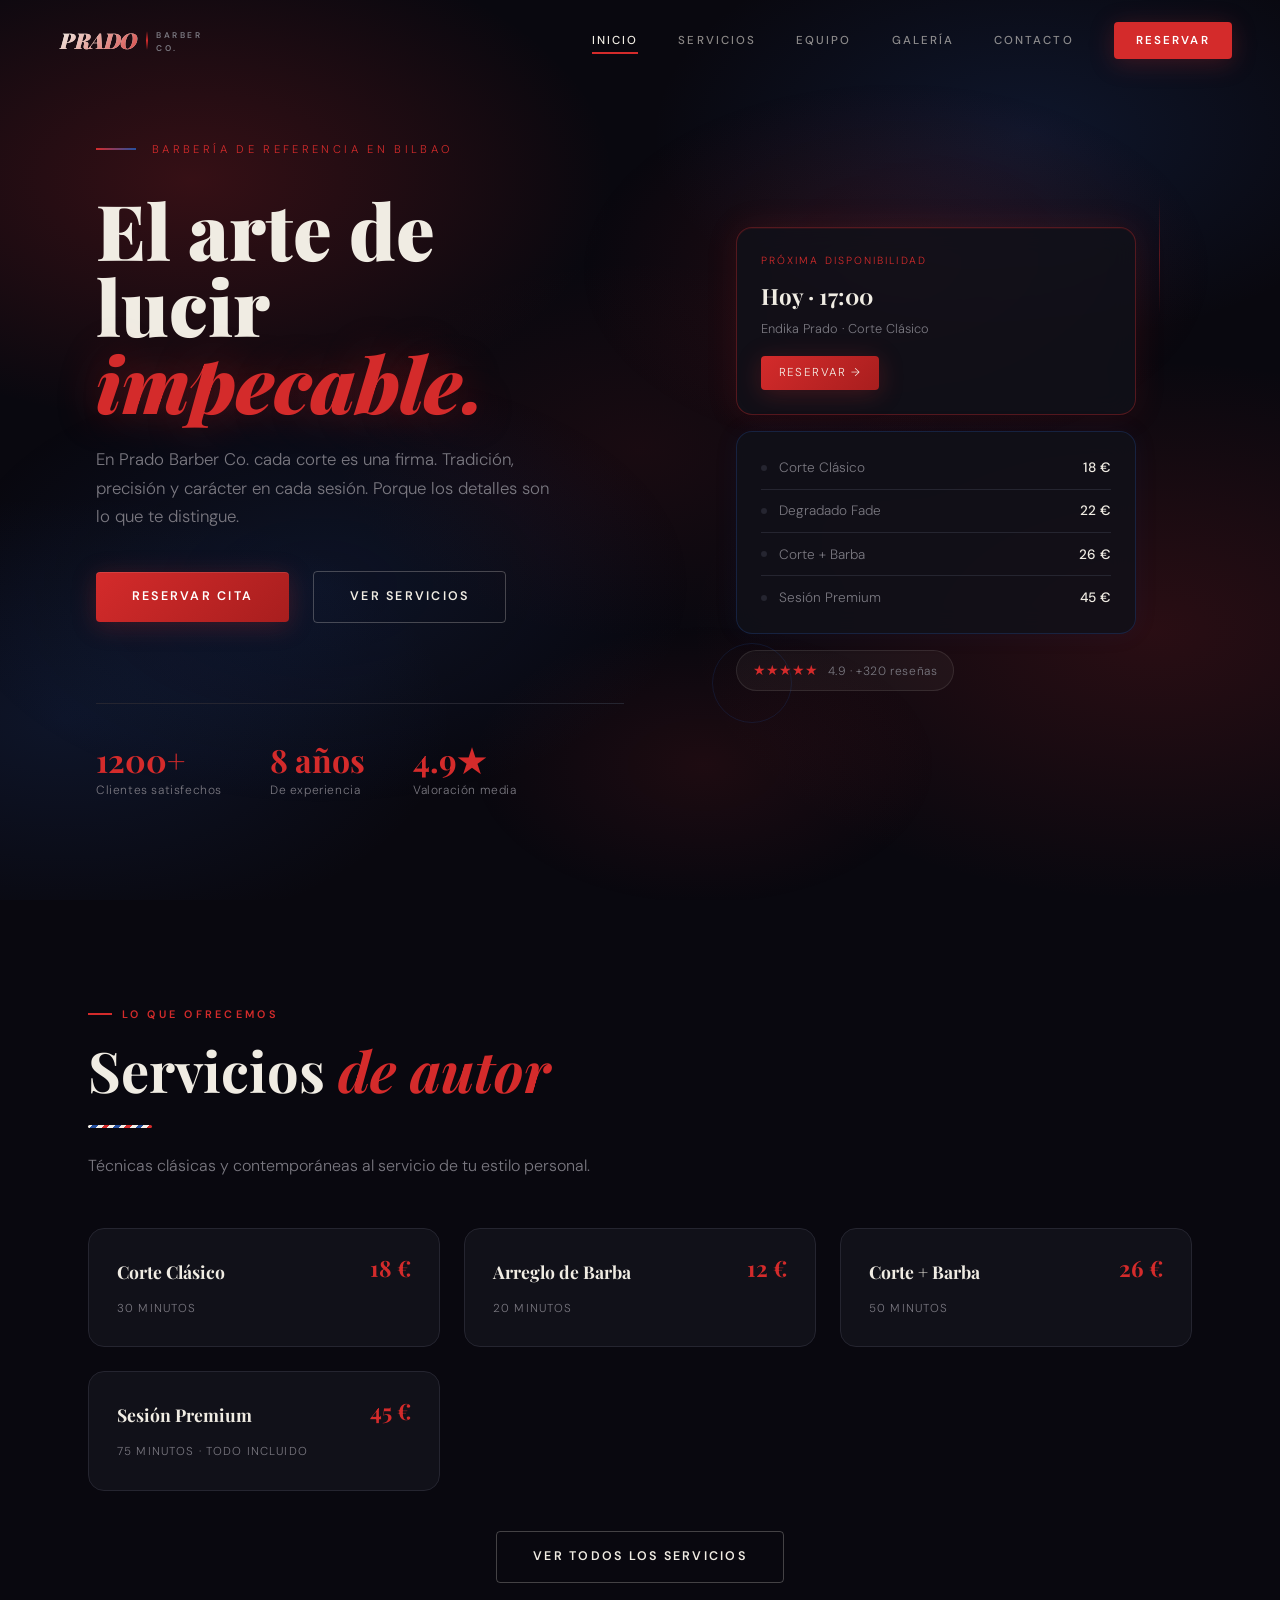
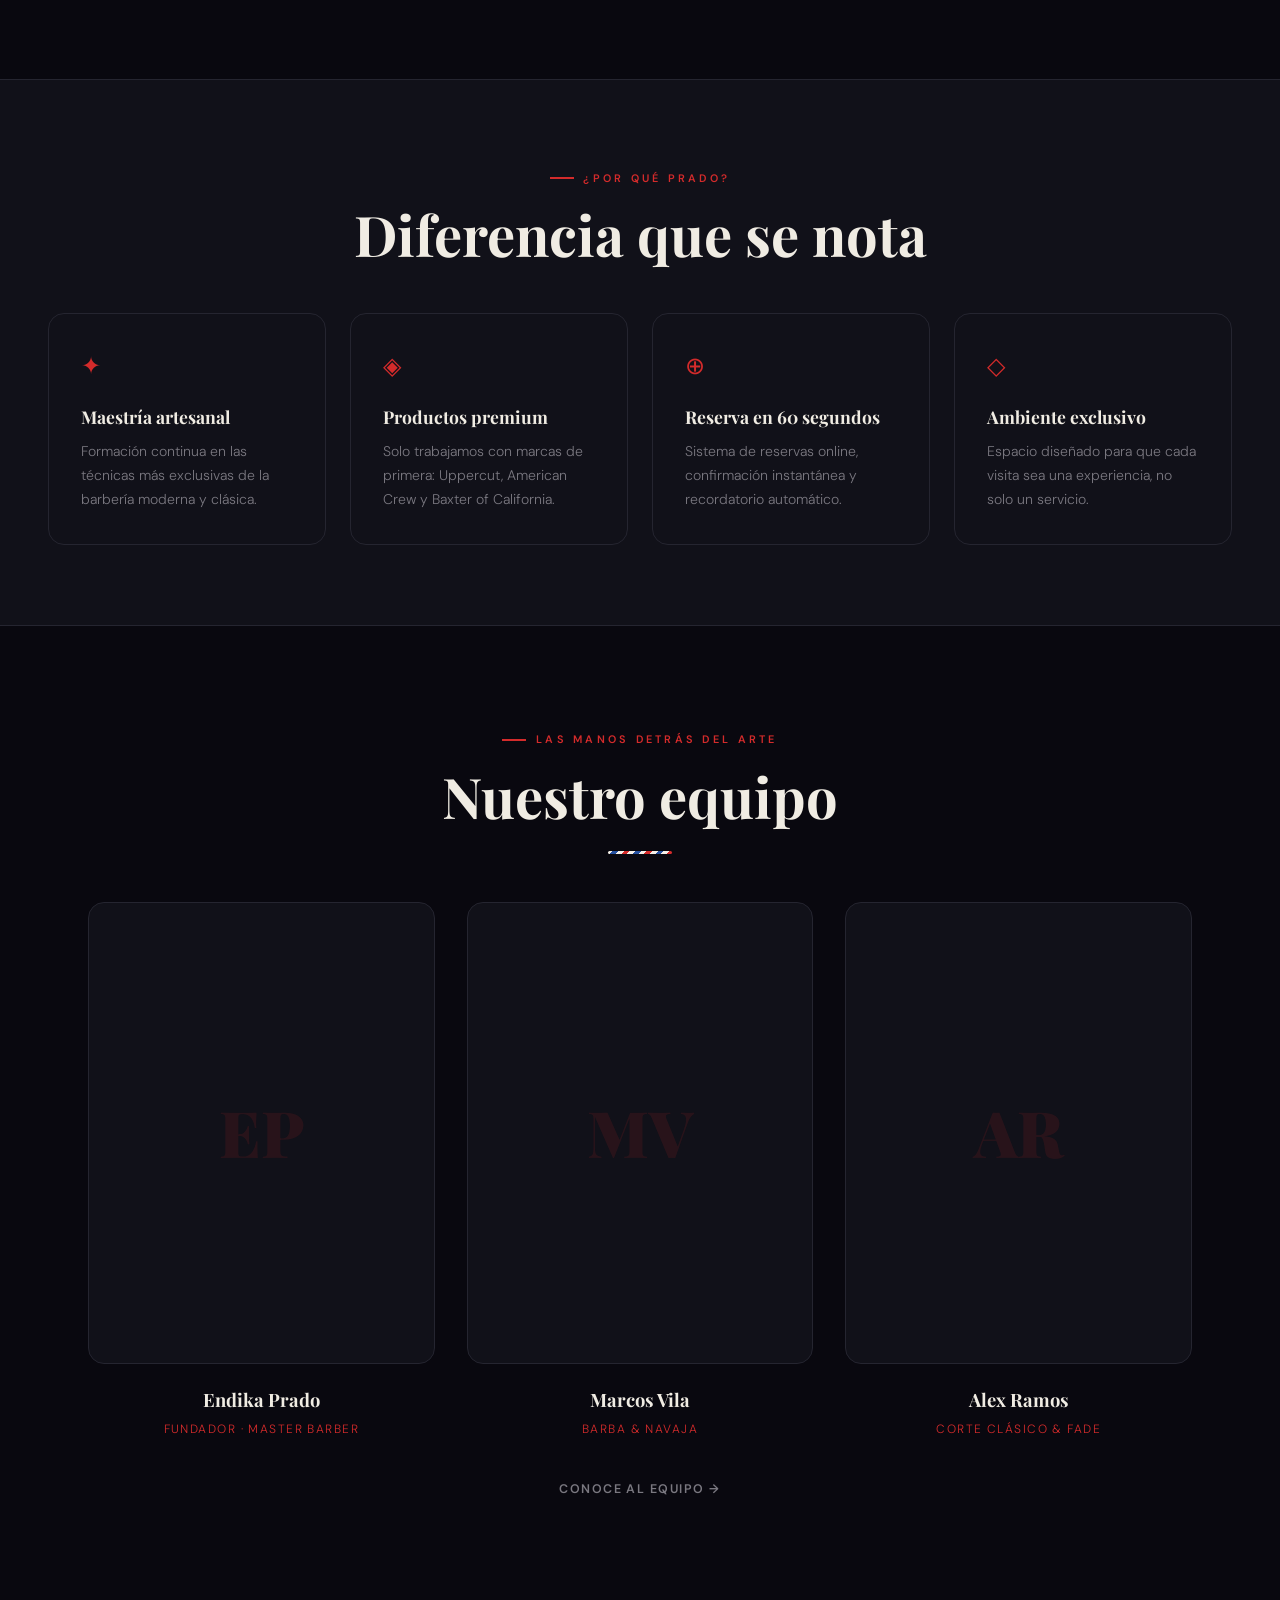
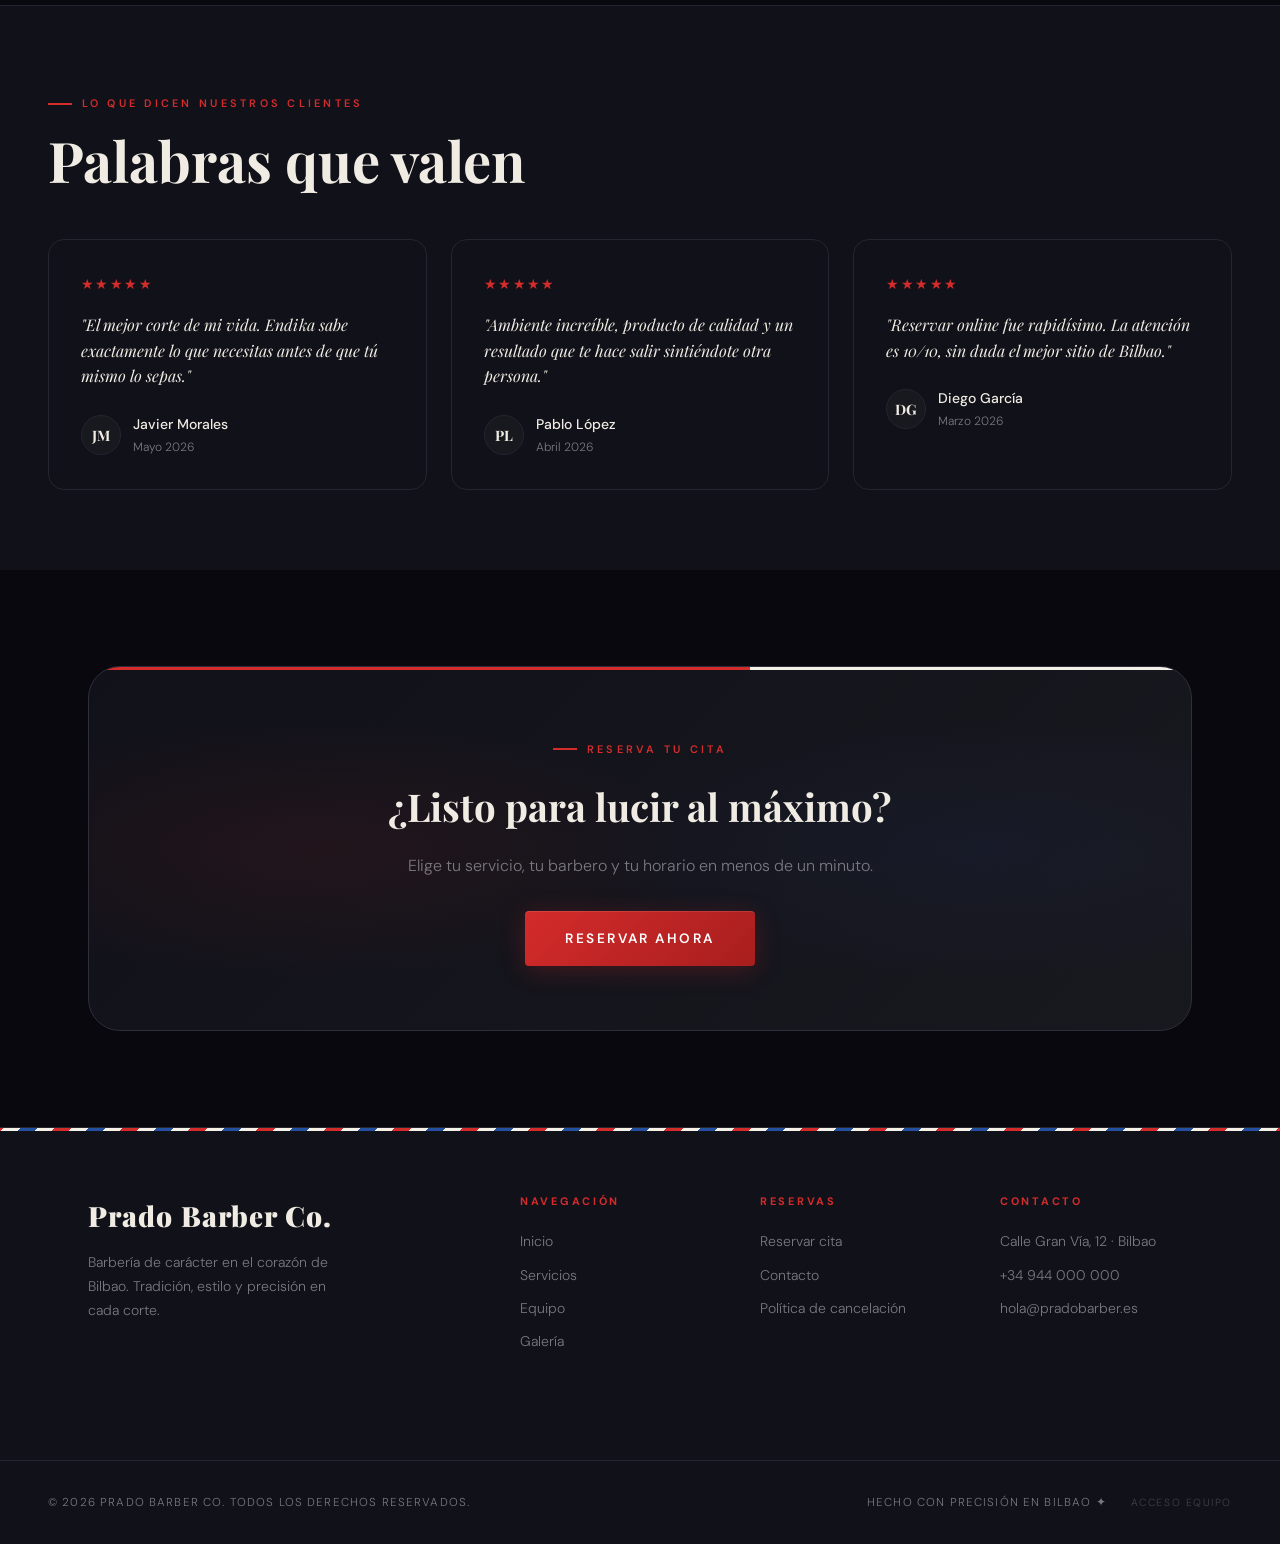
==== index.html @ 4a49a724 "Versión 1.4.5" ====
<!DOCTYPE html>
<html lang="es">
    <head>
        <meta charset="UTF-8" />
        <meta name="viewport" content="width=device-width, initial-scale=1.0" />
        <meta name="theme-color" content="#0a0c16">
        <title>Prado Barber Co. — Barbería de Lujo</title>
        <link rel="shortcut icon" href="img/logo.png" />
        <link rel="stylesheet" href="css/variables.css" />
        <link rel="stylesheet" href="css/layout.css" />
        <link rel="stylesheet" href="css/components.css" />
        <link rel="stylesheet" href="css/home.css" />
        <link rel="stylesheet" href="css/mobile.css" />

        <script src="backend/main.js?v=1" defer></script>
    </head>
    <body>

        <!-- NAVBAR -->
        <nav class="navbar">
            <div class="nav-left">
                <a href="index.html" class="nav-logo">
                    <div class="nav-brand-name">
                        <span class="nbn-prado">PRADO</span>
                        <span class="nbn-separator"></span>
                        <span class="nbn-sub"
                            style="transform: translateY(2px);">BARBER<br />CO.</span>
                    </div>
                </a>
            </div>
            <div class="nav-links">
                <a href="index.html" class="active">Inicio</a>
                <a href="servicios.html">Servicios</a>
                <a href="equipo.html">Equipo</a>
                <a href="galeria.html">Galería</a>
                <a href="contacto.html">Contacto</a>
                <a href="reservas.html" class="nav-cta">Reservar</a>
            </div>
            <button class="hamburger" aria-label="Menú">
                <span></span><span></span><span></span>
            </button>
        </nav>

        <!-- HERO -->
        <header class="hero hero-split">
            <div class="hero-bg"></div>
            <div class="hero-lines"></div>

            <!-- LEFT: contenido -->
            <div class="hero-content">
                <div class="hero-eyebrow">
                    <span>Barbería de referencia en Bilbao</span>
                </div>
                <h1>El arte de<br />lucir <em>impecable.</em></h1>
                <p class="hero-desc">
                    En Prado Barber Co. cada corte es una firma. Tradición,
                    precisión y carácter en cada sesión. Porque los detalles son
                    lo que te
                    distingue.
                </p>
                <div class="hero-actions">
                    <a href="reservas.html" class="btn btn-primary">Reservar
                        cita</a>
                    <a href="servicios.html" class="btn btn-outline">Ver
                        servicios</a>
                </div>
                <div class="hero-stat-row">
                    <div class="hero-stat">
                        <div class="num" data-target="1200"
                            data-suffix="+">0</div>
                        <div class="label">Clientes satisfechos</div>
                    </div>
                    <div class="hero-stat">
                        <div class="num" data-target="8"
                            data-suffix=" años">0</div>
                        <div class="label">De experiencia</div>
                    </div>
                    <div class="hero-stat">
                        <div class="num" data-target="4.9" data-decimal="true"
                            data-suffix="★">0</div>
                        <div class="label">Valoración media</div>
                    </div>
                </div>
            </div>

            <!-- RIGHT: panel decorativo -->
            <div class="hero-visual">
                <div class="hero-visual-inner">

                    <!-- Tarjeta próxima cita -->
                    <div class="hv-card hv-card-booking">
                        <div class="hv-card-label">Próxima disponibilidad</div>
                        <div class="hv-card-title" id="hv-next-title">Hoy ·
                            17:00</div>
                        <div class="hv-card-sub" id="hv-next-sub">Endika Prado ·
                            Corte Clásico</div>
                        <a href="reservas.html" class="hv-card-btn">Reservar
                            →</a>
                    </div>

                    <!-- Tarjeta servicios destacados -->
                    <div class="hv-card hv-card-services">
                        <div class="hv-service-row">
                            <span class="hv-service-dot"></span>
                            <span class="hv-service-name">Corte Clásico</span>
                            <span class="hv-service-price">18 €</span>
                        </div>
                        <div class="hv-service-row">
                            <span class="hv-service-dot"></span>
                            <span class="hv-service-name">Degradado Fade</span>
                            <span class="hv-service-price">22 €</span>
                        </div>
                        <div class="hv-service-row">
                            <span class="hv-service-dot"></span>
                            <span class="hv-service-name">Corte + Barba</span>
                            <span class="hv-service-price">26 €</span>
                        </div>
                        <div class="hv-service-row hv-service-row-premium">
                            <span class="hv-service-dot hv-dot-gold"></span>
                            <span class="hv-service-name">Sesión Premium</span>
                            <span class="hv-service-price hv-price-gold">45
                                €</span>
                        </div>
                    </div>

                    <!-- Badge valoración -->
                    <div class="hv-badge">
                        <span class="hv-badge-stars">★★★★★</span>
                        <span class="hv-badge-text">4.9 · +320 reseñas</span>
                    </div>

                    <!-- Decoración vertical -->
                    <div class="hv-deco-line"></div>
                    <div class="hv-deco-circle"></div>
                </div>
            </div>
        </header>

        <!-- SERVICIOS DESTACADOS -->
        <section id="servicios">
            <div class="reveal">
                <span class="section-label">Lo que ofrecemos</span>
                <h2 class="section-title">Servicios <em>de autor</em></h2>
                <div class="gold-divider"></div>
                <p class="section-sub">Técnicas clásicas y contemporáneas al
                    servicio de tu estilo personal.</p>
            </div>
            <div class="services-grid">
                <div class="service-card reveal reveal-delay-1">
                    <div class="service-card-body">
                        <div class="service-card-header">
                            <span class="service-name">Corte Clásico</span>
                            <span class="service-price">18 €</span>
                        </div>
                        <div class="service-duration">30 minutos</div>
                    </div>
                </div>
                <div class="service-card reveal reveal-delay-2">
                    <div class="service-card-body">
                        <div class="service-card-header">
                            <span class="service-name">Arreglo de Barba</span>
                            <span class="service-price">12 €</span>
                        </div>
                        <div class="service-duration">20 minutos</div>
                    </div>
                </div>
                <div class="service-card reveal reveal-delay-3">
                    <div class="service-card-body">
                        <div class="service-card-header">
                            <span class="service-name">Corte + Barba</span>
                            <span class="service-price">26 €</span>
                        </div>
                        <div class="service-duration">50 minutos</div>
                    </div>
                </div>
                <div class="service-card reveal reveal-delay-4">
                    <div class="service-card-body">
                        <div class="service-card-header">
                            <span class="service-name">Sesión Premium</span>
                            <span class="service-price">45 €</span>
                        </div>
                        <div class="service-duration">75 minutos · Todo
                            incluido</div>
                    </div>
                </div>
            </div>
            <div style="text-align:center; margin-top:2.5rem;">
                <a href="servicios.html" class="btn btn-outline">Ver todos los
                    servicios</a>
            </div>
        </section>

        <!-- POR QUÉ NOSOTROS -->
        <section
            style="background:var(--color-surface); border-top:1px solid var(--color-border); border-bottom:1px solid var(--color-border); max-width:100%; padding:5rem 3rem;">
            <div style="max-width:1200px; margin:0 auto;">
                <div class="reveal"
                    style="text-align:center; margin-bottom:3rem;">
                    <span class="section-label">¿Por qué Prado?</span>
                    <h2 class="section-title">Diferencia que se nota</h2>
                </div>
                <div
                    style="display:grid; grid-template-columns:repeat(auto-fit,minmax(220px,1fr)); gap:1.5rem;">
                    <div class="card reveal reveal-delay-1">
                        <div class="card-icon">✦</div>
                        <h3>Maestría artesanal</h3>
                        <p>Formación continua en las técnicas más exclusivas de
                            la barbería moderna y clásica.</p>
                    </div>
                    <div class="card reveal reveal-delay-2">
                        <div class="card-icon">◈</div>
                        <h3>Productos premium</h3>
                        <p>Solo trabajamos con marcas de primera: Uppercut,
                            American Crew y Baxter of California.</p>
                    </div>
                    <div class="card reveal reveal-delay-3">
                        <div class="card-icon">⊕</div>
                        <h3>Reserva en 60 segundos</h3>
                        <p>Sistema de reservas online, confirmación instantánea
                            y recordatorio automático.</p>
                    </div>
                    <div class="card reveal reveal-delay-4">
                        <div class="card-icon">◇</div>
                        <h3>Ambiente exclusivo</h3>
                        <p>Espacio diseñado para que cada visita sea una
                            experiencia, no solo un servicio.</p>
                    </div>
                </div>
            </div>
        </section>

        <!-- EQUIPO -->
        <section id="equipo">
            <div class="reveal" style="text-align:center; margin-bottom:3rem;">
                <span class="section-label">Las manos detrás del arte</span>
                <h2 class="section-title">Nuestro equipo</h2>
                <div class="gold-divider" style="margin:1.5rem auto;"></div>
            </div>
            <div class="team-grid">
                <div class="team-card reveal reveal-delay-1">
                    <div class="team-photo"><div
                            class="team-photo-placeholder">EP</div></div>
                    <div class="team-name">Endika Prado</div>
                    <div class="team-role">Fundador · Master Barber</div>
                </div>
                <div class="team-card reveal reveal-delay-2">
                    <div class="team-photo"><div
                            class="team-photo-placeholder">MV</div></div>
                    <div class="team-name">Marcos Vila</div>
                    <div class="team-role">Barba & Navaja</div>
                </div>
                <div class="team-card reveal reveal-delay-3">
                    <div class="team-photo"><div
                            class="team-photo-placeholder">AR</div></div>
                    <div class="team-name">Alex Ramos</div>
                    <div class="team-role">Corte Clásico & Fade</div>
                </div>
            </div>
            <div style="text-align:center; margin-top:2rem;">
                <a href="equipo.html" class="btn btn-ghost">Conoce al equipo
                    →</a>
            </div>
        </section>

        <!-- TESTIMONIALS -->
        <section
            style="background:var(--color-surface); border-top:1px solid var(--color-border); max-width:100%; padding:5rem 3rem;">
            <div style="max-width:1200px; margin:0 auto;">
                <div class="reveal" style="margin-bottom:3rem;">
                    <span class="section-label">Lo que dicen nuestros
                        clientes</span>
                    <h2 class="section-title">Palabras que valen</h2>
                </div>
                <div class="testimonials-track">
                    <div class="testimonial-card reveal reveal-delay-1">
                        <div class="testimonial-stars">★★★★★</div>
                        <p
                            class="testimonial-text">"El mejor corte de mi vida. Endika sabe exactamente lo que necesitas antes de que tú mismo lo sepas."</p>
                        <div class="testimonial-author">
                            <div class="avatar-initials"
                                style="width:40px;height:40px;font-size:.9rem;">JM</div>
                            <div class="testimonial-info">
                                <div class="name">Javier Morales</div>
                                <div class="date">Mayo 2026</div>
                            </div>
                        </div>
                    </div>
                    <div class="testimonial-card reveal reveal-delay-2">
                        <div class="testimonial-stars">★★★★★</div>
                        <p
                            class="testimonial-text">"Ambiente increíble, producto de calidad y un resultado que te hace salir sintiéndote otra persona."</p>
                        <div class="testimonial-author">
                            <div class="avatar-initials"
                                style="width:40px;height:40px;font-size:.9rem;">PL</div>
                            <div class="testimonial-info">
                                <div class="name">Pablo López</div>
                                <div class="date">Abril 2026</div>
                            </div>
                        </div>
                    </div>
                    <div class="testimonial-card reveal reveal-delay-3">
                        <div class="testimonial-stars">★★★★★</div>
                        <p
                            class="testimonial-text">"Reservar online fue rapidísimo. La atención es 10/10, sin duda el mejor sitio de Bilbao."</p>
                        <div class="testimonial-author">
                            <div class="avatar-initials"
                                style="width:40px;height:40px;font-size:.9rem;">DG</div>
                            <div class="testimonial-info">
                                <div class="name">Diego García</div>
                                <div class="date">Marzo 2026</div>
                            </div>
                        </div>
                    </div>
                </div>
            </div>
        </section>

        <!-- CTA -->
        <section>
            <div class="cta-banner reveal">
                <span class="section-label">Reserva tu cita</span>
                <h2>¿Listo para lucir al máximo?</h2>
                <p>Elige tu servicio, tu barbero y tu horario en menos de un
                    minuto.</p>
                <a href="reservas.html" class="btn btn-primary"
                    style="font-size:.85rem; padding:1rem 2.5rem;">
                    Reservar ahora
                </a>
            </div>
        </section>

        <!-- FOOTER -->
        <footer>
            <div class="footer-grid">
                <div class="footer-brand">
                    <div class="brand">Prado Barber Co.</div>
                    <p>Barbería de carácter en el corazón de Bilbao. Tradición,
                        estilo y precisión en cada corte.</p>
                </div>
                <div class="footer-col">
                    <h4>Navegación</h4>
                    <a href="index.html">Inicio</a>
                    <a href="servicios.html">Servicios</a>
                    <a href="equipo.html">Equipo</a>
                    <a href="galeria.html">Galería</a>
                </div>
                <div class="footer-col">
                    <h4>Reservas</h4>
                    <a href="reservas.html">Reservar cita</a>
                    <a href="contacto.html">Contacto</a>
                    <a href="#">Política de cancelación</a>
                </div>
                <div class="footer-col">
                    <h4>Contacto</h4>
                    <a href="#">Calle Gran Vía, 12 · Bilbao</a>
                    <a href="tel:+34944000000">+34 944 000 000</a>
                    <a href="mailto:hola@pradobarber.es">hola@pradobarber.es</a>
                </div>
            </div>
            <div class="footer-bottom">
                <span>© 2026 Prado Barber Co. Todos los derechos
                    reservados.</span>
                <div style="display:flex; align-items:center; gap:1.5rem;">
                    <span>Hecho con precisión en Bilbao ✦</span>
                    <a href="backend/admin.php"
                        target="_blank"
                        style="font-size:.65rem; letter-spacing:.15em; text-transform:uppercase;
                            color:var(--color-muted); opacity:0.45; transition:opacity .3s;"
                        onmouseover="this.style.opacity='1'"
                        onmouseout="this.style.opacity='0.45'">
                        Acceso equipo
                    </a>
                </div>
            </div>
        </footer>

    </body>
</html>
---- css/variables.css ----
@import url('https://fonts.googleapis.com/css2?family=Playfair+Display:ital,wght@0,400;0,700;0,900;1,400&family=DM+Sans:wght@300;400;500&display=swap');

:root {
    /* === DARK BARBER PALETTE === */
    --color-bg:       #09080f;
    --color-surface:  #111119;
    --color-surface2: #18181f;
    --color-surface3: #1e1e28;

    /* Red / Blue / White trinity */
    --red:          #d42b2b;
    --red-dark:     #a81e1e;
    --red-glow:     rgba(212,43,43,0.18);
    --red-dim:      rgba(212,43,43,0.08);
    --blue:         #1a3a6b;
    --blue-mid:     #2550a0;
    --blue-glow:    rgba(37,80,160,0.18);
    --blue-dim:     rgba(37,80,160,0.08);
    --white-pure:   #f5f0e8;

    /* Gold accent (legacy) */
    --color-gold:       #c9a84c;
    --color-gold-light: #e2c97e;
    --color-gold-dim:   #7a6230;

    /* Text */
    --color-text:   #f0ece3;
    --color-muted:  #7a7880;
    --color-border: #252530;
    --color-border2:#2f2f3c;

    /* Fonts */
    --font-display: 'Playfair Display', Georgia, serif;
    --font-body:    'DM Sans', sans-serif;

    /* Radii */
    --radius-sm: 4px;
    --radius-md: 8px;
    --radius-lg: 16px;
    --radius-xl: 32px;

    --transition: 0.3s cubic-bezier(0.4, 0, 0.2, 1);
    --shadow-red:  0 4px 24px rgba(212,43,43,0.25);
    --shadow-blue: 0 4px 24px rgba(37,80,160,0.25);
    --shadow-gold: 0 0 40px rgba(201,168,76,0.10);
}

*, *::before, *::after { box-sizing:border-box; margin:0; padding:0; }
html { scroll-behavior:smooth; font-size:16px; }

body {
    background-color: var(--color-bg);
    color: var(--color-text);
    font-family: var(--font-body);
    font-weight: 300;
    line-height: 1.7;
    overflow-x: hidden;
}

::selection { background: var(--red); color: #fff; }
img { display:block; max-width:100%; }
a { color:inherit; text-decoration:none; }
ul, ol { list-style:none; }
button { cursor:pointer; border:none; background:none; font:inherit; }
---- css/layout.css ----
/* ===================================================
   LAYOUT — Navbar, Footer, Sections
   =================================================== */

/* ===== ANIMATED STRIPE TICKER (top bar) ===== */
.stripe-ticker {
    height: 6px;
    background: repeating-linear-gradient(
        -45deg,
        var(--red)        0px,  var(--red)        12px,
        var(--white-pure) 12px, var(--white-pure)  24px,
        var(--blue-mid)   24px, var(--blue-mid)    36px,
        var(--white-pure) 36px, var(--white-pure)  48px
    );
    background-size: 68px 100%;
    animation: stripeScroll 2s linear infinite;
    position: fixed; top:0; left:0; right:0; z-index:200;
}

@keyframes stripeScroll {
    from { background-position: 0 0; }
    to   { background-position: 68px 0; }
}

/* ===== NAVBAR ===== */
.navbar {
    position: fixed;
    top: 6px; left:0; right:0;
    z-index: 100;
    display: flex;
    align-items: center;
    justify-content: space-between;
    padding: 1rem 3rem;
    -webkit-backdrop-filter: blur(24px) saturate(180%);
    transition: background 0.3s ease, box-shadow 0.3s ease, padding 0.3s ease, border-color 0.3s ease;
}

.navbar.scrolled {
    padding: 0.7rem 3rem;
    background: rgba(9, 8, 15, 0.88);
    box-shadow: 0 4px 32px rgba(0, 0, 0, 0.5);
    border-bottom: 1px solid var(--red);
    transform: translateY(-6px);
    backdrop-filter: blur(24px) saturate(180%);
}

.nav-logo {
    display: flex;
    align-items: center;
    line-height: 1;
}

.nav-logo-img {
    height: 38px;
    width: auto;
    object-fit: contain;
    display: block;
    transition: opacity 0.3s ease;
    filter: brightness(1);
}

.nav-logo-img:hover {
    opacity: 0.85;
}

/* ===== NAVBAR BRAND NAME (next to logo) ===== */
.nav-brand-name {
    display: flex;
    align-items: center;
    gap: 0.55rem;
    margin-left: 0.75rem;
}

.nbn-prado {
    font-family: var(--font-display);
    font-size: 1.35rem;
    font-weight: 900;
    font-style: italic;
    letter-spacing: -0.02em;
    line-height: 1;
    color: var(--color-text);
    position: relative;
}

.nbn-prado::after {
    content: 'PRADO';
    position: absolute;
    inset: 0;
    background: linear-gradient(135deg, var(--color-text) 0%, rgba(212,43,43,0.9) 55%, var(--color-text) 100%);
    -webkit-background-clip: text;
    background-clip: text;
    -webkit-text-fill-color: transparent;
    background-size: 200% 200%;
    animation: nbnShine 4s ease-in-out infinite;
}

@keyframes nbnShine {
    0%, 100% { background-position: 0% 50%; }
    50%       { background-position: 100% 50%; }
}

.nbn-separator {
    width: 2px;
    height: 1.2rem;
    background: linear-gradient(to bottom, transparent, var(--red), transparent);
    border-radius: 2px;
    flex-shrink: 0;
}

.nbn-sub {
    display: flex;
    flex-direction: column;
    gap: 1px;
    font-family: var(--font-body);
    font-size: 0.52rem;
    font-weight: 600;
    letter-spacing: 0.3em;
    text-transform: uppercase;
    color: var(--color-muted);
    line-height: 1.5;
}

/* Mini animated barber pole in logo */
.nav-pole {
    width: 10px;
    height: 40px;
    border-radius: 5px;
    overflow: hidden;
    position: relative;
    flex-shrink: 0;
    box-shadow: 0 0 0 1px rgba(245,240,232,0.1);
}

.nav-pole-inner {
    width: 100%;
    height: 200%;
    background: repeating-linear-gradient(
        -45deg,
        var(--red)        0px,  var(--red)        5px,
        var(--white-pure) 5px,  var(--white-pure)  10px,
        var(--blue-mid)   10px, var(--blue-mid)    15px,
        var(--white-pure) 15px, var(--white-pure)  20px
    );
    background-size: 28px 28px;
    animation: poleScroll 1.2s linear infinite;
}

@keyframes poleScroll {
    from { transform: translateY(0); }
    to   { transform: translateY(-50%); }
}

.nav-logo-text { display:flex; flex-direction:column; line-height:1; gap:3px; }

.nav-logo .brand {
    font-family: var(--font-display);
    font-size: 1.35rem;
    font-weight: 900;
    letter-spacing: 0.04em;
    color: var(--color-text);
    line-height: 1;
}

.nav-logo .brand em {
    color: var(--red);
    font-style: italic;
}

.nav-logo .tagline {
    font-size: 0.58rem;
    letter-spacing: 0.28em;
    text-transform: uppercase;
    color: var(--color-muted);
    font-weight: 400;
    font-family: var(--font-body);
}

.nav-links {
    display: flex;
    align-items: center;
    gap: 2.5rem;
}

.nav-links a {
    font-family: var(--font-body);
    font-size: 0.72rem;
    font-weight: 500;
    letter-spacing: 0.18em;
    text-transform: uppercase;
    color: rgba(245, 240, 232, 0.55);
    transition: color 0.3s ease;
    position: relative;
}

.nav-links a::after {
    content: '';
    position: absolute; bottom: -4px; left: 0;
    width: 0; height: 2px;
    background: var(--red);
    transition: width 0.3s ease;
}

.nav-links a:hover,
.nav-links a.active { color: var(--color-text); }

.nav-links a:hover::after,
.nav-links a.active::after { width: 100%; }

.nav-cta {
    background: var(--red) !important;
    color: #fff !important;
    padding: 0.55rem 1.4rem !important;
    border-radius: var(--radius-sm) !important;
    font-family: var(--font-body) !important;
    font-size: 0.72rem !important;
    font-weight: 600 !important;
    letter-spacing: 0.18em !important;
    text-transform: uppercase !important;
    transition: background 0.3s ease, transform 0.3s ease, box-shadow 0.3s ease !important;
    box-shadow: var(--shadow-red) !important;
}

.nav-cta:hover {
    background: var(--red-dark) !important;
    transform: translateY(-2px) !important;
    box-shadow: 0 12px 36px rgba(212,43,43,0.35) !important;
    color: #fff !important;
}

.nav-cta::after { display: none !important; }

.hamburger {
    display: none;
    flex-direction: column;
    gap: 5px; padding: 4px;
    z-index: 101;
    cursor: pointer;
}
.hamburger span {
    width: 24px; height: 2px;
    background: var(--color-text);
    border-radius: 2px;
    transition: transform 0.3s ease, opacity 0.3s ease;
    display: block;
}

/* ===== FOOTER ===== */
footer {
    background: var(--color-surface);
    color: var(--color-text);
    position: relative;
    overflow: hidden;
    border-top: 1px solid var(--color-border);
}

/* Diagonal stripe accent at top of footer */
footer::before {
    content: '';
    position: absolute; top: 0; left: 0; right: 0;
    height: 3px;
    background: repeating-linear-gradient(
        -45deg,
        var(--red)        0,  var(--red)        12px,
        var(--white-pure) 12px, var(--white-pure) 24px,
        var(--blue-mid)   24px, var(--blue-mid)   36px,
        var(--white-pure) 36px, var(--white-pure) 48px
    );
    background-size: 68px 100%;
}

.footer-inner {
    padding: 5rem 3rem 3rem;
    max-width: 1200px;
    margin: 0 auto;
}

.footer-grid {
    display: grid;
    grid-template-columns: 2fr 1fr 1fr 1fr;
    gap: 3rem;
    margin-bottom: 3rem;
    padding: 4rem 3rem 3rem;
    max-width: 1200px;
    margin: 0 auto 3rem;
}

.footer-brand .brand {
    font-family: var(--font-display);
    font-size: 1.75rem;
    font-weight: 900;
    letter-spacing: 0.04em;
    color: var(--color-text);
}

.footer-brand .brand em {
    color: var(--red);
    font-style: italic;
}

.footer-brand p {
    color: var(--color-muted);
    font-size: 0.875rem;
    margin-top: 0.75rem;
    max-width: 260px;
    line-height: 1.7;
}

/* Mini pole in footer */
.footer-pole {
    display: flex; gap: 8px; margin-top: 1.5rem; align-items: center;
}

.footer-pole-icon {
    width: 8px; height: 32px; border-radius: 4px; overflow: hidden;
    background: repeating-linear-gradient(-45deg,
        var(--red)        0,  var(--red)        4px,
        var(--white-pure) 4px, var(--white-pure) 8px,
        var(--blue-mid)   8px, var(--blue-mid)   12px,
        var(--white-pure) 12px, var(--white-pure) 16px
    );
    opacity: 0.7;
}

.footer-pole span {
    font-size: 0.65rem; letter-spacing: 0.2em;
    text-transform: uppercase;
    color: var(--color-muted);
    font-family: var(--font-body);
}

.footer-col h4 {
    font-size: 0.68rem; letter-spacing: 0.25em;
    text-transform: uppercase;
    color: var(--red);
    margin-bottom: 1.25rem;
    font-weight: 700;
    font-family: var(--font-body);
}

.footer-col a {
    display: block;
    color: var(--color-muted);
    font-size: 0.875rem;
    margin-bottom: 0.6rem;
    transition: color 0.3s ease;
}

.footer-col a:hover { color: var(--color-text); }

.footer-bottom {
    border-top: 1px solid var(--color-border);
    padding: 2rem 3rem;
    display: flex; justify-content: space-between; align-items: center;
    font-size: 0.72rem; letter-spacing: 0.1em;
    color: var(--color-muted);
    text-transform: uppercase;
    max-width: 100%;
}

/* ===== SECTIONS ===== */
section {
    padding: 6rem 3rem;
    max-width: 1200px;
    margin: 0 auto;
}

.section-label {
    display: inline-flex;
    align-items: center;
    gap: 0.6rem;
    font-family: var(--font-body);
    font-size: 0.68rem;
    font-weight: 600;
    letter-spacing: 0.3em;
    text-transform: uppercase;
    color: var(--red);
    margin-bottom: 1rem;
}

.section-label::before {
    content: '';
    width: 24px; height: 2px;
    background: var(--red);
    flex-shrink: 0;
}

.section-title {
    font-family: var(--font-display);
    font-size: clamp(2.2rem, 4.5vw, 3.5rem);
    font-weight: 700;
    line-height: 1.1;
    margin-bottom: 1.25rem;
    color: var(--color-text);
}

.section-title em {
    font-style: italic;
    color: var(--red);
}

.section-sub {
    color: var(--color-muted);
    font-size: 1rem;
    max-width: 520px;
    line-height: 1.75;
}

/* ===== DIVIDER ===== */
.stripe-divider {
    width: 64px; height: 4px;
    background: repeating-linear-gradient(
        -45deg,
        var(--red)        0,  var(--red)        4px,
        var(--white-pure) 4px, var(--white-pure) 8px,
        var(--blue-mid)   8px, var(--blue-mid)   12px,
        var(--white-pure) 12px, var(--white-pure) 16px
    );
    margin: 1.5rem 0;
    border-radius: 2px;
}

/* ===== REVEAL ANIMATIONS ===== */
.reveal {
    opacity: 0;
    transform: translateY(32px);
    transition: opacity 0.7s ease, transform 0.7s ease;
}
.reveal.revealed { opacity: 1; transform: none; }
.reveal-left  { transform: translateX(-32px); }
.reveal-right { transform: translateX(32px); }
.reveal-left.revealed, .reveal-right.revealed { transform: none; }
.reveal-delay-1 { transition-delay: 0.1s; }
.reveal-delay-2 { transition-delay: 0.2s; }
.reveal-delay-3 { transition-delay: 0.3s; }
.reveal-delay-4 { transition-delay: 0.4s; }
.reveal-delay-5 { transition-delay: 0.5s; }

/* ===== CTA BANNER ===== */
.cta-banner {
    background: var(--color-surface);
    border: 1px solid var(--color-border2);
    color: var(--color-text);
    border-radius: var(--radius-xl);
    padding: 4rem;
    text-align: center;
    position: relative;
    overflow: hidden;
}

.cta-banner::before {
    content: '';
    position: absolute; inset: 0;
    background: repeating-linear-gradient(
        -45deg,
        rgba(212,43,43,0.04) 0,  rgba(212,43,43,0.04) 20px,
        transparent 20px, transparent 40px,
        rgba(37,80,160,0.04) 40px, rgba(37,80,160,0.04) 60px,
        transparent 60px, transparent 80px
    );
    pointer-events: none;
}

.cta-banner .section-label { color: var(--red); }
.cta-banner .section-label::before { background: var(--red); }

.cta-banner h2 {
    font-family: var(--font-display);
    font-size: clamp(1.75rem, 3.5vw, 2.75rem);
    font-weight: 700;
    margin-bottom: 0.75rem;
    color: var(--color-text);
    position: relative; z-index: 1;
}

.cta-banner p {
    color: var(--color-muted);
    margin-bottom: 2rem;
    position: relative; z-index: 1;
}

/* ===== RESPONSIVE ===== */
@media (max-width: 900px) {
    .navbar { padding: 1rem 1.5rem; }
    .navbar.scrolled { padding: 0.7rem 1.5rem; transform: translateY(-7px);}
    .nav-brand-name { display: flex; }
    .nav-links { display: none; }
    .nav-links.open {
        display: flex; flex-direction: column;
        position: fixed; inset: 0;
        background: rgba(9, 8, 15, 0.97);
        backdrop-filter: blur(24px);
        -webkit-backdrop-filter: blur(24px);
        justify-content: center; align-items: center;
        gap: 2.5rem; z-index: 99;
    }
    .nav-links.open a {
        font-size: 1.5rem;
        color: rgba(245,240,232,0.55);
        letter-spacing: 0.05em;
    }
    .nav-links.open a:hover,
    .nav-links.open a.active { color: var(--color-text); }
    .nav-links.open .nav-cta {
        font-size: 0.9rem !important;
        padding: 0.875rem 2rem !important;
    }
    .hamburger { display: flex; }
    .footer-grid { grid-template-columns: 1fr 1fr; }
    section { padding: 4rem 1.5rem; }
    .cta-banner { padding: 2.5rem 1.5rem; border-radius: var(--radius-lg); }
}

@media (max-width: 600px) {
    .footer-grid { grid-template-columns: 1fr; }
    .footer-bottom { flex-direction: column; gap: 0.5rem; text-align: center; }
}
---- css/components.css ----
/* ===================================================
   COMPONENTS — Buttons, Cards, Forms, Badges, Toast
   Dark barber theme: red · blue · white
   =================================================== */

/* ===== BUTTONS ===== */
.btn {
    display: inline-flex;
    align-items: center;
    gap: 0.5rem;
    padding: 0.9rem 2.25rem;
    font-family: var(--font-body);
    font-size: 0.78rem;
    font-weight: 600;
    letter-spacing: 0.18em;
    text-transform: uppercase;
    border-radius: var(--radius-sm);
    transition: var(--transition);
    cursor: pointer;
    position: relative;
    overflow: hidden;
    border: none;
}

/* Shimmer on hover */
.btn::after {
    content: '';
    position: absolute;
    top: 0; left: -100%;
    width: 60%;
    height: 100%;
    background: linear-gradient(90deg, transparent, rgba(255,255,255,0.12), transparent);
    transition: left 0.5s ease;
}

.btn:hover::after { left: 150%; }

/* ── PRIMARY: deep red with glow ── */
.btn-primary {
    background: linear-gradient(135deg, var(--red) 0%, var(--red-dark) 100%);
    color: #fff;
    box-shadow: var(--shadow-red), inset 0 1px 0 rgba(255,255,255,0.1);
}

.btn-primary:hover {
    transform: translateY(-2px);
    box-shadow: 0 12px 36px rgba(212,43,43,0.4), inset 0 1px 0 rgba(255,255,255,0.12);
}

/* ── OUTLINE: white border, red on hover ── */
.btn-outline {
    background: transparent;
    color: var(--color-text);
    border: 1px solid rgba(245,240,232,0.25);
}

.btn-outline:hover {
    border-color: var(--red);
    color: var(--red);
    box-shadow: inset 0 0 20px rgba(212,43,43,0.06);
}

/* ── BLUE: deep navy primary variant ── */
.btn-blue {
    background: linear-gradient(135deg, var(--blue-mid) 0%, var(--blue) 100%);
    color: #fff;
    box-shadow: var(--shadow-blue), inset 0 1px 0 rgba(255,255,255,0.1);
}

.btn-blue:hover {
    transform: translateY(-2px);
    box-shadow: 0 12px 36px rgba(37,80,160,0.4);
}

/* ── TRICOLOR: barber pole accent ── */
.btn-barber {
    background: transparent;
    color: var(--color-text);
    border: 1px solid var(--color-border2);
    position: relative;
}

.btn-barber::before {
    content: '';
    position: absolute;
    top: 0; left: 0; right: 0;
    height: 2px;
    background: linear-gradient(90deg, var(--red) 0%, var(--white-pure) 50%, var(--blue-mid) 100%);
    border-radius: var(--radius-sm) var(--radius-sm) 0 0;
}

.btn-barber:hover {
    border-color: rgba(245,240,232,0.4);
    background: rgba(245,240,232,0.04);
}

/* ── GHOST ── */
.btn-ghost {
    background: transparent;
    color: var(--color-muted);
    border: none;
    padding: 0.5rem 0;
    letter-spacing: 0.12em;
}

.btn-ghost:hover { color: var(--red); }

/* ===== GOLD DIVIDER ===== */
.gold-divider {
    width: 64px;
    height: 3px;
    background: repeating-linear-gradient(
        -45deg,
        var(--red)       0,  var(--red)       4px,
        var(--white-pure) 4px, var(--white-pure) 8px,
        var(--blue-mid)   8px, var(--blue-mid)   12px,
        var(--white-pure) 12px, var(--white-pure) 16px
    );
    margin: 1.5rem 0;
    border-radius: 2px;
}

/* ===== BADGE ===== */
.badge {
    display: inline-flex;
    align-items: center;
    padding: 0.2rem 0.65rem;
    border-radius: 100px;
    font-size: 0.65rem;
    letter-spacing: 0.12em;
    text-transform: uppercase;
    font-weight: 600;
}

.badge-gold {
    background: rgba(201,168,76,0.1);
    color: var(--color-gold);
    border: 1px solid rgba(201,168,76,0.25);
}

.badge-red {
    background: var(--red-dim);
    color: var(--red);
    border: 1px solid rgba(212,43,43,0.25);
}

.badge-blue {
    background: var(--blue-dim);
    color: #6b9fff;
    border: 1px solid rgba(37,80,160,0.3);
}

/* ===== SERVICE CARD ===== */
.service-card {
    background: var(--color-surface);
    border: 1px solid var(--color-border);
    border-radius: var(--radius-lg);
    overflow: hidden;
    transition: border-color var(--transition), transform var(--transition), box-shadow var(--transition);
    position: relative;
}

/* Top tricolor accent */
.service-card::before {
    content: '';
    position: absolute; top: 0; left: 0; right: 0;
    height: 3px;
    background: linear-gradient(90deg, var(--red) 33%, var(--white-pure) 33% 66%, var(--blue-mid) 66%);
    transform: scaleX(0);
    transform-origin: left;
    transition: transform 0.4s ease;
}

.service-card:hover::before { transform: scaleX(1); }

.service-card:hover {
    border-color: rgba(212,43,43,0.4);
    transform: translateY(-4px);
    box-shadow: 0 12px 40px rgba(212,43,43,0.12), 0 0 0 1px rgba(212,43,43,0.08);
}

.service-card-body { padding: 1.75rem; }

.service-card-header {
    display: flex;
    justify-content: space-between;
    align-items: flex-start;
    margin-bottom: 0.75rem;
}

.service-name {
    font-family: var(--font-display);
    font-size: 1.1rem; font-weight: 700;
}

.service-price {
    font-family: var(--font-display);
    font-size: 1.4rem; font-weight: 700;
    color: var(--red);
    line-height: 1;
}

.service-duration {
    font-size: 0.72rem;
    letter-spacing: 0.1em;
    color: var(--color-muted);
    text-transform: uppercase;
}

/* ===== CARD (generic) ===== */
.card {
    background: var(--color-surface);
    border: 1px solid var(--color-border);
    border-radius: var(--radius-lg);
    padding: 2rem;
    transition: border-color var(--transition), transform var(--transition);
}

.card:hover {
    border-color: rgba(37,80,160,0.4);
    transform: translateY(-3px);
    box-shadow: 0 8px 32px rgba(37,80,160,0.1);
}

.card-icon {
    font-size: 1.5rem;
    color: var(--red);
    margin-bottom: 1rem;
}

.card h3 {
    font-family: var(--font-display);
    font-size: 1.1rem;
    font-weight: 700;
    margin-bottom: 0.5rem;
}

.card p {
    font-size: 0.875rem;
    color: var(--color-muted);
    line-height: 1.7;
}

/* ===== AVATAR INITIALS ===== */
.avatar-initials {
    width: 44px; height: 44px; border-radius: 50%;
    background: var(--color-surface2);
    border: 1px solid var(--color-border);
    display: flex; align-items: center; justify-content: center;
    font-family: var(--font-display);
    font-size: 0.85rem; font-weight: 700;
    color: var(--color-text);
}

/* ===== FORM ELEMENTS ===== */
.form-group {
    display: flex;
    flex-direction: column;
    gap: 0.5rem;
}

.form-group label {
    font-size: 0.72rem;
    letter-spacing: 0.15em;
    text-transform: uppercase;
    color: var(--color-muted);
    font-weight: 500;
}

.form-group input,
.form-group select,
.form-group textarea {
    background: var(--color-surface2);
    border: 1px solid var(--color-border);
    border-radius: var(--radius-md);
    padding: 0.85rem 1rem;
    color: var(--color-text);
    font-family: var(--font-body);
    font-size: 0.9rem;
    transition: border-color var(--transition), box-shadow var(--transition);
    appearance: none;
    -webkit-appearance: none;
}

.form-group input:focus,
.form-group select:focus,
.form-group textarea:focus {
    outline: none;
    border-color: var(--red);
    box-shadow: 0 0 0 3px rgba(212,43,43,0.1);
}

.form-group input::placeholder,
.form-group textarea::placeholder {
    color: var(--color-muted);
    opacity: 0.6;
}

/* ===== TOAST ===== */
.toast {
    position: fixed;
    bottom: 2rem; right: 2rem;
    background: var(--color-surface2);
    color: var(--color-text);
    border: 1px solid rgba(212,43,43,0.4);
    border-radius: var(--radius-md);
    padding: 1rem 1.5rem;
    display: flex;
    align-items: center;
    gap: 0.75rem;
    font-size: 0.85rem;
    letter-spacing: 0.03em;
    z-index: 9998;
    transform: translateY(180%);
    transition: transform 0.4s cubic-bezier(0.34,1.56,0.64,1);
    box-shadow: 0 8px 32px rgba(212,43,43,0.2), 0 0 0 1px rgba(212,43,43,0.08);
}

.toast.show { transform: translateY(0); }
.toast-icon { color: var(--red); font-size: 1.1rem; }

/* ===== BARBER POLE STRIPE (decorative) ===== */
.stripe-bar {
    height: 4px;
    background: repeating-linear-gradient(
        -45deg,
        var(--red)       0px, var(--red)       8px,
        var(--white-pure) 8px, var(--white-pure) 16px,
        var(--blue-mid)   16px, var(--blue-mid)   24px,
        var(--white-pure) 24px, var(--white-pure) 32px
    );
    background-size: 46px 100%;
    border-radius: 2px;
    animation: poleScroll 1.5s linear infinite;
}

@keyframes poleScroll {
    from { background-position: 0 0; }
    to   { background-position: 46px 0; }
}

/* ===== STATUS DOT ===== */
.status-dot {
    width: 8px; height: 8px; border-radius: 50%;
    background: var(--red); display: inline-block;
    box-shadow: 0 0 0 3px rgba(212,43,43,0.2);
    animation: pulse 2s ease-in-out infinite;
}
.status-dot.open { background: #22c55e; box-shadow: 0 0 0 3px rgba(34,197,94,0.2); }

@keyframes pulse {
    0%,100% { transform: scale(1); }
    50%      { transform: scale(1.4); }
}
---- css/home.css ----
/* ===== REVEAL ===== */
.reveal { opacity:0; transform:translateY(28px); transition:opacity 0.7s ease, transform 0.7s ease; }
.reveal.revealed { opacity:1; transform:none; }
.reveal-delay-1 { transition-delay:0.1s; }
.reveal-delay-2 { transition-delay:0.2s; }
.reveal-delay-3 { transition-delay:0.3s; }
.reveal-delay-4 { transition-delay:0.4s; }

/* ===== ANIMATED AMBIENT BACKGROUND ===== */
/* A living canvas: red and blue plasma blobs drifting behind all content */
body::before {
    content: '';
    position: fixed;
    inset: 0;
    z-index: -3;
    background:
        radial-gradient(ellipse 55% 45% at 15% 20%, rgba(212,43,43,0.22) 0%, transparent 60%),
        radial-gradient(ellipse 50% 40% at 80% 15%, rgba(37,80,160,0.20) 0%, transparent 58%),
        radial-gradient(ellipse 60% 50% at 90% 70%, rgba(212,43,43,0.16) 0%, transparent 60%),
        radial-gradient(ellipse 55% 45% at 5%  80%, rgba(37,80,160,0.18) 0%, transparent 55%),
        radial-gradient(ellipse 40% 35% at 50% 50%, rgba(212,43,43,0.08) 0%, transparent 60%),
        #09080f;
    animation: ambientDrift 18s ease-in-out infinite alternate;
    pointer-events: none;
}

/* Second layer: slow-moving blobs in opposite direction */
body::after {
    content: '';
    position: fixed;
    inset: 0;
    z-index: -2;
    background:
        radial-gradient(ellipse 45% 38% at 70% 30%, rgba(212,43,43,0.14) 0%, transparent 55%),
        radial-gradient(ellipse 50% 42% at 25% 65%, rgba(37,80,160,0.16) 0%, transparent 58%),
        radial-gradient(ellipse 35% 30% at 55% 85%, rgba(212,43,43,0.10) 0%, transparent 52%);
    animation: ambientDriftB 22s ease-in-out infinite alternate-reverse;
    pointer-events: none;
}

@keyframes ambientDrift {
    0%   { opacity:0.7; transform:scale(1)   translate(0,0); }
    33%  { opacity:0.9; transform:scale(1.06) translate(2%,  1%); }
    66%  { opacity:0.8; transform:scale(1.03) translate(-1%, 2%); }
    100% { opacity:1;   transform:scale(1.08) translate(1%, -1%); }
}
@keyframes ambientDriftB {
    0%   { opacity:0.6; transform:scale(1)    translate(0,0); }
    50%  { opacity:0.85; transform:scale(1.05) translate(-2%, -1%); }
    100% { opacity:0.7; transform:scale(1.1)  translate(1%,  2%); }
}

/* Fine grid overlay */
.page-grid-overlay {
    position: fixed;
    inset: 0;
    z-index: -1;
    background-image:
        linear-gradient(rgba(245,240,232,0.025) 1px, transparent 1px),
        linear-gradient(90deg, rgba(245,240,232,0.025) 1px, transparent 1px);
    background-size: 64px 64px;
    pointer-events: none;
    mask-image: radial-gradient(ellipse 100% 100% at 50% 50%, black 0%, transparent 85%);
    -webkit-mask-image: radial-gradient(ellipse 100% 100% at 50% 50%, black 0%, transparent 85%);
}

/* ===== HERO ===== */
.hero {
    min-height: 100vh;
    display: flex;
    align-items: center;
    position: relative;
    padding: 0 3rem;
}

.hero-content {
    position: relative;
    z-index: 1;
    max-width: 700px;
}

.hero-eyebrow {
    display: flex;
    align-items: center;
    gap: 1rem;
    margin-bottom: 2rem;
    opacity: 0;
    animation: fadeUp 0.8s 0.2s forwards;
}

.hero-eyebrow span {
    font-size: 0.7rem;
    letter-spacing: 0.3em;
    text-transform: uppercase;
    color: var(--red);
}

.hero-eyebrow::before {
    content: '';
    width: 40px;
    height: 2px;
    background: linear-gradient(90deg, var(--red), var(--blue-mid));
}

.hero h1 {
    font-family: var(--font-display);
    font-size: clamp(3rem, 6vw, 5.5rem);
    font-weight: 900;
    line-height: 1.0;
    margin-bottom: 1.5rem;
    opacity: 0;
    animation: fadeUp 0.8s 0.35s forwards;
}

.hero h1 em {
    font-style: italic;
    color: var(--red);
    text-shadow: 0 0 40px rgba(212,43,43,0.4);
}

.hero-desc {
    font-size: 1.05rem;
    color: var(--color-muted);
    max-width: 460px;
    margin-bottom: 2.5rem;
    opacity: 0;
    animation: fadeUp 0.8s 0.5s forwards;
}

.hero-actions {
    display: flex;
    align-items: center;
    gap: 1.5rem;
    flex-wrap: wrap;
    opacity: 0;
    animation: fadeUp 0.8s 0.65s forwards;
}

.hero-stat-row {
    display: flex;
    gap: 3rem;
    margin-top: 5rem;
    padding-top: 2.5rem;
    border-top: 1px solid var(--color-border);
    opacity: 0;
    animation: fadeUp 0.8s 0.8s forwards;
}

.hero-stat .num {
    font-family: var(--font-display);
    font-size: 2rem;
    font-weight: 700;
    color: var(--red);
    line-height: 1;
}

.hero-stat .label {
    font-size: 0.75rem;
    color: var(--color-muted);
    letter-spacing: 0.05em;
    margin-top: 0.25rem;
}

/* ===== HERO SPLIT ===== */
.hero-split {
    display: grid;
    grid-template-columns: minmax(0,1fr) minmax(0,1fr);
    align-items: center;
    padding: 0 5rem 0 6rem;
    gap: 3rem;
}

.hero-split .hero-content { position:relative; z-index:1; max-width:none; min-width:0; transform: translateY(-52px); }

.hero-visual {
    position: relative;
    z-index: 1;
    display: flex;
    align-items: center;
    justify-content: center;
    height: 100%;
    transform: translateY(-63px);
}

.hero-visual-inner {
    position: relative;
    width: 100%;
    max-width: 400px;
}

/* Hero cards */
.hv-card {
    background: rgba(17,17,25,0.85);
    border: 1px solid var(--color-border2);
    border-radius: var(--radius-lg);
    padding: 1.5rem;
    backdrop-filter: blur(12px);
}

.hv-card-booking {
    border-color: rgba(212,43,43,0.35);
    margin-bottom: 1rem;
    animation: fadeUp 0.8s 0.9s both;
    box-shadow: 0 0 32px rgba(212,43,43,0.12), inset 0 1px 0 rgba(212,43,43,0.1);
}

.hv-card-label {
    font-size:.65rem; letter-spacing:.2em; text-transform:uppercase;
    color: var(--red); margin-bottom:.5rem;
}

.hv-card-title {
    font-family: var(--font-display);
    font-size: 1.4rem; font-weight:700; color:var(--color-text); margin-bottom:.2rem;
}

.hv-card-sub { font-size:.8rem; color:var(--color-muted); margin-bottom:1rem; }

.hv-card-btn {
    display:inline-block; font-size:.72rem;
    letter-spacing:.12em; text-transform:uppercase;
    color: var(--white-pure);
    background: linear-gradient(135deg, var(--red) 0%, var(--red-dark) 100%);
    border-radius: var(--radius-sm);
    padding:.45rem 1.1rem;
    transition: var(--transition);
    box-shadow: var(--shadow-red);
}

.hv-card-btn:hover {
    transform: translateY(-2px);
    box-shadow: 0 8px 32px rgba(212,43,43,0.4);
}

.hv-card-services {
    display:flex; flex-direction:column; gap:.6rem;
    margin-bottom:1rem;
    animation: fadeUp 0.8s 1.05s both;
    border-color: rgba(37,80,160,0.3);
    box-shadow: 0 0 24px rgba(37,80,160,0.08);
}

.hv-service-row {
    display:flex; align-items:center; gap:.75rem;
    font-size:.85rem; padding-bottom:.6rem;
    border-bottom: 1px solid var(--color-border);
}
.hv-service-row:last-child { border-bottom:none; padding-bottom:0; }

.hv-service-dot { width:6px; height:6px; border-radius:50%; background:var(--color-border); flex-shrink:0; }
.hv-dot-red   { background: var(--red); box-shadow: 0 0 6px rgba(212,43,43,0.6); }
.hv-dot-blue  { background: var(--blue-mid); box-shadow: 0 0 6px rgba(37,80,160,0.6); }

.hv-service-name { flex:1; color:var(--color-muted); }
.hv-service-price { color:var(--color-text); font-weight:500; }
.hv-price-red  { color: var(--red); }
.hv-price-blue { color: #6b9fff; }

/* Badge */
.hv-badge {
    display:flex; align-items:center; gap:.6rem;
    background: rgba(245,240,232,0.04);
    border: 1px solid rgba(245,240,232,0.1);
    border-radius:100px; padding:.5rem 1rem;
    width:fit-content;
    animation: fadeUp 0.8s 1.2s both;
}

.hv-badge-stars { color: var(--red); font-size:.85rem; }
.hv-badge-text  { font-size:.75rem; color:var(--color-muted); letter-spacing:.05em; }

/* Deco */
.hv-deco-line {
    position:absolute; top:-2rem; right:-1.5rem;
    width:1px; height:120px;
    background: linear-gradient(to bottom, transparent, rgba(212,43,43,0.4), transparent);
}
.hv-deco-circle {
    position:absolute; bottom:-2rem; left:-1.5rem;
    width:80px; height:80px; border-radius:50%;
    border: 1px solid rgba(37,80,160,0.2);
}

@keyframes fadeUp {
    from { opacity:0; transform:translateY(24px); }
    to   { opacity:1; transform:translateY(0); }
}

/* ===== SERVICES GRID ===== */
.services-grid {
    display: grid;
    grid-template-columns: repeat(auto-fit, minmax(260px,1fr));
    gap: 1.5rem;
    margin-top: 3rem;
}

/* ===== TEAM ===== */
.team-grid {
    display: grid;
    grid-template-columns: repeat(auto-fit, minmax(240px,1fr));
    gap: 2rem; margin-top: 3rem;
}

.team-card { text-align:center; }

.team-photo {
    width:100%; aspect-ratio:3/4;
    background: var(--color-surface);
    border-radius: var(--radius-lg);
    overflow:hidden; margin-bottom:1.25rem;
    position:relative;
    border: 1px solid var(--color-border);
    transition: border-color var(--transition), transform var(--transition);
}

.team-card:hover .team-photo {
    border-color: var(--red);
    transform: translateY(-4px);
    box-shadow: 0 12px 32px rgba(212,43,43,0.15);
}

.team-photo-placeholder {
    width:100%; height:100%;
    display:flex; align-items:center; justify-content:center;
    font-family: var(--font-display);
    font-size:4rem; font-weight:900;
    color:rgba(212,43,43,0.12);
}

.team-name {
    font-family: var(--font-display);
    font-size:1.15rem; font-weight:700; margin-bottom:0.25rem;
}

.team-role {
    font-size:0.75rem; letter-spacing:0.12em;
    text-transform:uppercase; color: var(--red);
}

/* ===== TESTIMONIALS ===== */
.testimonials-track {
    display:grid;
    grid-template-columns: repeat(auto-fit, minmax(280px,1fr));
    gap:1.5rem; margin-top:3rem;
}

.testimonial-card {
    background: var(--color-surface);
    border: 1px solid var(--color-border);
    border-radius: var(--radius-lg);
    padding: 2rem;
    transition: border-color var(--transition), transform var(--transition);
}

.testimonial-card:hover {
    border-color: rgba(37,80,160,0.45);
    transform: translateY(-3px);
    box-shadow: 0 8px 32px rgba(37,80,160,0.1);
}

.testimonial-stars { color:var(--red); font-size:0.9rem; letter-spacing:0.1em; margin-bottom:1rem; }
.testimonial-text {
    font-family: var(--font-display);
    font-style:italic; font-size:1rem; line-height:1.6;
    margin-bottom:1.5rem; color:var(--color-text);
}

.testimonial-author { display:flex; align-items:center; gap:0.75rem; }
.testimonial-info .name { font-size:0.875rem; font-weight:500; }
.testimonial-info .date { font-size:0.75rem; color:var(--color-muted); }

/* ===== CTA BANNER ===== */
.cta-banner {
    background: linear-gradient(135deg, var(--color-surface) 0%, var(--color-surface2) 100%);
    border: 1px solid var(--color-border2);
    border-radius: var(--radius-xl);
    padding: 4rem;
    text-align:center;
    position:relative;
    overflow:hidden;
}

.cta-banner::before {
    content:'';
    position:absolute; inset:0;
    background:
        radial-gradient(ellipse 60% 60% at 20% 50%, rgba(212,43,43,0.08) 0%, transparent 60%),
        radial-gradient(ellipse 60% 60% at 80% 50%, rgba(37,80,160,0.08) 0%, transparent 60%);
    pointer-events:none;
}

/* Animated stripe band at cta banner top */
.cta-banner::after {
    content:'';
    position:absolute; top:0; left:0; right:0;
    height:3px;
    background: repeating-linear-gradient(
        90deg,
        var(--red)      0px,  var(--red)      30%,
        var(--white-pure) 30%, var(--white-pure) 50%,
        var(--blue-mid)   50%, var(--blue-mid)   80%,
        var(--white-pure) 80%, var(--white-pure) 100%
    );
    background-size: 200% 100%;
    animation: stripeScan 4s linear infinite;
}

@keyframes stripeScan {
    from { background-position: 200% 0; }
    to   { background-position: -200% 0; }
}

.cta-banner h2 {
    font-family: var(--font-display);
    font-size: clamp(1.75rem,3vw,2.5rem);
    font-weight: 700; margin-bottom:0.75rem;
    position:relative; z-index:1;
}

.cta-banner p { color:var(--color-muted); margin-bottom:2rem; position:relative; z-index:1; }

/* ===== RESPONSIVE ===== */
@media (max-width:900px) {
    .hero { padding:0 1.5rem; min-height:calc(100vh - 70px); padding-top:80px; }
    .hero-split { grid-template-columns:1fr; padding:0 1.5rem; padding-top:80px; min-height:auto; gap:2.5rem; padding-bottom:3rem; }
    .hero-visual { display:none; }
    .hero-stat-row { gap:1.5rem; flex-wrap:wrap; }
    .cta-banner { padding:2.5rem 1.5rem; }
}
/* ===== HERO BRAND NAME ===== */
.hero-brand-name {
    display: flex;
    align-items: center;
    gap: 1rem;
    margin-bottom: 2rem;
    opacity: 0;
    animation: fadeUp 0.9s 0.05s forwards;
}

.hbn-prado {
    font-family: var(--font-display);
    font-size: clamp(3.5rem, 8vw, 6.5rem);
    font-weight: 900;
    font-style: italic;
    letter-spacing: -0.03em;
    line-height: 1;
    color: var(--color-text);
    text-shadow:
        0 0 60px rgba(212, 43, 43, 0.35),
        0 0 120px rgba(212, 43, 43, 0.15);
    position: relative;
}

.hbn-prado::after {
    content: 'PRADO';
    position: absolute;
    inset: 0;
    background: linear-gradient(135deg, var(--color-text) 0%, rgba(212,43,43,0.9) 55%, var(--color-text) 100%);
    -webkit-background-clip: text;
    background-clip: text;
    -webkit-text-fill-color: transparent;
    background-size: 200% 200%;
    animation: shineText 4s ease-in-out infinite;
}

@keyframes shineText {
    0%, 100% { background-position: 0% 50%; }
    50%       { background-position: 100% 50%; }
}

.hbn-separator {
    width: 3px;
    height: clamp(2.5rem, 5vw, 4.5rem);
    background: linear-gradient(to bottom, transparent, var(--red), transparent);
    border-radius: 2px;
    flex-shrink: 0;
}

.hbn-sub {
    display: flex;
    flex-direction: column;
    gap: 2px;
    font-family: var(--font-body);
    font-size: clamp(0.6rem, 1.2vw, 0.8rem);
    font-weight: 600;
    letter-spacing: 0.35em;
    text-transform: uppercase;
    color: var(--color-muted);
    line-height: 1.6;
}

@media (max-width: 900px) {
    .hero-brand-name {
        gap: 0.75rem;
    }
    .hbn-prado {
        font-size: clamp(3rem, 14vw, 5rem);
    }
}
---- css/mobile.css ----
/* ============================================================
   PRADO BARBER CO. — MOBILE REDESIGN
   Añadir como último CSS en todas las páginas
   ============================================================ */

@media (max-width: 768px) {

    /* ===== RESET DE OVERFLOW ===== */
    html,
    body {
        overflow-x: clip;
        width: 100%;
    }

    /* ===== NAVBAR ===== */
    .navbar {
        padding: 1rem 1.25rem;
        height: 60px;
        z-index: 100;
    }

    .nav-logo .brand {
        font-size: 1.2rem;
    }

    .nav-logo .tagline {
        font-size: 0.58rem;
        letter-spacing: 0.18em;
    }

    /* Hamburger */
    .hamburger {
        display: flex !important;
        position: relative;
        z-index: 1000;
    }

    .hamburger span {
        transition: transform 0.3s ease, opacity 0.3s ease !important;
    }

    /* Menú oculto por defecto */
    .nav-links:not(.open) {
        display: none;
    }

    /* ── OVERLAY ABIERTO ── */
    /* El JS sobreescribe display/position/etc inline.
     Aquí definimos el aspecto visual de los links */

    /* Overlay — pantalla completa con animación */
    .nav-links.open {
        display: flex !important;
        flex-direction: column;
        position: fixed;
        top: 0;
        left: 0;
        right: 0;
        bottom: 0;
        width: 100vw;
        height: 100dvh;
        z-index: 500;
        background: #0a0900;
        justify-content: center;
        align-items: center;
        gap: 0;
        padding: 0;
        margin: 0;
        border: none;
        border-radius: 0;
        overflow-y: auto;
        animation: menuSlideIn 0.45s cubic-bezier(0.16, 1, 0.3, 1) forwards;
    }

    @keyframes menuSlideIn {
        from {
            clip-path: inset(0 0 100% 0);
            opacity: 0.4;
        }

        to {
            clip-path: inset(0 0 0% 0);
            opacity: 1;
        }
    }

    /* Decoración: línea dorada sutil en la parte superior */
    .nav-links.open::before {
        content: '';
        position: absolute;
        top: 0;
        left: 0;
        right: 0;
        height: 1px;
        background: linear-gradient(90deg, transparent, var(--color-gold-dim), transparent);
    }

    /* Decoración: texto de marca translúcido de fondo */
    .nav-links.open::after {
        content: 'PRADO';
        position: absolute;
        bottom: 2rem;
        left: 50%;
        transform: translateX(-50%);
        font-family: var(--font-display);
        font-size: 5rem;
        font-weight: 900;
        color: rgba(201, 168, 76, 0.04);
        letter-spacing: 0.3em;
        pointer-events: none;
        white-space: nowrap;
        user-select: none;
    }

    /* Links dentro del overlay */
    .nav-links.open a {
        position: relative;
        display: block !important;
        width: 100%;
        text-align: center;
        font-family: var(--font-display) !important;
        font-size: 1.6rem !important;
        font-weight: 700 !important;
        font-style: italic;
        letter-spacing: 0.02em !important;
        text-transform: none !important;
        color: rgba(240, 236, 227, 0.35) !important;
        padding: 0.85rem 2rem !important;
        border: none !important;
        border-radius: 0 !important;
        background: transparent !important;
        transition: color 0.25s ease, transform 0.25s ease !important;
    }

    .nav-links.open a:hover {
        color: var(--color-gold) !important;
        transform: scale(1.04) !important;
        background: transparent !important;
    }

    .nav-links.open a.active {
        color: var(--color-text) !important;
        font-style: italic;
    }

    /* Línea decorativa bajo el link activo */
    .nav-links.open a.active::after {
        content: '';
        display: block !important;
        width: 24px;
        height: 1px;
        background: var(--color-gold);
        margin: 0.2rem auto 0;
        opacity: 0.8;
        position: static !important;
        transform: none !important;
    }

    /* Botón reservar: diferente, destacado */
    .nav-links.open a.nav-cta {
        font-family: var(--font-body) !important;
        font-size: 0.72rem !important;
        font-weight: 500 !important;
        font-style: normal !important;
        letter-spacing: 0.2em !important;
        text-transform: uppercase !important;
        color: var(--color-gold) !important;
        border: 1px solid var(--color-gold-dim) !important;
        border-radius: var(--radius-sm) !important;
        padding: 0.85rem 2.5rem !important;
        margin-top: 1.5rem !important;
        width: auto !important;
        display: inline-block !important;
        transition: background 0.25s ease, color 0.25s ease, border-color 0.25s ease, transform 0.25s ease !important;
    }

    .nav-links.open a.nav-cta:hover {
        background: var(--color-gold) !important;
        color: #000 !important;
        border-color: var(--color-gold) !important;
        transform: translateY(-2px) !important;
    }

    .nav-links.open a.nav-cta::after {
        display: none !important;
    }

    /* ===== HERO — INDEX ===== */
    .hero,
    .hero-split {
        padding: 0 1.25rem;
        padding-top: 80px;
        min-height: 100svh;
        display: flex;
        align-items: center;
        grid-template-columns: 1fr;
    }

    .hero-split {
        padding-bottom: 3rem;
        gap: 0;
    }

    .hero-visual {
        display: none !important;
    }

    .hero-content {
        max-width: 100%;
        width: 100%;
    }

    .hero-eyebrow {
        margin-bottom: 1.25rem;
        gap: 0.6rem;
    }

    .hero-eyebrow span {
        font-size: 0.62rem;
        letter-spacing: 0.22em;
    }

    .hero-eyebrow::before {
        width: 24px;
    }

    .hero h1 {
        font-size: clamp(2.6rem, 11vw, 3.5rem);
        line-height: 1.05;
        margin-bottom: 1.1rem;
    }

    .hero-desc {
        font-size: 0.95rem;
        line-height: 1.75;
        margin-bottom: 2rem;
        max-width: 100%;
        color: var(--color-muted);
    }

    .hero-actions {
        flex-direction: column;
        gap: 0.75rem;
        align-items: stretch;
    }

    .hero-actions .btn {
        width: 100%;
        justify-content: center;
        padding: 1rem 1.5rem;
        font-size: 0.72rem;
    }

    .hero-stat-row {
        margin-top: 2.5rem;
        padding-top: 1.75rem;
        gap: 0;
        justify-content: space-between;
        flex-wrap: nowrap;
    }

    .hero-stat {
        flex: 1;
        text-align: center;
    }

    .hero-stat:not(:last-child) {
        border-right: 1px solid var(--color-border);
        padding-right: 0.75rem;
        margin-right: 0.75rem;
    }

    .hero-stat .num {
        font-size: 1.5rem;
    }

    .hero-stat .label {
        font-size: 0.65rem;
        line-height: 1.4;
    }

    /* ===== SECTIONS ===== */
    section {
        padding: 3.5rem 1.25rem;
    }

    .section-title {
        font-size: clamp(1.7rem, 7vw, 2.2rem);
        margin-bottom: 1rem;
    }

    .section-sub {
        font-size: 0.9rem;
        max-width: 100%;
    }

    /* ===== SERVICES GRID ===== */
    .services-grid {
        grid-template-columns: 1fr;
        gap: 1rem;
        margin-top: 2rem;
    }

    .service-card {
        transform: none !important;
    }

    /* ===== CARDS GRID (Por qué elegirnos) ===== */
    .cards-grid,
    div[style*="grid-template-columns: repeat(auto-fit, minmax(240px"] {
        grid-template-columns: 1fr !important;
        gap: 1rem;
    }

    .card {
        padding: 1.5rem;
    }

    /* ===== TEAM GRID ===== */
    .team-grid {
        grid-template-columns: repeat(2, 1fr);
        gap: 1.25rem;
        margin-top: 2rem;
    }

    .team-photo {
        aspect-ratio: 3/4;
        margin-bottom: 0.875rem;
    }

    .team-photo-placeholder {
        font-size: 2.75rem;
    }

    .team-name {
        font-size: 1rem;
    }

    .team-role {
        font-size: 0.68rem;
    }

    /* ===== TESTIMONIALS ===== */
    .testimonials-track {
        grid-template-columns: 1fr;
        gap: 1rem;
        margin-top: 2rem;
    }

    .testimonial-card {
        padding: 1.5rem;
    }

    .testimonial-text {
        font-size: 0.95rem;
    }

    /* ===== CTA BANNER ===== */
    .cta-banner {
        padding: 2.25rem 1.5rem;
        border-radius: var(--radius-lg);
    }

    .cta-banner h2 {
        font-size: 1.6rem;
    }

    .cta-banner p {
        font-size: 0.875rem;
    }

    .cta-banner div[style*="display:flex"] {
        flex-direction: column !important;
        align-items: center;
        gap: 0.75rem !important;
    }

    .cta-banner .btn {
        width: 100%;
        justify-content: center;
    }

    /* ===== FOOTER ===== */
    footer {
        padding: 2.5rem 1.25rem 1.5rem;
    }

    .footer-grid {
        grid-template-columns: 1fr 1fr;
        gap: 2rem;
    }

    .footer-brand {
        grid-column: 1 / -1;
    }

    .footer-brand .brand {
        font-size: 1.4rem;
    }

    .footer-brand p {
        font-size: 0.8rem;
        max-width: 100%;
    }

    .footer-col h4 {
        font-size: 0.65rem;
        margin-bottom: 0.875rem;
    }

    .footer-col a {
        font-size: 0.82rem;
        margin-bottom: 0.5rem;
    }

    /* ── Footer bottom: todo en columna, centrado ── */
    .footer-bottom {
        display: flex !important;
        flex-direction: column !important;
        align-items: center !important;
        justify-content: center !important;
        gap: 0.5rem !important;
        text-align: center !important;
        padding-top: 1.5rem;
        font-size: 0.7rem;
    }
 
    /* El div interior con "Hecho con precisión" y "Acceso equipo" */
    .footer-bottom > div {
        display: flex !important;
        flex-direction: column !important;
        align-items: center !important;
        gap: 0.4rem !important;
    }
    /* ===== GOLD DIVIDER ===== */
    .gold-divider {
        margin: 1.1rem 0;
    }

    /* ===== PAGE HEROES (interior pages) ===== */
    .page-hero,
    div[style*="padding:9rem 3rem"],
    div[style*="padding: 9rem 3rem"] {
        padding: 7rem 1.25rem 2.5rem !important;
    }

    div[style*="padding:8rem 3rem"],
    div[style*="padding: 8rem 3rem"] {
        padding: 7rem 1.25rem 2rem !important;
    }

    /* ===== SERVICIOS PAGE ===== */
    .services-full {
        padding: 0 1.25rem 3.5rem;
    }

    .svc-row {
        flex-direction: column;
        align-items: flex-start;
        gap: 0.875rem;
        padding: 1.1rem 1.1rem;
    }

    .svc-row-meta {
        width: 100%;
        justify-content: space-between;
        align-items: center;
    }

    .svc-row-btn {
        margin-left: 0;
    }

    .svc-row-name {
        font-size: 0.95rem;
    }

    .svc-row-desc {
        font-size: 0.78rem;
    }

    .svc-row-price {
        font-size: 1.1rem;
    }

    /* ===== EQUIPO PAGE ===== */
    .team-full {
        padding: 0 1.25rem 3.5rem;
    }

    .barber-profile {
        grid-template-columns: 1fr;
        padding: 1.5rem;
        gap: 1.5rem;
        border-radius: var(--radius-lg);
    }

    .barber-profile-photo {
        aspect-ratio: 3/2;
        font-size: 3.5rem;
    }

    .barber-profile-name {
        font-size: 1.6rem;
    }

    .barber-profile-bio {
        font-size: 0.85rem;
    }

    .barber-skills {
        gap: 0.4rem;
    }

    .skill-tag {
        font-size: 0.68rem;
        padding: 0.25rem 0.6rem;
    }

    /* ===== CONTACTO PAGE ===== */
    .contact-layout {
        grid-template-columns: 1fr !important;
        gap: 1.75rem;
        padding: 0 1.25rem 3.5rem !important;
    }

    .contact-form {
        padding: 1.5rem;
    }

    .contact-form h3 {
        font-size: 1.15rem;
        margin-bottom: 1.25rem;
    }

    .form-row {
        grid-template-columns: 1fr !important;
    }

    .contact-item-value {
        font-size: 0.85rem;
    }

    .hours-row {
        font-size: 0.82rem;
    }

    /* ===== BOOKING PAGE ===== */
    .booking-hero {
        padding: 6.5rem 1.25rem 1.75rem;
    }

    .booking-wrapper {
        padding: 0 1.25rem 4rem;
    }

    .steps-bar {
        margin-bottom: 2rem;
        gap: 0;
    }

    .step-line {
        width: 28px !important;
    }

    .step-label {
        display: none;
    }

    .step-circle {
        width: 32px;
        height: 32px;
        font-size: 0.7rem;
    }

    .service-select-grid {
        grid-template-columns: 1fr 1fr;
        gap: 0.75rem;
    }

    .service-option {
        padding: 1.1rem;
    }

    .service-option .svc-name {
        font-size: 0.88rem;
    }

    .service-option .svc-price {
        font-size: 1rem;
    }

    .barber-select-grid {
        grid-template-columns: 1fr;
        gap: 0.75rem;
    }

    .barber-option {
        display: flex;
        flex-direction: row;
        align-items: center;
        gap: 1rem;
        text-align: left;
        padding: 1.1rem;
    }

    .barber-avatar-book {
        width: 52px;
        height: 52px;
        flex-shrink: 0;
        margin: 0;
    }

    .calendar-wrapper {
        padding: 1.1rem;
    }

    .cal-cell {
        font-size: 0.78rem;
    }

    .time-slots {
        grid-template-columns: repeat(3, 1fr);
        gap: 0.45rem;
    }

    .time-slot {
        font-size: 0.78rem;
        padding: 0.55rem 0.35rem;
    }

    .booking-summary {
        padding: 1.25rem;
    }

    .summary-row {
        font-size: 0.84rem;
        padding: 0.6rem 0;
    }

    /* Form en columna única en booking */
    div[style*="grid-template-columns:1fr 1fr"] {
        grid-template-columns: 1fr !important;
    }

    .booking-nav {
        flex-wrap: wrap;
        gap: 0.75rem;
        margin-top: 1.5rem;
        padding-top: 1.25rem;
    }

    .booking-nav .btn-primary {
        flex: 1;
        justify-content: center;
    }

    /* ===== GALERÍA PAGE ===== */
    .gallery-wrapper {
        padding: 0 1.25rem 3.5rem;
    }

    .gallery-filters {
        gap: 0.4rem;
        margin-bottom: 2rem;
    }

    .filter-btn {
        font-size: 0.68rem;
        padding: 0.45rem 0.875rem;
    }

    .masonry-grid {
        columns: 2 !important;
        column-gap: 0.75rem;
    }

    .gallery-item {
        margin-bottom: 0.75rem;
    }

    .gh-tall {
        height: 200px !important;
    }

    .gh-medium {
        height: 160px !important;
    }

    .gh-short {
        height: 120px !important;
    }

    .gh-xtall {
        height: 250px !important;
    }

    .gp-icon {
        font-size: 2.5rem;
    }

    /* ===== LIGHTBOX MÓVIL ===== */
    .lightbox-inner {
        flex-direction: column !important;
        max-height: 90svh;
        width: 92vw !important;
        overflow-y: auto;
        border-radius: var(--radius-lg) !important;
    }

    .lightbox-photo {
        height: 260px !important;
        border-radius: var(--radius-lg) var(--radius-lg) 0 0 !important;
    }

    .lightbox-info {
        padding: 1.25rem !important;
    }

    .lightbox-close {
        top: 0.75rem !important;
        right: 0.75rem !important;
        width: 32px !important;
        height: 32px !important;
        font-size: 0.9rem !important;
    }

    .lightbox-nav {
        width: 36px !important;
        height: 36px !important;
        font-size: 1.2rem !important;
    }

    /* ===== CONFIRMATION BOX ===== */
    .confirmation-box {
        padding: 2rem 1rem;
    }

    .confirmation-box h2 {
        font-size: 1.5rem;
    }

    .confirmation-box div[style*="display:flex"] {
        flex-direction: column !important;
        align-items: stretch !important;
    }

    .confirmation-box .btn {
        width: 100%;
        justify-content: center;
    }

    /* ===== SECCIÓN POR QUÉ EN INDEX ===== */
    section>div[style*="display:grid"],
    section>div>div[style*="display:grid"] {
        display: grid !important;
        grid-template-columns: 1fr !important;
    }

    /* ===== GLOBAL BTN TOUCH TARGETS ===== */
    .btn {
        min-height: 46px;
    }

    /* ===== SECTION LABEL ===== */
    .section-label {
        font-size: 0.62rem;
        letter-spacing: 0.2em;
    }

    /* ===== TESTIMONIALES SECTION BG ===== */
    section[style*="padding:5rem 3rem"] {
        padding: 3.5rem 1.25rem !important;
    }

    /* ===== BADGE ===== */
    .badge {
        font-size: 0.6rem;
        padding: 0.18rem 0.55rem;
    }

}

/* ===== EXTRA SMALL (menos de 380px) ===== */
@media (max-width: 380px) {
    .hero h1 {
        font-size: 2.4rem;
    }

    .service-select-grid {
        grid-template-columns: 1fr;
    }

    .team-grid {
        grid-template-columns: 1fr;
    }

    .footer-grid {
        grid-template-columns: 1fr;
    }

    .masonry-grid {
        columns: 1 !important;
    }

    .time-slots {
        grid-template-columns: repeat(3, 1fr);
    }
}
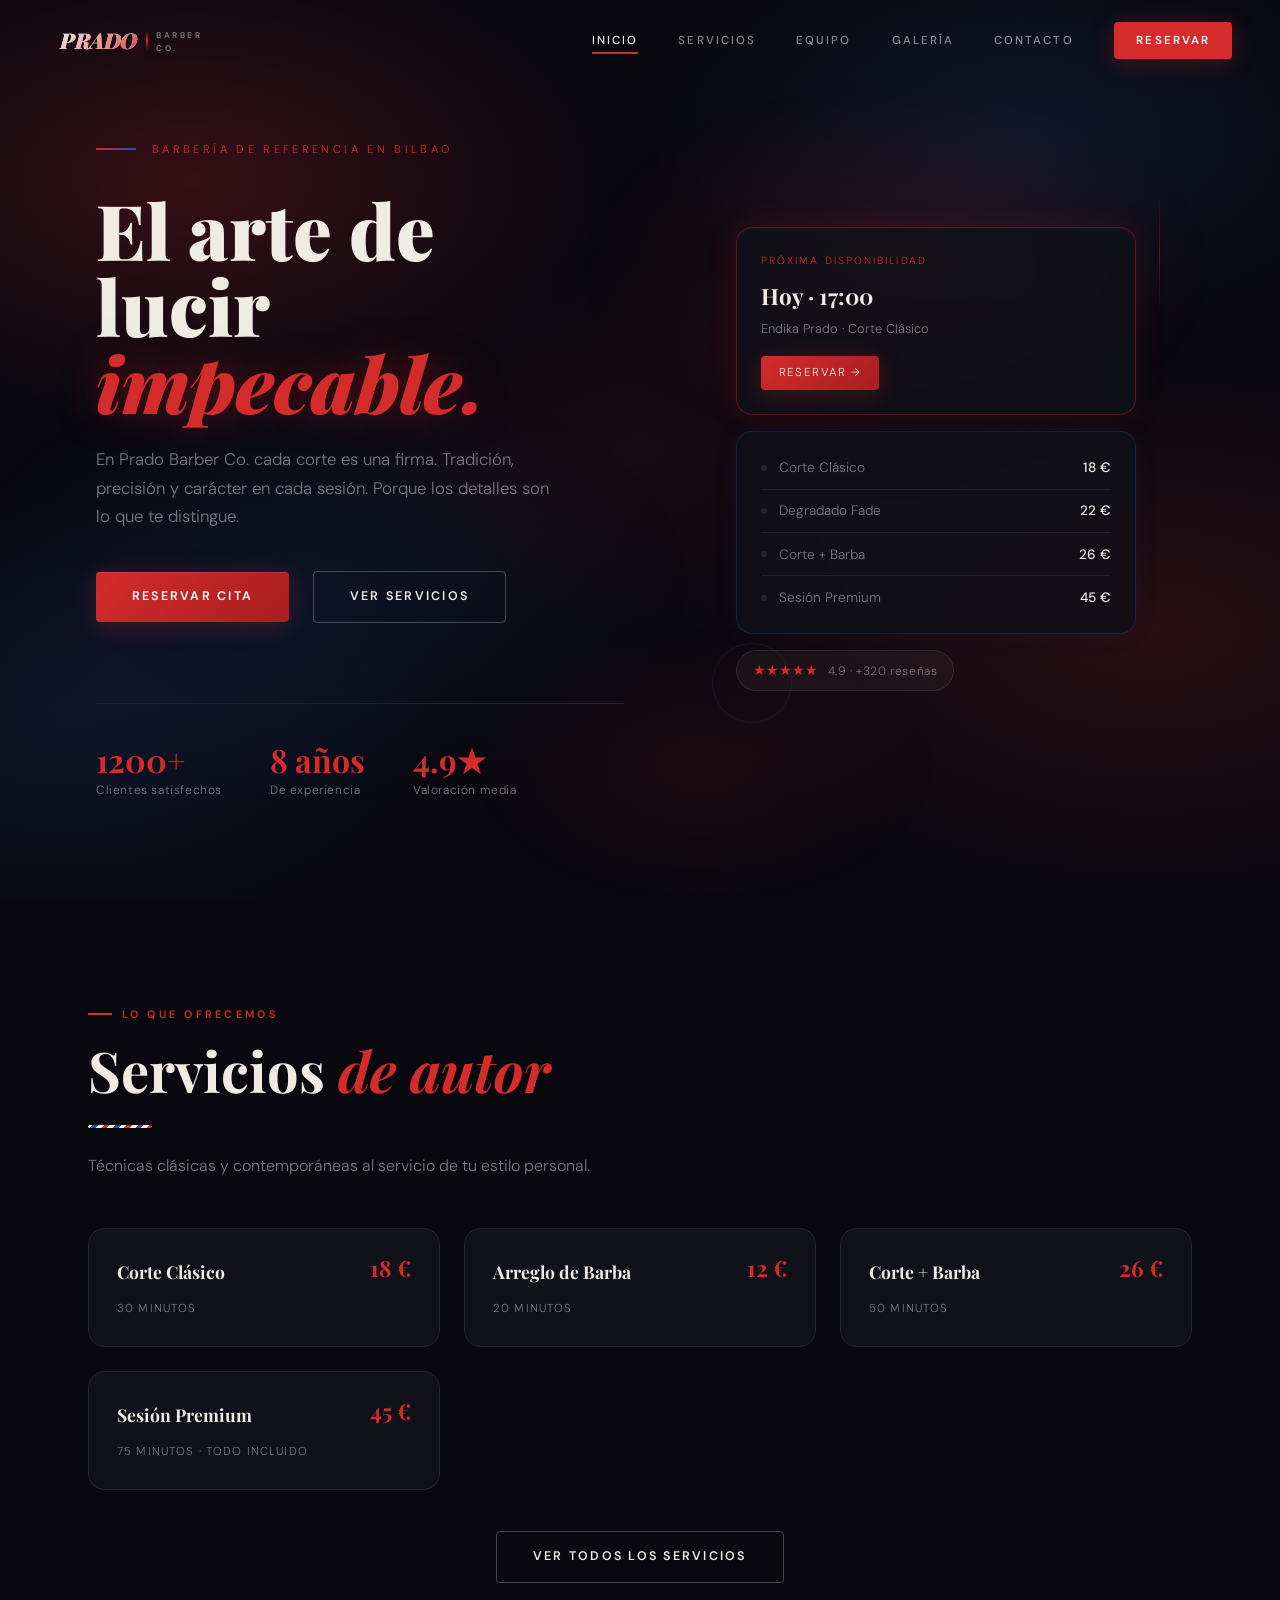
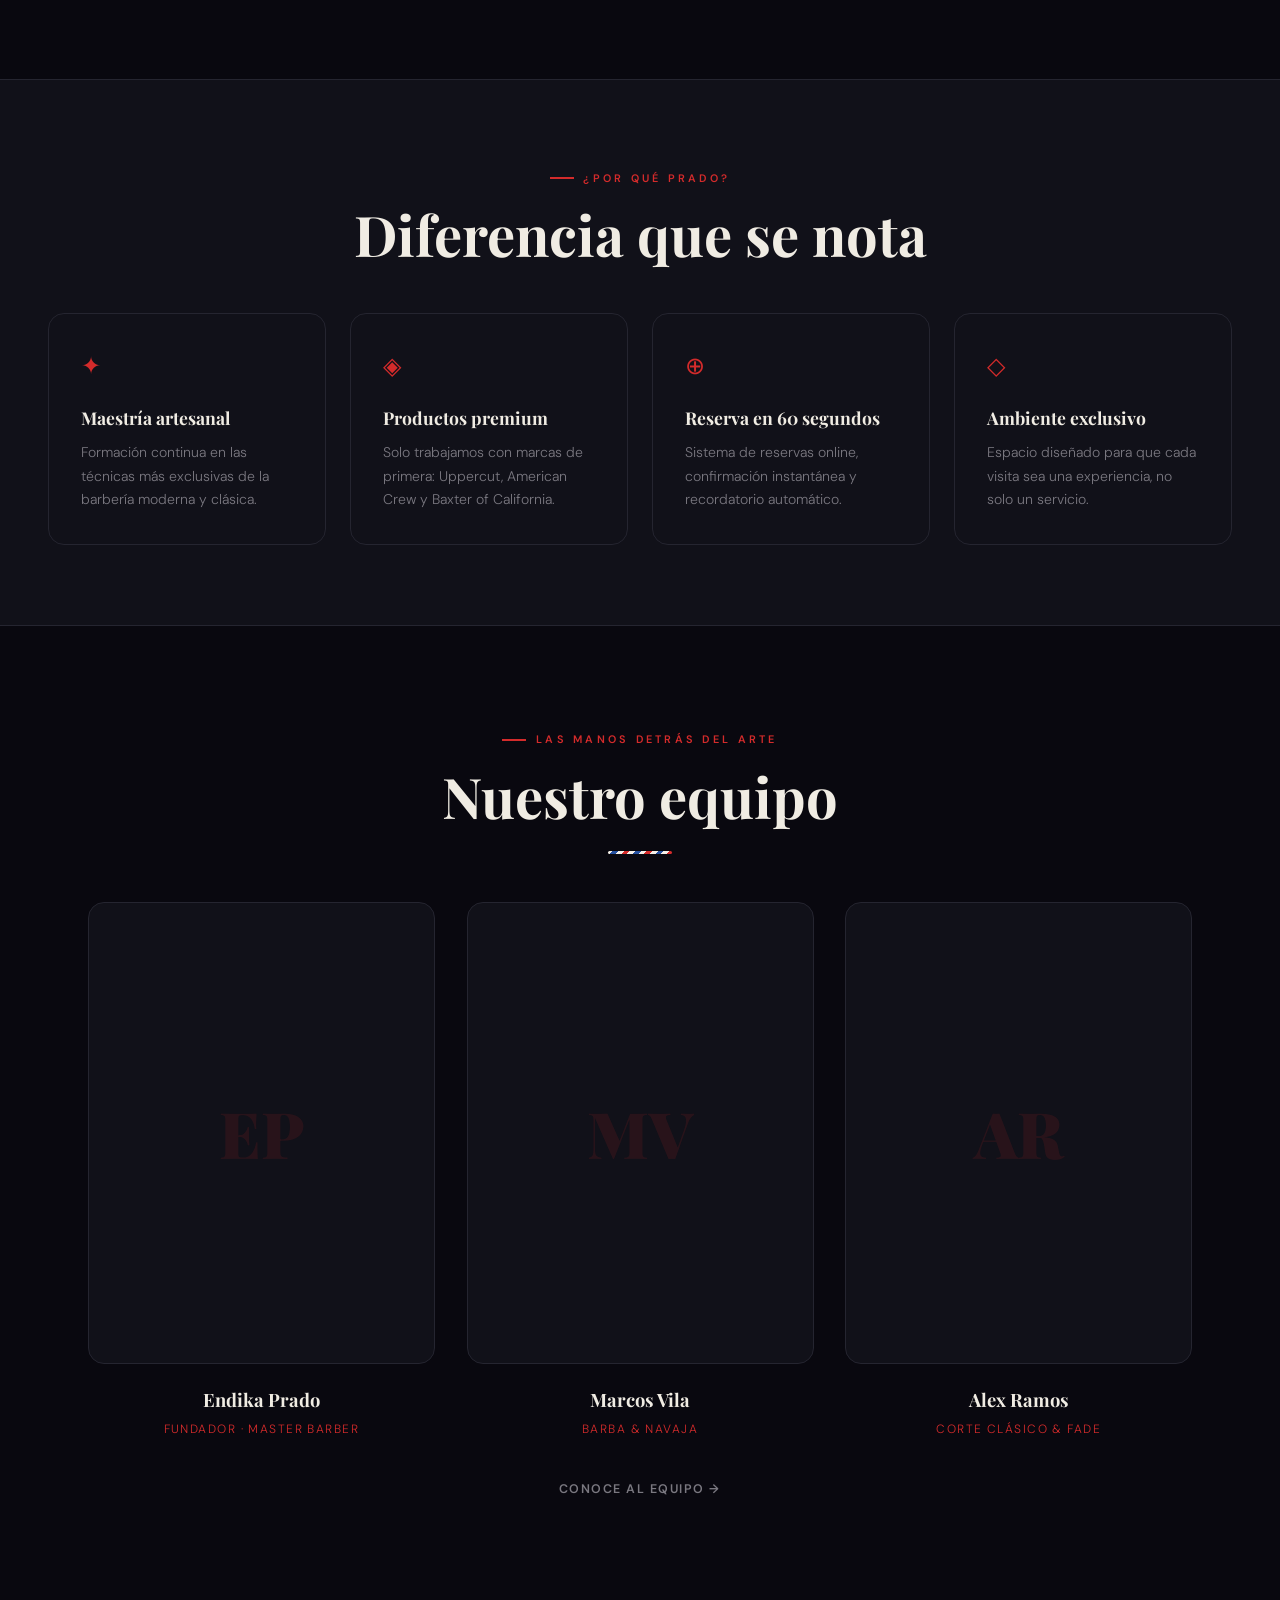
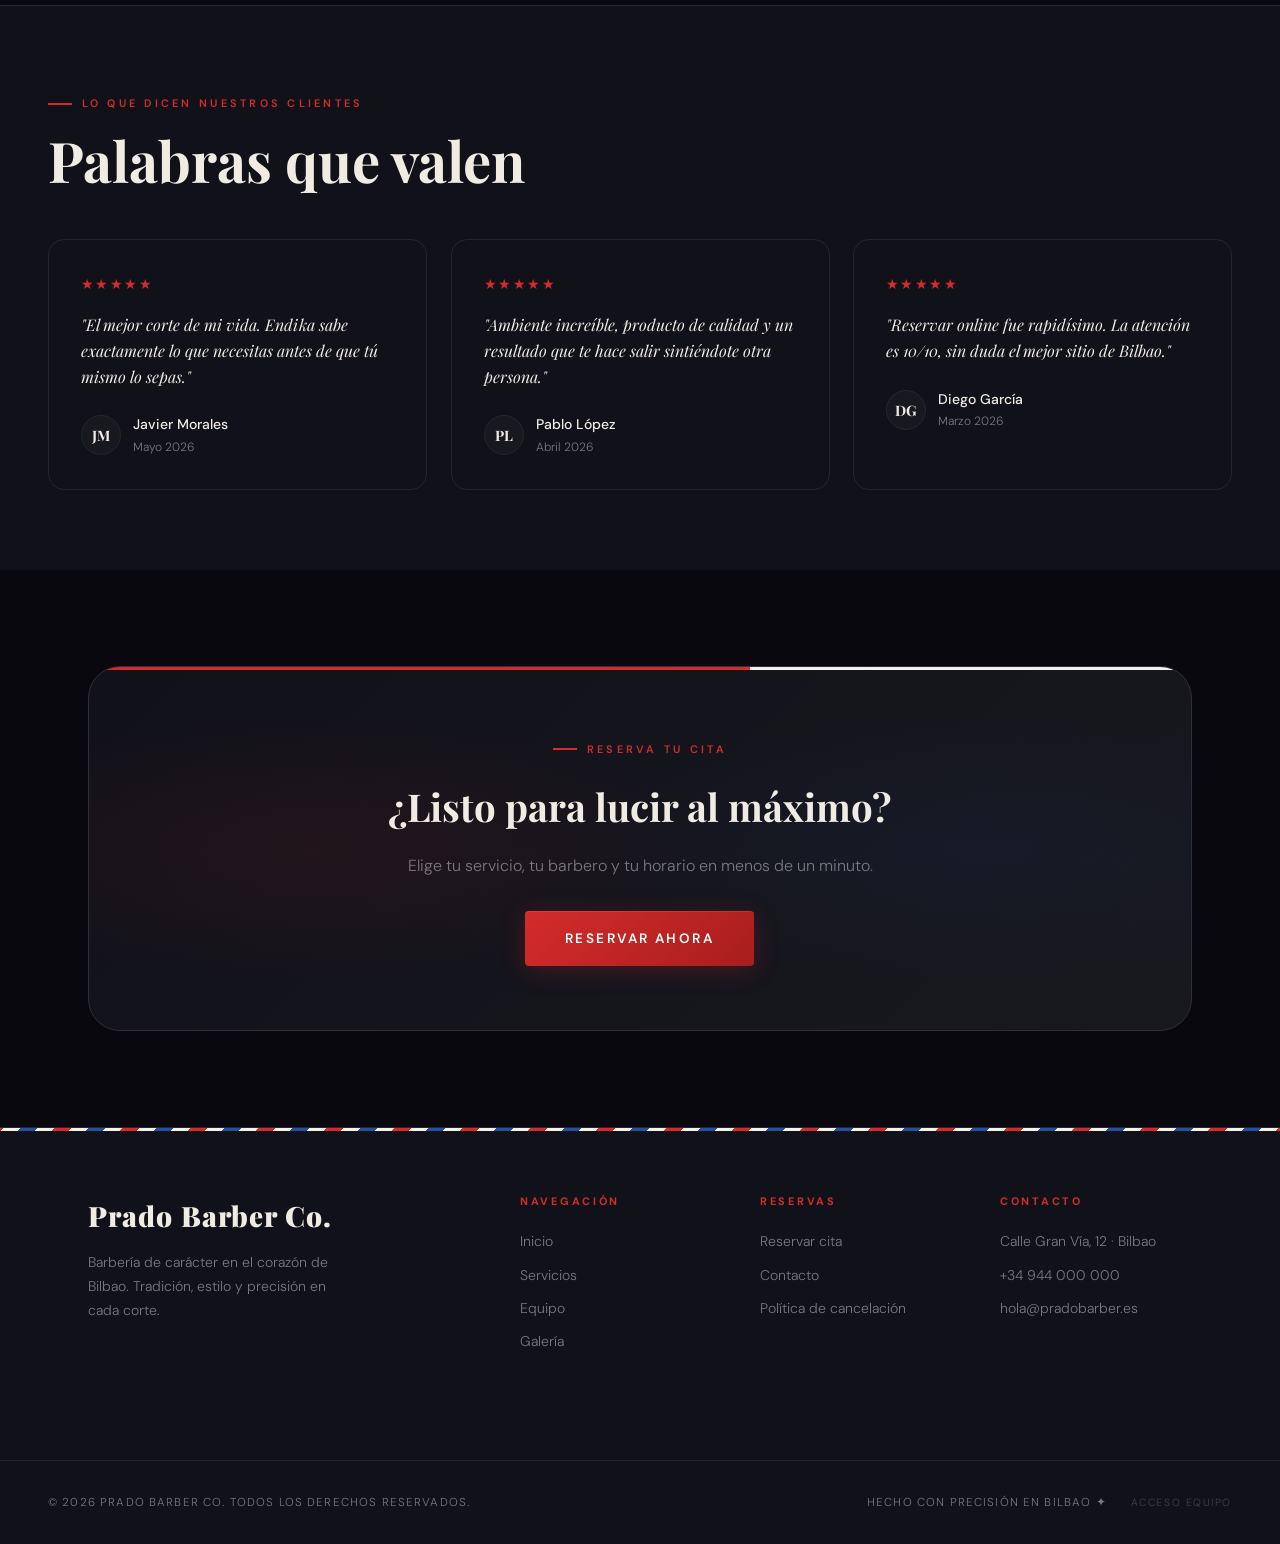
==== commit 27f08fcf: "Versión 2.0.0" ====
--- a/index.html
+++ b/index.html
@@ -6,13 +6,13 @@
         <meta name="theme-color" content="#0a0c16">
         <title>Prado Barber Co. — Barbería de Lujo</title>
         <link rel="shortcut icon" href="img/logo.png" />
-        <link rel="stylesheet" href="css/variables.css" />
-        <link rel="stylesheet" href="css/layout.css" />
-        <link rel="stylesheet" href="css/components.css" />
-        <link rel="stylesheet" href="css/home.css" />
-        <link rel="stylesheet" href="css/mobile.css" />
-
-        <script src="backend/main.js?v=1" defer></script>
+        <link rel="stylesheet" href="assets/css/variables.css" />
+        <link rel="stylesheet" href="assets/css/layout.css" />
+        <link rel="stylesheet" href="assets/css/components.css" />
+        <link rel="stylesheet" href="assets/css/home.css" />
+        <link rel="stylesheet" href="assets/css/mobile.css" />
+
+        <script src="assets/js/main.js?v=1" defer></script>
     </head>
     <body>
 
@@ -145,7 +145,7 @@
                 <p class="section-sub">Técnicas clásicas y contemporáneas al
                     servicio de tu estilo personal.</p>
             </div>
-            <div class="services-grid">
+            <div class="services-grid" id="home-services-grid">
                 <div class="service-card reveal reveal-delay-1">
                     <div class="service-card-body">
                         <div class="service-card-header">
--- a/assets/css/variables.css
+++ b/assets/css/variables.css
@@ -0,0 +1,67 @@
+@import url('https://fonts.googleapis.com/css2?family=Playfair+Display:ital,wght@0,400;0,700;0,900;1,400&family=DM+Sans:wght@300;400;500&display=swap');
+
+:root {
+    /* === DARK BARBER PALETTE === */
+    --color-bg:       #09080f;
+    --color-surface:  #111119;
+    --color-surface2: #18181f;
+    --color-surface3: #1e1e28;
+
+    /* Red / Blue / White trinity */
+    --red:          #d42b2b;
+    --red-dark:     #a81e1e;
+    --red-glow:     rgba(212,43,43,0.18);
+    --red-dim:      rgba(212,43,43,0.08);
+    --blue:         #1a3a6b;
+    --blue-mid:     #2550a0;
+    --blue-glow:    rgba(37,80,160,0.18);
+    --blue-dim:     rgba(37,80,160,0.08);
+    --white-pure:   #f5f0e8;
+
+    /* Gold accent (legacy) */
+    --color-gold:       #c9a84c;
+    --color-gold-light: #e2c97e;
+    --color-gold-dim:   #7a6230;
+
+    /* Text */
+    --color-text:   #f0ece3;
+    --color-muted:  #7a7880;
+    --color-border: #252530;
+    --color-border2:#2f2f3c;
+
+    /* Fonts */
+    --font-display: 'Playfair Display', Georgia, serif;
+    --font-body:    'DM Sans', sans-serif;
+
+    /* Radii */
+    --radius-sm: 4px;
+    --radius-md: 8px;
+    --radius-lg: 16px;
+    --radius-xl: 32px;
+
+    --transition:       0.3s cubic-bezier(0.4, 0, 0.2, 1);
+    --spring:           cubic-bezier(0.34, 1.56, 0.64, 1);
+    --spring-smooth:    cubic-bezier(0.22, 1, 0.36, 1);
+    --spring-duration:  0.4s;
+    --shadow-red:  0 4px 24px rgba(212,43,43,0.25);
+    --shadow-blue: 0 4px 24px rgba(37,80,160,0.25);
+    --shadow-gold: 0 0 40px rgba(201,168,76,0.10);
+}
+
+*, *::before, *::after { box-sizing:border-box; margin:0; padding:0; }
+html { scroll-behavior:smooth; font-size:16px; }
+
+body {
+    background-color: var(--color-bg);
+    color: var(--color-text);
+    font-family: var(--font-body);
+    font-weight: 300;
+    line-height: 1.7;
+    overflow-x: hidden;
+}
+
+::selection { background: var(--red); color: #fff; }
+img { display:block; max-width:100%; }
+a { color:inherit; text-decoration:none; }
+ul, ol { list-style:none; }
+button { cursor:pointer; border:none; background:none; font:inherit; }
--- a/assets/css/layout.css
+++ b/assets/css/layout.css
@@ -0,0 +1,536 @@
+/* ===================================================
+   LAYOUT — Navbar, Footer, Sections
+   =================================================== */
+
+/* ===== ANIMATED STRIPE TICKER (top bar) ===== */
+.stripe-ticker {
+    height: 6px;
+    background: repeating-linear-gradient(
+        -45deg,
+        var(--red)        0px,  var(--red)        12px,
+        var(--white-pure) 12px, var(--white-pure)  24px,
+        var(--blue-mid)   24px, var(--blue-mid)    36px,
+        var(--white-pure) 36px, var(--white-pure)  48px
+    );
+    background-size: 68px 100%;
+    animation: stripeScroll 2s linear infinite;
+    position: fixed; top:0; left:0; right:0; z-index:200;
+}
+
+@keyframes stripeScroll {
+    from { background-position: 0 0; }
+    to   { background-position: 68px 0; }
+}
+
+/* ===== NAVBAR ===== */
+.navbar {
+    position: fixed;
+    top: 6px; left:0; right:0;
+    z-index: 100;
+    display: flex;
+    align-items: center;
+    justify-content: space-between;
+    padding: 1rem 3rem;
+    -webkit-backdrop-filter: blur(24px) saturate(180%);
+    transition: background 0.3s ease, box-shadow 0.3s ease, padding 0.3s ease, border-color 0.3s ease;
+}
+
+.navbar.scrolled {
+    padding: 0.7rem 3rem;
+    background: rgba(9, 8, 15, 0.88);
+    box-shadow: 0 4px 32px rgba(0, 0, 0, 0.5);
+    border-bottom: 1px solid var(--red);
+    transform: translateY(-6px);
+    backdrop-filter: blur(24px) saturate(180%);
+}
+
+.nav-logo {
+    display: flex;
+    align-items: center;
+    line-height: 1;
+}
+
+.nav-logo-img {
+    height: 38px;
+    width: auto;
+    object-fit: contain;
+    display: block;
+    transition: opacity 0.3s ease;
+    filter: brightness(1);
+}
+
+.nav-logo-img:hover {
+    opacity: 0.85;
+}
+
+/* ===== NAVBAR BRAND NAME (next to logo) ===== */
+.nav-brand-name {
+    display: flex;
+    align-items: center;
+    gap: 0.55rem;
+    margin-left: 0.75rem;
+}
+
+.nbn-prado {
+    font-family: var(--font-display);
+    font-size: 1.35rem;
+    font-weight: 900;
+    font-style: italic;
+    letter-spacing: -0.02em;
+    line-height: 1;
+    color: var(--color-text);
+    position: relative;
+}
+
+.nbn-prado::after {
+    content: 'PRADO';
+    position: absolute;
+    inset: 0;
+    background: linear-gradient(135deg, var(--color-text) 0%, rgba(212,43,43,0.9) 55%, var(--color-text) 100%);
+    -webkit-background-clip: text;
+    background-clip: text;
+    -webkit-text-fill-color: transparent;
+    background-size: 200% 200%;
+    animation: nbnShine 4s ease-in-out infinite;
+}
+
+@keyframes nbnShine {
+    0%, 100% { background-position: 0% 50%; }
+    50%       { background-position: 100% 50%; }
+}
+
+.nbn-separator {
+    width: 2px;
+    height: 1.2rem;
+    background: linear-gradient(to bottom, transparent, var(--red), transparent);
+    border-radius: 2px;
+    flex-shrink: 0;
+}
+
+.nbn-sub {
+    display: flex;
+    flex-direction: column;
+    gap: 1px;
+    font-family: var(--font-body);
+    font-size: 0.52rem;
+    font-weight: 600;
+    letter-spacing: 0.3em;
+    text-transform: uppercase;
+    color: var(--color-muted);
+    line-height: 1.5;
+}
+
+/* Mini animated barber pole in logo */
+.nav-pole {
+    width: 10px;
+    height: 40px;
+    border-radius: 5px;
+    overflow: hidden;
+    position: relative;
+    flex-shrink: 0;
+    box-shadow: 0 0 0 1px rgba(245,240,232,0.1);
+}
+
+.nav-pole-inner {
+    width: 100%;
+    height: 200%;
+    background: repeating-linear-gradient(
+        -45deg,
+        var(--red)        0px,  var(--red)        5px,
+        var(--white-pure) 5px,  var(--white-pure)  10px,
+        var(--blue-mid)   10px, var(--blue-mid)    15px,
+        var(--white-pure) 15px, var(--white-pure)  20px
+    );
+    background-size: 28px 28px;
+    animation: poleScroll 1.2s linear infinite;
+}
+
+@keyframes poleScroll {
+    from { transform: translateY(0); }
+    to   { transform: translateY(-50%); }
+}
+
+.nav-logo-text { display:flex; flex-direction:column; line-height:1; gap:3px; }
+
+.nav-logo .brand {
+    font-family: var(--font-display);
+    font-size: 1.35rem;
+    font-weight: 900;
+    letter-spacing: 0.04em;
+    color: var(--color-text);
+    line-height: 1;
+}
+
+.nav-logo .brand em {
+    color: var(--red);
+    font-style: italic;
+}
+
+.nav-logo .tagline {
+    font-size: 0.58rem;
+    letter-spacing: 0.28em;
+    text-transform: uppercase;
+    color: var(--color-muted);
+    font-weight: 400;
+    font-family: var(--font-body);
+}
+
+.nav-links {
+    display: flex;
+    align-items: center;
+    gap: 2.5rem;
+}
+
+.nav-links a {
+    font-family: var(--font-body);
+    font-size: 0.72rem;
+    font-weight: 500;
+    letter-spacing: 0.18em;
+    text-transform: uppercase;
+    color: rgba(245, 240, 232, 0.55);
+    transition: color 0.2s ease;
+    position: relative;
+}
+
+.nav-links a::after {
+    content: '';
+    position: absolute; bottom: -4px; left: 0;
+    width: 0; height: 2px;
+    background: var(--red);
+    transition: width 0.4s var(--spring);
+    transform-origin: left;
+}
+
+.nav-links a:hover,
+.nav-links a.active { color: var(--color-text); }
+
+.nav-links a:hover::after,
+.nav-links a.active::after { width: 100%; }
+
+.nav-cta {
+    background: var(--red) !important;
+    color: #fff !important;
+    padding: 0.55rem 1.4rem !important;
+    border-radius: var(--radius-sm) !important;
+    font-family: var(--font-body) !important;
+    font-size: 0.72rem !important;
+    font-weight: 600 !important;
+    letter-spacing: 0.18em !important;
+    text-transform: uppercase !important;
+    transition: background 0.2s ease,
+                transform 0.4s var(--spring),
+                box-shadow 0.4s var(--spring) !important;
+    box-shadow: var(--shadow-red) !important;
+    will-change: transform;
+    user-select: none;
+}
+
+.nav-cta:hover {
+    background: var(--red-dark) !important;
+    transform: translateY(-3px) scale(1.04) !important;
+    box-shadow: 0 16px 40px rgba(212,43,43,0.4) !important;
+    color: #fff !important;
+}
+
+.nav-cta:active {
+    transform: scale(0.96) !important;
+    transition-duration: 0.1s !important;
+}
+
+.nav-cta::after { display: none !important; }
+
+.hamburger {
+    display: none;
+    flex-direction: column;
+    gap: 5px; padding: 4px;
+    z-index: 101;
+    cursor: pointer;
+}
+.hamburger span {
+    width: 24px; height: 2px;
+    background: var(--color-text);
+    border-radius: 2px;
+    transition: transform 0.3s ease, opacity 0.3s ease;
+    display: block;
+}
+
+/* ===== FOOTER ===== */
+footer {
+    background: var(--color-surface);
+    color: var(--color-text);
+    position: relative;
+    overflow: hidden;
+    border-top: 1px solid var(--color-border);
+}
+
+/* Diagonal stripe accent at top of footer */
+footer::before {
+    content: '';
+    position: absolute; top: 0; left: 0; right: 0;
+    height: 3px;
+    background: repeating-linear-gradient(
+        -45deg,
+        var(--red)        0,  var(--red)        12px,
+        var(--white-pure) 12px, var(--white-pure) 24px,
+        var(--blue-mid)   24px, var(--blue-mid)   36px,
+        var(--white-pure) 36px, var(--white-pure) 48px
+    );
+    background-size: 68px 100%;
+}
+
+.footer-inner {
+    padding: 5rem 3rem 3rem;
+    max-width: 1200px;
+    margin: 0 auto;
+}
+
+.footer-grid {
+    display: grid;
+    grid-template-columns: 2fr 1fr 1fr 1fr;
+    gap: 3rem;
+    margin-bottom: 3rem;
+    padding: 4rem 3rem 3rem;
+    max-width: 1200px;
+    margin: 0 auto 3rem;
+}
+
+.footer-brand .brand {
+    font-family: var(--font-display);
+    font-size: 1.75rem;
+    font-weight: 900;
+    letter-spacing: 0.04em;
+    color: var(--color-text);
+}
+
+.footer-brand .brand em {
+    color: var(--red);
+    font-style: italic;
+}
+
+.footer-brand p {
+    color: var(--color-muted);
+    font-size: 0.875rem;
+    margin-top: 0.75rem;
+    max-width: 260px;
+    line-height: 1.7;
+}
+
+/* Mini pole in footer */
+.footer-pole {
+    display: flex; gap: 8px; margin-top: 1.5rem; align-items: center;
+}
+
+.footer-pole-icon {
+    width: 8px; height: 32px; border-radius: 4px; overflow: hidden;
+    background: repeating-linear-gradient(-45deg,
+        var(--red)        0,  var(--red)        4px,
+        var(--white-pure) 4px, var(--white-pure) 8px,
+        var(--blue-mid)   8px, var(--blue-mid)   12px,
+        var(--white-pure) 12px, var(--white-pure) 16px
+    );
+    opacity: 0.7;
+}
+
+.footer-pole span {
+    font-size: 0.65rem; letter-spacing: 0.2em;
+    text-transform: uppercase;
+    color: var(--color-muted);
+    font-family: var(--font-body);
+}
+
+.footer-col h4 {
+    font-size: 0.68rem; letter-spacing: 0.25em;
+    text-transform: uppercase;
+    color: var(--red);
+    margin-bottom: 1.25rem;
+    font-weight: 700;
+    font-family: var(--font-body);
+}
+
+.footer-col a {
+    display: block;
+    color: var(--color-muted);
+    font-size: 0.875rem;
+    margin-bottom: 0.6rem;
+    transition: color 0.3s ease;
+}
+
+.footer-col a:hover { color: var(--color-text); }
+
+.footer-bottom {
+    border-top: 1px solid var(--color-border);
+    padding: 2rem 3rem;
+    display: flex; justify-content: space-between; align-items: center;
+    font-size: 0.72rem; letter-spacing: 0.1em;
+    color: var(--color-muted);
+    text-transform: uppercase;
+    max-width: 100%;
+}
+
+/* ===== SECTIONS ===== */
+section {
+    padding: 6rem 3rem;
+    max-width: 1200px;
+    margin: 0 auto;
+}
+
+.section-label {
+    display: inline-flex;
+    align-items: center;
+    gap: 0.6rem;
+    font-family: var(--font-body);
+    font-size: 0.68rem;
+    font-weight: 600;
+    letter-spacing: 0.3em;
+    text-transform: uppercase;
+    color: var(--red);
+    margin-bottom: 1rem;
+}
+
+.section-label::before {
+    content: '';
+    width: 24px; height: 2px;
+    background: var(--red);
+    flex-shrink: 0;
+}
+
+.section-title {
+    font-family: var(--font-display);
+    font-size: clamp(2.2rem, 4.5vw, 3.5rem);
+    font-weight: 700;
+    line-height: 1.1;
+    margin-bottom: 1.25rem;
+    color: var(--color-text);
+}
+
+.section-title em {
+    font-style: italic;
+    color: var(--red);
+}
+
+.section-sub {
+    color: var(--color-muted);
+    font-size: 1rem;
+    max-width: 520px;
+    line-height: 1.75;
+}
+
+/* ===== DIVIDER ===== */
+.stripe-divider {
+    width: 64px; height: 4px;
+    background: repeating-linear-gradient(
+        -45deg,
+        var(--red)        0,  var(--red)        4px,
+        var(--white-pure) 4px, var(--white-pure) 8px,
+        var(--blue-mid)   8px, var(--blue-mid)   12px,
+        var(--white-pure) 12px, var(--white-pure) 16px
+    );
+    margin: 1.5rem 0;
+    border-radius: 2px;
+}
+
+/* ===== REVEAL ANIMATIONS ===== */
+.reveal {
+    opacity: 0;
+    transform: translateY(28px);
+    transition: opacity 0.6s var(--spring-smooth), transform 0.6s var(--spring-smooth);
+}
+.reveal.revealed { opacity: 1; transform: none; }
+.reveal-left  { transform: translateX(-28px); }
+.reveal-right { transform: translateX(28px); }
+.reveal-left.revealed, .reveal-right.revealed { transform: none; }
+.reveal-delay-1 { transition-delay: 0.08s; }
+.reveal-delay-2 { transition-delay: 0.16s; }
+.reveal-delay-3 { transition-delay: 0.24s; }
+.reveal-delay-4 { transition-delay: 0.32s; }
+.reveal-delay-5 { transition-delay: 0.40s; }
+
+/* ===== REDUCED MOTION ===== */
+@media (prefers-reduced-motion: reduce) {
+    *, *::before, *::after {
+        animation-duration: 0.01ms !important;
+        animation-iteration-count: 1 !important;
+        transition-duration: 0.01ms !important;
+    }
+    .reveal { opacity: 1; transform: none; transition: none; }
+}
+
+/* ===== CTA BANNER ===== */
+.cta-banner {
+    background: var(--color-surface);
+    border: 1px solid var(--color-border2);
+    color: var(--color-text);
+    border-radius: var(--radius-xl);
+    padding: 4rem;
+    text-align: center;
+    position: relative;
+    overflow: hidden;
+}
+
+.cta-banner::before {
+    content: '';
+    position: absolute; inset: 0;
+    background: repeating-linear-gradient(
+        -45deg,
+        rgba(212,43,43,0.04) 0,  rgba(212,43,43,0.04) 20px,
+        transparent 20px, transparent 40px,
+        rgba(37,80,160,0.04) 40px, rgba(37,80,160,0.04) 60px,
+        transparent 60px, transparent 80px
+    );
+    pointer-events: none;
+}
+
+.cta-banner .section-label { color: var(--red); }
+.cta-banner .section-label::before { background: var(--red); }
+
+.cta-banner h2 {
+    font-family: var(--font-display);
+    font-size: clamp(1.75rem, 3.5vw, 2.75rem);
+    font-weight: 700;
+    margin-bottom: 0.75rem;
+    color: var(--color-text);
+    position: relative; z-index: 1;
+}
+
+.cta-banner p {
+    color: var(--color-muted);
+    margin-bottom: 2rem;
+    position: relative; z-index: 1;
+}
+
+/* ===== RESPONSIVE ===== */
+@media (max-width: 900px) {
+    .navbar { padding: 1rem 1.5rem; }
+    .navbar.scrolled { padding: 0.7rem 1.5rem; transform: translateY(-7px);}
+    .nav-brand-name { display: flex; }
+    .nav-links { display: none; }
+    .nav-links.open {
+        display: flex; flex-direction: column;
+        position: fixed; inset: 0;
+        background: rgba(9, 8, 15, 0.97);
+        backdrop-filter: blur(24px);
+        -webkit-backdrop-filter: blur(24px);
+        justify-content: center; align-items: center;
+        gap: 2.5rem; z-index: 99;
+    }
+    .nav-links.open a {
+        font-size: 1.5rem;
+        color: rgba(245,240,232,0.55);
+        letter-spacing: 0.05em;
+    }
+    .nav-links.open a:hover,
+    .nav-links.open a.active { color: var(--color-text); }
+    .nav-links.open .nav-cta {
+        font-size: 0.9rem !important;
+        padding: 0.875rem 2rem !important;
+    }
+    .hamburger { display: flex; }
+    .footer-grid { grid-template-columns: 1fr 1fr; }
+    section { padding: 4rem 1.5rem; }
+    .cta-banner { padding: 2.5rem 1.5rem; border-radius: var(--radius-lg); }
+}
+
+@media (max-width: 600px) {
+    .footer-grid { grid-template-columns: 1fr; }
+    .footer-bottom { flex-direction: column; gap: 0.5rem; text-align: center; }
+}
--- a/assets/css/components.css
+++ b/assets/css/components.css
@@ -0,0 +1,372 @@
+/* ===================================================
+   COMPONENTS — Buttons, Cards, Forms, Badges, Toast
+   Dark barber theme: red · blue · white
+   =================================================== */
+
+/* ===== BUTTONS ===== */
+.btn {
+    display: inline-flex;
+    align-items: center;
+    gap: 0.5rem;
+    padding: 0.9rem 2.25rem;
+    font-family: var(--font-body);
+    font-size: 0.78rem;
+    font-weight: 600;
+    letter-spacing: 0.18em;
+    text-transform: uppercase;
+    border-radius: var(--radius-sm);
+    transition: transform var(--spring-duration) var(--spring),
+                box-shadow var(--spring-duration) var(--spring),
+                background 0.2s ease,
+                border-color 0.2s ease,
+                color 0.2s ease;
+    cursor: pointer;
+    position: relative;
+    overflow: hidden;
+    border: none;
+    will-change: transform;
+    -webkit-tap-highlight-color: transparent;
+    user-select: none;
+}
+
+.btn:active {
+    transform: scale(0.97) !important;
+    transition-duration: 0.1s !important;
+}
+
+/* Shimmer on hover */
+.btn::after {
+    content: '';
+    position: absolute;
+    top: 0; left: -100%;
+    width: 60%;
+    height: 100%;
+    background: linear-gradient(90deg, transparent, rgba(255,255,255,0.12), transparent);
+    transition: left 0.5s ease;
+}
+
+.btn:hover::after { left: 150%; }
+
+/* ── PRIMARY: deep red with glow ── */
+.btn-primary {
+    background: linear-gradient(135deg, var(--red) 0%, var(--red-dark) 100%);
+    color: #fff;
+    box-shadow: var(--shadow-red), inset 0 1px 0 rgba(255,255,255,0.1);
+}
+
+.btn-primary:hover {
+    transform: translateY(-3px) scale(1.02);
+    box-shadow: 0 16px 40px rgba(212,43,43,0.45), inset 0 1px 0 rgba(255,255,255,0.12);
+}
+
+/* ── OUTLINE: white border, red on hover ── */
+.btn-outline {
+    background: transparent;
+    color: var(--color-text);
+    border: 1px solid rgba(245,240,232,0.25);
+}
+
+.btn-outline:hover {
+    border-color: var(--red);
+    color: var(--red);
+    box-shadow: inset 0 0 20px rgba(212,43,43,0.06);
+}
+
+/* ── BLUE: deep navy primary variant ── */
+.btn-blue {
+    background: linear-gradient(135deg, var(--blue-mid) 0%, var(--blue) 100%);
+    color: #fff;
+    box-shadow: var(--shadow-blue), inset 0 1px 0 rgba(255,255,255,0.1);
+}
+
+.btn-blue:hover {
+    transform: translateY(-3px) scale(1.02);
+    box-shadow: 0 16px 40px rgba(37,80,160,0.45);
+}
+
+/* ── TRICOLOR: barber pole accent ── */
+.btn-barber {
+    background: transparent;
+    color: var(--color-text);
+    border: 1px solid var(--color-border2);
+    position: relative;
+}
+
+.btn-barber::before {
+    content: '';
+    position: absolute;
+    top: 0; left: 0; right: 0;
+    height: 2px;
+    background: linear-gradient(90deg, var(--red) 0%, var(--white-pure) 50%, var(--blue-mid) 100%);
+    border-radius: var(--radius-sm) var(--radius-sm) 0 0;
+}
+
+.btn-barber:hover {
+    border-color: rgba(245,240,232,0.4);
+    background: rgba(245,240,232,0.04);
+}
+
+/* ── GHOST ── */
+.btn-ghost {
+    background: transparent;
+    color: var(--color-muted);
+    border: none;
+    padding: 0.5rem 0;
+    letter-spacing: 0.12em;
+}
+
+.btn-ghost:hover { color: var(--red); }
+
+/* ===== GOLD DIVIDER ===== */
+.gold-divider {
+    width: 64px;
+    height: 3px;
+    background: repeating-linear-gradient(
+        -45deg,
+        var(--red)       0,  var(--red)       4px,
+        var(--white-pure) 4px, var(--white-pure) 8px,
+        var(--blue-mid)   8px, var(--blue-mid)   12px,
+        var(--white-pure) 12px, var(--white-pure) 16px
+    );
+    margin: 1.5rem 0;
+    border-radius: 2px;
+}
+
+/* ===== BADGE ===== */
+.badge {
+    display: inline-flex;
+    align-items: center;
+    padding: 0.2rem 0.65rem;
+    border-radius: 100px;
+    font-size: 0.65rem;
+    letter-spacing: 0.12em;
+    text-transform: uppercase;
+    font-weight: 600;
+}
+
+.badge-gold {
+    background: rgba(201,168,76,0.1);
+    color: var(--color-gold);
+    border: 1px solid rgba(201,168,76,0.25);
+}
+
+.badge-red {
+    background: var(--red-dim);
+    color: var(--red);
+    border: 1px solid rgba(212,43,43,0.25);
+}
+
+.badge-blue {
+    background: var(--blue-dim);
+    color: #6b9fff;
+    border: 1px solid rgba(37,80,160,0.3);
+}
+
+/* ===== SERVICE CARD ===== */
+.service-card {
+    background: var(--color-surface);
+    border: 1px solid var(--color-border);
+    border-radius: var(--radius-lg);
+    overflow: hidden;
+    transition: border-color 0.2s ease,
+                transform var(--spring-duration) var(--spring),
+                box-shadow var(--spring-duration) var(--spring);
+    position: relative;
+    will-change: transform;
+}
+
+/* Top tricolor accent */
+.service-card::before {
+    content: '';
+    position: absolute; top: 0; left: 0; right: 0;
+    height: 3px;
+    background: linear-gradient(90deg, var(--red) 33%, var(--white-pure) 33% 66%, var(--blue-mid) 66%);
+    transform: scaleX(0);
+    transform-origin: left;
+    transition: transform 0.4s ease;
+}
+
+.service-card:hover::before { transform: scaleX(1); }
+
+.service-card:hover {
+    border-color: rgba(212,43,43,0.4);
+    transform: translateY(-6px) scale(1.01);
+    box-shadow: 0 20px 48px rgba(212,43,43,0.15), 0 0 0 1px rgba(212,43,43,0.08);
+}
+
+.service-card-body { padding: 1.75rem; }
+
+.service-card-header {
+    display: flex;
+    justify-content: space-between;
+    align-items: flex-start;
+    margin-bottom: 0.75rem;
+}
+
+.service-name {
+    font-family: var(--font-display);
+    font-size: 1.1rem; font-weight: 700;
+}
+
+.service-price {
+    font-family: var(--font-display);
+    font-size: 1.4rem; font-weight: 700;
+    color: var(--red);
+    line-height: 1;
+}
+
+.service-duration {
+    font-size: 0.72rem;
+    letter-spacing: 0.1em;
+    color: var(--color-muted);
+    text-transform: uppercase;
+}
+
+/* ===== CARD (generic) ===== */
+.card {
+    background: var(--color-surface);
+    border: 1px solid var(--color-border);
+    border-radius: var(--radius-lg);
+    padding: 2rem;
+    transition: border-color 0.2s ease,
+                transform var(--spring-duration) var(--spring),
+                box-shadow var(--spring-duration) var(--spring);
+    will-change: transform;
+}
+
+.card:hover {
+    border-color: rgba(37,80,160,0.4);
+    transform: translateY(-5px) scale(1.01);
+    box-shadow: 0 16px 40px rgba(37,80,160,0.12);
+}
+
+.card-icon {
+    font-size: 1.5rem;
+    color: var(--red);
+    margin-bottom: 1rem;
+}
+
+.card h3 {
+    font-family: var(--font-display);
+    font-size: 1.1rem;
+    font-weight: 700;
+    margin-bottom: 0.5rem;
+}
+
+.card p {
+    font-size: 0.875rem;
+    color: var(--color-muted);
+    line-height: 1.7;
+}
+
+/* ===== AVATAR INITIALS ===== */
+.avatar-initials {
+    width: 44px; height: 44px; border-radius: 50%;
+    background: var(--color-surface2);
+    border: 1px solid var(--color-border);
+    display: flex; align-items: center; justify-content: center;
+    font-family: var(--font-display);
+    font-size: 0.85rem; font-weight: 700;
+    color: var(--color-text);
+}
+
+/* ===== FORM ELEMENTS ===== */
+.form-group {
+    display: flex;
+    flex-direction: column;
+    gap: 0.5rem;
+}
+
+.form-group label {
+    font-size: 0.72rem;
+    letter-spacing: 0.15em;
+    text-transform: uppercase;
+    color: var(--color-muted);
+    font-weight: 500;
+}
+
+.form-group input,
+.form-group select,
+.form-group textarea {
+    background: var(--color-surface2);
+    border: 1px solid var(--color-border);
+    border-radius: var(--radius-md);
+    padding: 0.85rem 1rem;
+    color: var(--color-text);
+    font-family: var(--font-body);
+    font-size: 0.9rem;
+    transition: border-color var(--transition), box-shadow var(--transition);
+    appearance: none;
+    -webkit-appearance: none;
+}
+
+.form-group input:focus,
+.form-group select:focus,
+.form-group textarea:focus {
+    outline: none;
+    border-color: var(--red);
+    box-shadow: 0 0 0 3px rgba(212,43,43,0.1);
+}
+
+.form-group input::placeholder,
+.form-group textarea::placeholder {
+    color: var(--color-muted);
+    opacity: 0.6;
+}
+
+/* ===== TOAST ===== */
+.toast {
+    position: fixed;
+    bottom: 2rem; right: 2rem;
+    background: var(--color-surface2);
+    color: var(--color-text);
+    border: 1px solid rgba(212,43,43,0.4);
+    border-radius: var(--radius-md);
+    padding: 1rem 1.5rem;
+    display: flex;
+    align-items: center;
+    gap: 0.75rem;
+    font-size: 0.85rem;
+    letter-spacing: 0.03em;
+    z-index: 9998;
+    transform: translateY(180%);
+    transition: transform 0.4s cubic-bezier(0.34,1.56,0.64,1);
+    box-shadow: 0 8px 32px rgba(212,43,43,0.2), 0 0 0 1px rgba(212,43,43,0.08);
+}
+
+.toast.show { transform: translateY(0); }
+.toast-icon { color: var(--red); font-size: 1.1rem; }
+
+/* ===== BARBER POLE STRIPE (decorative) ===== */
+.stripe-bar {
+    height: 4px;
+    background: repeating-linear-gradient(
+        -45deg,
+        var(--red)       0px, var(--red)       8px,
+        var(--white-pure) 8px, var(--white-pure) 16px,
+        var(--blue-mid)   16px, var(--blue-mid)   24px,
+        var(--white-pure) 24px, var(--white-pure) 32px
+    );
+    background-size: 46px 100%;
+    border-radius: 2px;
+    animation: poleScroll 1.5s linear infinite;
+}
+
+@keyframes poleScroll {
+    from { background-position: 0 0; }
+    to   { background-position: 46px 0; }
+}
+
+/* ===== STATUS DOT ===== */
+.status-dot {
+    width: 8px; height: 8px; border-radius: 50%;
+    background: var(--red); display: inline-block;
+    box-shadow: 0 0 0 3px rgba(212,43,43,0.2);
+    animation: pulse 2s ease-in-out infinite;
+}
+.status-dot.open { background: #22c55e; box-shadow: 0 0 0 3px rgba(34,197,94,0.2); }
+
+@keyframes pulse {
+    0%,100% { transform: scale(1); }
+    50%      { transform: scale(1.4); }
+}
--- a/assets/css/home.css
+++ b/assets/css/home.css
@@ -0,0 +1,507 @@
+/* reveal defined in layout.css */
+
+/* ===== ANIMATED AMBIENT BACKGROUND ===== */
+/* A living canvas: red and blue plasma blobs drifting behind all content */
+body::before {
+    content: '';
+    position: fixed;
+    inset: 0;
+    z-index: -3;
+    background:
+        radial-gradient(ellipse 55% 45% at 15% 20%, rgba(212,43,43,0.22) 0%, transparent 60%),
+        radial-gradient(ellipse 50% 40% at 80% 15%, rgba(37,80,160,0.20) 0%, transparent 58%),
+        radial-gradient(ellipse 60% 50% at 90% 70%, rgba(212,43,43,0.16) 0%, transparent 60%),
+        radial-gradient(ellipse 55% 45% at 5%  80%, rgba(37,80,160,0.18) 0%, transparent 55%),
+        radial-gradient(ellipse 40% 35% at 50% 50%, rgba(212,43,43,0.08) 0%, transparent 60%),
+        #09080f;
+    animation: ambientDrift 18s ease-in-out infinite alternate;
+    pointer-events: none;
+}
+
+/* Second layer: slow-moving blobs in opposite direction */
+body::after {
+    content: '';
+    position: fixed;
+    inset: 0;
+    z-index: -2;
+    background:
+        radial-gradient(ellipse 45% 38% at 70% 30%, rgba(212,43,43,0.14) 0%, transparent 55%),
+        radial-gradient(ellipse 50% 42% at 25% 65%, rgba(37,80,160,0.16) 0%, transparent 58%),
+        radial-gradient(ellipse 35% 30% at 55% 85%, rgba(212,43,43,0.10) 0%, transparent 52%);
+    animation: ambientDriftB 22s ease-in-out infinite alternate-reverse;
+    pointer-events: none;
+}
+
+@keyframes ambientDrift {
+    0%   { opacity:0.7; transform:scale(1)   translate(0,0); }
+    33%  { opacity:0.9; transform:scale(1.06) translate(2%,  1%); }
+    66%  { opacity:0.8; transform:scale(1.03) translate(-1%, 2%); }
+    100% { opacity:1;   transform:scale(1.08) translate(1%, -1%); }
+}
+@keyframes ambientDriftB {
+    0%   { opacity:0.6; transform:scale(1)    translate(0,0); }
+    50%  { opacity:0.85; transform:scale(1.05) translate(-2%, -1%); }
+    100% { opacity:0.7; transform:scale(1.1)  translate(1%,  2%); }
+}
+
+/* Fine grid overlay */
+.page-grid-overlay {
+    position: fixed;
+    inset: 0;
+    z-index: -1;
+    background-image:
+        linear-gradient(rgba(245,240,232,0.025) 1px, transparent 1px),
+        linear-gradient(90deg, rgba(245,240,232,0.025) 1px, transparent 1px);
+    background-size: 64px 64px;
+    pointer-events: none;
+    mask-image: radial-gradient(ellipse 100% 100% at 50% 50%, black 0%, transparent 85%);
+    -webkit-mask-image: radial-gradient(ellipse 100% 100% at 50% 50%, black 0%, transparent 85%);
+}
+
+/* ===== HERO ===== */
+.hero {
+    min-height: 100vh;
+    display: flex;
+    align-items: center;
+    position: relative;
+    padding: 0 3rem;
+}
+
+.hero-content {
+    position: relative;
+    z-index: 1;
+    max-width: 700px;
+}
+
+.hero-eyebrow {
+    display: flex;
+    align-items: center;
+    gap: 1rem;
+    margin-bottom: 2rem;
+    opacity: 0;
+    animation: fadeUp 0.8s 0.2s forwards;
+}
+
+.hero-eyebrow span {
+    font-size: 0.7rem;
+    letter-spacing: 0.3em;
+    text-transform: uppercase;
+    color: var(--red);
+}
+
+.hero-eyebrow::before {
+    content: '';
+    width: 40px;
+    height: 2px;
+    background: linear-gradient(90deg, var(--red), var(--blue-mid));
+}
+
+.hero h1 {
+    font-family: var(--font-display);
+    font-size: clamp(3rem, 6vw, 5.5rem);
+    font-weight: 900;
+    line-height: 1.0;
+    margin-bottom: 1.5rem;
+    opacity: 0;
+    animation: fadeUp 0.8s 0.35s forwards;
+}
+
+.hero h1 em {
+    font-style: italic;
+    color: var(--red);
+    text-shadow: 0 0 40px rgba(212,43,43,0.4);
+}
+
+.hero-desc {
+    font-size: 1.05rem;
+    color: var(--color-muted);
+    max-width: 460px;
+    margin-bottom: 2.5rem;
+    opacity: 0;
+    animation: fadeUp 0.8s 0.5s forwards;
+}
+
+.hero-actions {
+    display: flex;
+    align-items: center;
+    gap: 1.5rem;
+    flex-wrap: wrap;
+    opacity: 0;
+    animation: fadeUp 0.8s 0.65s forwards;
+}
+
+.hero-stat-row {
+    display: flex;
+    gap: 3rem;
+    margin-top: 5rem;
+    padding-top: 2.5rem;
+    border-top: 1px solid var(--color-border);
+    opacity: 0;
+    animation: fadeUp 0.8s 0.8s forwards;
+}
+
+.hero-stat .num {
+    font-family: var(--font-display);
+    font-size: 2rem;
+    font-weight: 700;
+    color: var(--red);
+    line-height: 1;
+}
+
+.hero-stat .label {
+    font-size: 0.75rem;
+    color: var(--color-muted);
+    letter-spacing: 0.05em;
+    margin-top: 0.25rem;
+}
+
+/* ===== HERO SPLIT ===== */
+.hero-split {
+    display: grid;
+    grid-template-columns: minmax(0,1fr) minmax(0,1fr);
+    align-items: center;
+    padding: 0 5rem 0 6rem;
+    gap: 3rem;
+}
+
+.hero-split .hero-content { position:relative; z-index:1; max-width:none; min-width:0; transform: translateY(-52px); }
+
+.hero-visual {
+    position: relative;
+    z-index: 1;
+    display: flex;
+    align-items: center;
+    justify-content: center;
+    height: 100%;
+    transform: translateY(-63px);
+}
+
+.hero-visual-inner {
+    position: relative;
+    width: 100%;
+    max-width: 400px;
+}
+
+/* Hero cards */
+.hv-card {
+    background: rgba(17,17,25,0.85);
+    border: 1px solid var(--color-border2);
+    border-radius: var(--radius-lg);
+    padding: 1.5rem;
+    backdrop-filter: blur(12px);
+}
+
+.hv-card-booking {
+    border-color: rgba(212,43,43,0.35);
+    margin-bottom: 1rem;
+    animation: fadeUp 0.8s 0.9s both;
+    box-shadow: 0 0 32px rgba(212,43,43,0.12), inset 0 1px 0 rgba(212,43,43,0.1);
+}
+
+.hv-card-label {
+    font-size:.65rem; letter-spacing:.2em; text-transform:uppercase;
+    color: var(--red); margin-bottom:.5rem;
+}
+
+.hv-card-title {
+    font-family: var(--font-display);
+    font-size: 1.4rem; font-weight:700; color:var(--color-text); margin-bottom:.2rem;
+}
+
+.hv-card-sub { font-size:.8rem; color:var(--color-muted); margin-bottom:1rem; }
+
+.hv-card-btn {
+    display:inline-block; font-size:.72rem;
+    letter-spacing:.12em; text-transform:uppercase;
+    color: var(--white-pure);
+    background: linear-gradient(135deg, var(--red) 0%, var(--red-dark) 100%);
+    border-radius: var(--radius-sm);
+    padding:.45rem 1.1rem;
+    transition: transform var(--spring-duration) var(--spring),
+                box-shadow var(--spring-duration) var(--spring);
+    box-shadow: var(--shadow-red);
+    will-change: transform;
+    user-select: none;
+}
+
+.hv-card-btn:hover {
+    transform: translateY(-3px) scale(1.04);
+    box-shadow: 0 12px 36px rgba(212,43,43,0.45);
+}
+
+.hv-card-btn:active {
+    transform: scale(0.96) !important;
+    transition-duration: 0.1s !important;
+}
+
+.hv-card-services {
+    display:flex; flex-direction:column; gap:.6rem;
+    margin-bottom:1rem;
+    animation: fadeUp 0.8s 1.05s both;
+    border-color: rgba(37,80,160,0.3);
+    box-shadow: 0 0 24px rgba(37,80,160,0.08);
+}
+
+.hv-service-row {
+    display:flex; align-items:center; gap:.75rem;
+    font-size:.85rem; padding-bottom:.6rem;
+    border-bottom: 1px solid var(--color-border);
+}
+.hv-service-row:last-child { border-bottom:none; padding-bottom:0; }
+
+.hv-service-dot { width:6px; height:6px; border-radius:50%; background:var(--color-border); flex-shrink:0; }
+.hv-dot-red   { background: var(--red); box-shadow: 0 0 6px rgba(212,43,43,0.6); }
+.hv-dot-blue  { background: var(--blue-mid); box-shadow: 0 0 6px rgba(37,80,160,0.6); }
+
+.hv-service-name { flex:1; color:var(--color-muted); }
+.hv-service-price { color:var(--color-text); font-weight:500; }
+.hv-price-red  { color: var(--red); }
+.hv-price-blue { color: #6b9fff; }
+
+/* Badge */
+.hv-badge {
+    display:flex; align-items:center; gap:.6rem;
+    background: rgba(245,240,232,0.04);
+    border: 1px solid rgba(245,240,232,0.1);
+    border-radius:100px; padding:.5rem 1rem;
+    width:fit-content;
+    animation: fadeUp 0.8s 1.2s both;
+}
+
+.hv-badge-stars { color: var(--red); font-size:.85rem; }
+.hv-badge-text  { font-size:.75rem; color:var(--color-muted); letter-spacing:.05em; }
+
+/* Deco */
+.hv-deco-line {
+    position:absolute; top:-2rem; right:-1.5rem;
+    width:1px; height:120px;
+    background: linear-gradient(to bottom, transparent, rgba(212,43,43,0.4), transparent);
+}
+.hv-deco-circle {
+    position:absolute; bottom:-2rem; left:-1.5rem;
+    width:80px; height:80px; border-radius:50%;
+    border: 1px solid rgba(37,80,160,0.2);
+}
+
+@keyframes fadeUp {
+    from { opacity:0; transform:translateY(24px); }
+    to   { opacity:1; transform:translateY(0); }
+}
+
+/* ===== SERVICES GRID ===== */
+.services-grid {
+    display: grid;
+    grid-template-columns: repeat(auto-fit, minmax(260px,1fr));
+    gap: 1.5rem;
+    margin-top: 3rem;
+}
+
+/* ===== TEAM ===== */
+.team-grid {
+    display: grid;
+    grid-template-columns: repeat(auto-fit, minmax(240px,1fr));
+    gap: 2rem; margin-top: 3rem;
+}
+
+.team-card { text-align:center; }
+
+.team-photo {
+    width:100%; aspect-ratio:3/4;
+    background: var(--color-surface);
+    border-radius: var(--radius-lg);
+    overflow:hidden; margin-bottom:1.25rem;
+    position:relative;
+    border: 1px solid var(--color-border);
+    transition: border-color 0.2s ease,
+                transform var(--spring-duration) var(--spring),
+                box-shadow var(--spring-duration) var(--spring);
+    will-change: transform;
+}
+
+.team-card:hover .team-photo {
+    border-color: var(--red);
+    transform: translateY(-6px) scale(1.02);
+    box-shadow: 0 20px 40px rgba(212,43,43,0.18);
+}
+
+.team-photo-placeholder {
+    width:100%; height:100%;
+    display:flex; align-items:center; justify-content:center;
+    font-family: var(--font-display);
+    font-size:4rem; font-weight:900;
+    color:rgba(212,43,43,0.12);
+}
+
+.team-name {
+    font-family: var(--font-display);
+    font-size:1.15rem; font-weight:700; margin-bottom:0.25rem;
+}
+
+.team-role {
+    font-size:0.75rem; letter-spacing:0.12em;
+    text-transform:uppercase; color: var(--red);
+}
+
+/* ===== TESTIMONIALS ===== */
+.testimonials-track {
+    display:grid;
+    grid-template-columns: repeat(auto-fit, minmax(280px,1fr));
+    gap:1.5rem; margin-top:3rem;
+}
+
+.testimonial-card {
+    background: var(--color-surface);
+    border: 1px solid var(--color-border);
+    border-radius: var(--radius-lg);
+    padding: 2rem;
+    transition: border-color 0.2s ease,
+                transform var(--spring-duration) var(--spring),
+                box-shadow var(--spring-duration) var(--spring);
+    will-change: transform;
+}
+
+.testimonial-card:hover {
+    border-color: rgba(37,80,160,0.45);
+    transform: translateY(-5px) scale(1.01);
+    box-shadow: 0 16px 40px rgba(37,80,160,0.12);
+}
+
+.testimonial-stars { color:var(--red); font-size:0.9rem; letter-spacing:0.1em; margin-bottom:1rem; }
+.testimonial-text {
+    font-family: var(--font-display);
+    font-style:italic; font-size:1rem; line-height:1.6;
+    margin-bottom:1.5rem; color:var(--color-text);
+}
+
+.testimonial-author { display:flex; align-items:center; gap:0.75rem; }
+.testimonial-info .name { font-size:0.875rem; font-weight:500; }
+.testimonial-info .date { font-size:0.75rem; color:var(--color-muted); }
+
+/* ===== CTA BANNER ===== */
+.cta-banner {
+    background: linear-gradient(135deg, var(--color-surface) 0%, var(--color-surface2) 100%);
+    border: 1px solid var(--color-border2);
+    border-radius: var(--radius-xl);
+    padding: 4rem;
+    text-align:center;
+    position:relative;
+    overflow:hidden;
+}
+
+.cta-banner::before {
+    content:'';
+    position:absolute; inset:0;
+    background:
+        radial-gradient(ellipse 60% 60% at 20% 50%, rgba(212,43,43,0.08) 0%, transparent 60%),
+        radial-gradient(ellipse 60% 60% at 80% 50%, rgba(37,80,160,0.08) 0%, transparent 60%);
+    pointer-events:none;
+}
+
+/* Animated stripe band at cta banner top */
+.cta-banner::after {
+    content:'';
+    position:absolute; top:0; left:0; right:0;
+    height:3px;
+    background: repeating-linear-gradient(
+        90deg,
+        var(--red)      0px,  var(--red)      30%,
+        var(--white-pure) 30%, var(--white-pure) 50%,
+        var(--blue-mid)   50%, var(--blue-mid)   80%,
+        var(--white-pure) 80%, var(--white-pure) 100%
+    );
+    background-size: 200% 100%;
+    animation: stripeScan 4s linear infinite;
+}
+
+@keyframes stripeScan {
+    from { background-position: 200% 0; }
+    to   { background-position: -200% 0; }
+}
+
+.cta-banner h2 {
+    font-family: var(--font-display);
+    font-size: clamp(1.75rem,3vw,2.5rem);
+    font-weight: 700; margin-bottom:0.75rem;
+    position:relative; z-index:1;
+}
+
+.cta-banner p { color:var(--color-muted); margin-bottom:2rem; position:relative; z-index:1; }
+
+/* ===== RESPONSIVE ===== */
+@media (max-width:900px) {
+    .hero { padding:0 1.5rem; min-height:calc(100vh - 70px); padding-top:80px; }
+    .hero-split { grid-template-columns:1fr; padding:0 1.5rem; padding-top:80px; min-height:auto; gap:2.5rem; padding-bottom:3rem; }
+    .hero-visual { display:none; }
+    .hero-stat-row { gap:1.5rem; flex-wrap:wrap; }
+    .cta-banner { padding:2.5rem 1.5rem; }
+}
+/* ===== HERO BRAND NAME ===== */
+.hero-brand-name {
+    display: flex;
+    align-items: center;
+    gap: 1rem;
+    margin-bottom: 2rem;
+    opacity: 0;
+    animation: fadeUp 0.9s 0.05s forwards;
+}
+
+.hbn-prado {
+    font-family: var(--font-display);
+    font-size: clamp(3.5rem, 8vw, 6.5rem);
+    font-weight: 900;
+    font-style: italic;
+    letter-spacing: -0.03em;
+    line-height: 1;
+    color: var(--color-text);
+    text-shadow:
+        0 0 60px rgba(212, 43, 43, 0.35),
+        0 0 120px rgba(212, 43, 43, 0.15);
+    position: relative;
+}
+
+.hbn-prado::after {
+    content: 'PRADO';
+    position: absolute;
+    inset: 0;
+    background: linear-gradient(135deg, var(--color-text) 0%, rgba(212,43,43,0.9) 55%, var(--color-text) 100%);
+    -webkit-background-clip: text;
+    background-clip: text;
+    -webkit-text-fill-color: transparent;
+    background-size: 200% 200%;
+    animation: shineText 4s ease-in-out infinite;
+}
+
+@keyframes shineText {
+    0%, 100% { background-position: 0% 50%; }
+    50%       { background-position: 100% 50%; }
+}
+
+.hbn-separator {
+    width: 3px;
+    height: clamp(2.5rem, 5vw, 4.5rem);
+    background: linear-gradient(to bottom, transparent, var(--red), transparent);
+    border-radius: 2px;
+    flex-shrink: 0;
+}
+
+.hbn-sub {
+    display: flex;
+    flex-direction: column;
+    gap: 2px;
+    font-family: var(--font-body);
+    font-size: clamp(0.6rem, 1.2vw, 0.8rem);
+    font-weight: 600;
+    letter-spacing: 0.35em;
+    text-transform: uppercase;
+    color: var(--color-muted);
+    line-height: 1.6;
+}
+
+@media (max-width: 900px) {
+    .hero-brand-name {
+        gap: 0.75rem;
+    }
+    .hbn-prado {
+        font-size: clamp(3rem, 14vw, 5rem);
+    }
+}
--- a/assets/css/mobile.css
+++ b/assets/css/mobile.css
@@ -0,0 +1,809 @@
+/* ============================================================
+   PRADO BARBER CO. — MOBILE REDESIGN
+   Añadir como último CSS en todas las páginas
+   ============================================================ */
+
+@media (max-width: 768px) {
+
+    /* ===== RESET DE OVERFLOW ===== */
+    html,
+    body {
+        overflow-x: clip;
+        width: 100%;
+    }
+
+    /* ===== NAVBAR ===== */
+    .navbar {
+        padding: 1rem 1.25rem;
+        height: 60px;
+        z-index: 100;
+    }
+
+    .nav-logo .brand {
+        font-size: 1.2rem;
+    }
+
+    .nav-logo .tagline {
+        font-size: 0.58rem;
+        letter-spacing: 0.18em;
+    }
+
+    /* Hamburger */
+    .hamburger {
+        display: flex !important;
+        position: relative;
+        z-index: 1000;
+    }
+
+    .hamburger span {
+        transition: transform 0.3s ease, opacity 0.3s ease !important;
+    }
+
+    /* Menú oculto por defecto */
+    .nav-links:not(.open) {
+        display: none;
+    }
+
+    /* ── OVERLAY ABIERTO ── */
+    /* El JS sobreescribe display/position/etc inline.
+     Aquí definimos el aspecto visual de los links */
+
+    /* Overlay — pantalla completa con animación */
+    .nav-links.open {
+        display: flex !important;
+        flex-direction: column;
+        position: fixed;
+        top: 0;
+        left: 0;
+        right: 0;
+        bottom: 0;
+        width: 100vw;
+        height: 100dvh;
+        z-index: 500;
+        background: #0a0900;
+        justify-content: center;
+        align-items: center;
+        gap: 0;
+        padding: 0;
+        margin: 0;
+        border: none;
+        border-radius: 0;
+        overflow-y: auto;
+        animation: menuSlideIn 0.45s cubic-bezier(0.16, 1, 0.3, 1) forwards;
+    }
+
+    @keyframes menuSlideIn {
+        from {
+            clip-path: inset(0 0 100% 0);
+            opacity: 0.4;
+        }
+
+        to {
+            clip-path: inset(0 0 0% 0);
+            opacity: 1;
+        }
+    }
+
+    /* Decoración: línea dorada sutil en la parte superior */
+    .nav-links.open::before {
+        content: '';
+        position: absolute;
+        top: 0;
+        left: 0;
+        right: 0;
+        height: 1px;
+        background: linear-gradient(90deg, transparent, var(--color-gold-dim), transparent);
+    }
+
+    /* Decoración: texto de marca translúcido de fondo */
+    .nav-links.open::after {
+        content: 'PRADO';
+        position: absolute;
+        bottom: 2rem;
+        left: 50%;
+        transform: translateX(-50%);
+        font-family: var(--font-display);
+        font-size: 5rem;
+        font-weight: 900;
+        color: rgba(201, 168, 76, 0.04);
+        letter-spacing: 0.3em;
+        pointer-events: none;
+        white-space: nowrap;
+        user-select: none;
+    }
+
+    /* Links dentro del overlay */
+    .nav-links.open a {
+        position: relative;
+        display: block !important;
+        width: 100%;
+        text-align: center;
+        font-family: var(--font-display) !important;
+        font-size: 1.6rem !important;
+        font-weight: 700 !important;
+        font-style: italic;
+        letter-spacing: 0.02em !important;
+        text-transform: none !important;
+        color: rgba(240, 236, 227, 0.35) !important;
+        padding: 0.85rem 2rem !important;
+        border: none !important;
+        border-radius: 0 !important;
+        background: transparent !important;
+        transition: color 0.25s ease, transform 0.25s ease !important;
+    }
+
+    .nav-links.open a:hover {
+        color: var(--color-gold) !important;
+        transform: scale(1.04) !important;
+        background: transparent !important;
+    }
+
+    .nav-links.open a.active {
+        color: var(--color-text) !important;
+        font-style: italic;
+    }
+
+    /* Línea decorativa bajo el link activo */
+    .nav-links.open a.active::after {
+        content: '';
+        display: block !important;
+        width: 24px;
+        height: 1px;
+        background: var(--color-gold);
+        margin: 0.2rem auto 0;
+        opacity: 0.8;
+        position: static !important;
+        transform: none !important;
+    }
+
+    /* Botón reservar: diferente, destacado */
+    .nav-links.open a.nav-cta {
+        font-family: var(--font-body) !important;
+        font-size: 0.72rem !important;
+        font-weight: 500 !important;
+        font-style: normal !important;
+        letter-spacing: 0.2em !important;
+        text-transform: uppercase !important;
+        color: var(--color-gold) !important;
+        border: 1px solid var(--color-gold-dim) !important;
+        border-radius: var(--radius-sm) !important;
+        padding: 0.85rem 2.5rem !important;
+        margin-top: 1.5rem !important;
+        width: auto !important;
+        display: inline-block !important;
+        transition: background 0.25s ease, color 0.25s ease, border-color 0.25s ease, transform 0.25s ease !important;
+    }
+
+    .nav-links.open a.nav-cta:hover {
+        background: var(--color-gold) !important;
+        color: #000 !important;
+        border-color: var(--color-gold) !important;
+        transform: translateY(-2px) !important;
+    }
+
+    .nav-links.open a.nav-cta::after {
+        display: none !important;
+    }
+
+    /* ===== HERO — INDEX ===== */
+    .hero,
+    .hero-split {
+        padding: 0 1.25rem;
+        padding-top: 80px;
+        min-height: 100svh;
+        display: flex;
+        align-items: center;
+        grid-template-columns: 1fr;
+    }
+
+    .hero-split {
+        padding-bottom: 3rem;
+        gap: 0;
+    }
+
+    .hero-visual {
+        display: none !important;
+    }
+
+    .hero-content {
+        max-width: 100%;
+        width: 100%;
+    }
+
+    .hero-eyebrow {
+        margin-bottom: 1.25rem;
+        gap: 0.6rem;
+    }
+
+    .hero-eyebrow span {
+        font-size: 0.62rem;
+        letter-spacing: 0.22em;
+    }
+
+    .hero-eyebrow::before {
+        width: 24px;
+    }
+
+    .hero h1 {
+        font-size: clamp(2.6rem, 11vw, 3.5rem);
+        line-height: 1.05;
+        margin-bottom: 1.1rem;
+    }
+
+    .hero-desc {
+        font-size: 0.95rem;
+        line-height: 1.75;
+        margin-bottom: 2rem;
+        max-width: 100%;
+        color: var(--color-muted);
+    }
+
+    .hero-actions {
+        flex-direction: column;
+        gap: 0.75rem;
+        align-items: stretch;
+    }
+
+    .hero-actions .btn {
+        width: 100%;
+        justify-content: center;
+        padding: 1rem 1.5rem;
+        font-size: 0.72rem;
+    }
+
+    .hero-stat-row {
+        margin-top: 2.5rem;
+        padding-top: 1.75rem;
+        gap: 0;
+        justify-content: space-between;
+        flex-wrap: nowrap;
+    }
+
+    .hero-stat {
+        flex: 1;
+        text-align: center;
+    }
+
+    .hero-stat:not(:last-child) {
+        border-right: 1px solid var(--color-border);
+        padding-right: 0.75rem;
+        margin-right: 0.75rem;
+    }
+
+    .hero-stat .num {
+        font-size: 1.5rem;
+    }
+
+    .hero-stat .label {
+        font-size: 0.65rem;
+        line-height: 1.4;
+    }
+
+    /* ===== SECTIONS ===== */
+    section {
+        padding: 3.5rem 1.25rem;
+    }
+
+    .section-title {
+        font-size: clamp(1.7rem, 7vw, 2.2rem);
+        margin-bottom: 1rem;
+    }
+
+    .section-sub {
+        font-size: 0.9rem;
+        max-width: 100%;
+    }
+
+    /* ===== SERVICES GRID ===== */
+    .services-grid {
+        grid-template-columns: 1fr;
+        gap: 1rem;
+        margin-top: 2rem;
+    }
+
+    .service-card {
+        transform: none !important;
+    }
+
+    /* ===== CARDS GRID (Por qué elegirnos) ===== */
+    .cards-grid,
+    div[style*="grid-template-columns: repeat(auto-fit, minmax(240px"] {
+        grid-template-columns: 1fr !important;
+        gap: 1rem;
+    }
+
+    .card {
+        padding: 1.5rem;
+    }
+
+    /* ===== TEAM GRID ===== */
+    .team-grid {
+        grid-template-columns: repeat(2, 1fr);
+        gap: 1.25rem;
+        margin-top: 2rem;
+    }
+
+    .team-photo {
+        aspect-ratio: 3/4;
+        margin-bottom: 0.875rem;
+    }
+
+    .team-photo-placeholder {
+        font-size: 2.75rem;
+    }
+
+    .team-name {
+        font-size: 1rem;
+    }
+
+    .team-role {
+        font-size: 0.68rem;
+    }
+
+    /* ===== TESTIMONIALS ===== */
+    .testimonials-track {
+        grid-template-columns: 1fr;
+        gap: 1rem;
+        margin-top: 2rem;
+    }
+
+    .testimonial-card {
+        padding: 1.5rem;
+    }
+
+    .testimonial-text {
+        font-size: 0.95rem;
+    }
+
+    /* ===== CTA BANNER ===== */
+    .cta-banner {
+        padding: 2.25rem 1.5rem;
+        border-radius: var(--radius-lg);
+    }
+
+    .cta-banner h2 {
+        font-size: 1.6rem;
+    }
+
+    .cta-banner p {
+        font-size: 0.875rem;
+    }
+
+    .cta-banner div[style*="display:flex"] {
+        flex-direction: column !important;
+        align-items: center;
+        gap: 0.75rem !important;
+    }
+
+    .cta-banner .btn {
+        width: 100%;
+        justify-content: center;
+    }
+
+    /* ===== FOOTER ===== */
+    footer {
+        padding: 2.5rem 1.25rem 1.5rem;
+    }
+
+    .footer-grid {
+        grid-template-columns: 1fr 1fr;
+        gap: 2rem;
+    }
+
+    .footer-brand {
+        grid-column: 1 / -1;
+    }
+
+    .footer-brand .brand {
+        font-size: 1.4rem;
+    }
+
+    .footer-brand p {
+        font-size: 0.8rem;
+        max-width: 100%;
+    }
+
+    .footer-col h4 {
+        font-size: 0.65rem;
+        margin-bottom: 0.875rem;
+    }
+
+    .footer-col a {
+        font-size: 0.82rem;
+        margin-bottom: 0.5rem;
+    }
+
+    /* ── Footer bottom: todo en columna, centrado ── */
+    .footer-bottom {
+        display: flex !important;
+        flex-direction: column !important;
+        align-items: center !important;
+        justify-content: center !important;
+        gap: 0.5rem !important;
+        text-align: center !important;
+        padding-top: 1.5rem;
+        font-size: 0.7rem;
+    }
+ 
+    /* El div interior con "Hecho con precisión" y "Acceso equipo" */
+    .footer-bottom > div {
+        display: flex !important;
+        flex-direction: column !important;
+        align-items: center !important;
+        gap: 0.4rem !important;
+    }
+    /* ===== GOLD DIVIDER ===== */
+    .gold-divider {
+        margin: 1.1rem 0;
+    }
+
+    /* ===== PAGE HEROES (interior pages) ===== */
+    .page-hero,
+    div[style*="padding:9rem 3rem"],
+    div[style*="padding: 9rem 3rem"] {
+        padding: 7rem 1.25rem 2.5rem !important;
+    }
+
+    div[style*="padding:8rem 3rem"],
+    div[style*="padding: 8rem 3rem"] {
+        padding: 7rem 1.25rem 2rem !important;
+    }
+
+    /* ===== SERVICIOS PAGE ===== */
+    .services-full {
+        padding: 0 1.25rem 3.5rem;
+    }
+
+    .svc-row {
+        flex-direction: column;
+        align-items: flex-start;
+        gap: 0.875rem;
+        padding: 1.1rem 1.1rem;
+    }
+
+    .svc-row-meta {
+        width: 100%;
+        justify-content: space-between;
+        align-items: center;
+    }
+
+    .svc-row-btn {
+        margin-left: 0;
+    }
+
+    .svc-row-name {
+        font-size: 0.95rem;
+    }
+
+    .svc-row-desc {
+        font-size: 0.78rem;
+    }
+
+    .svc-row-price {
+        font-size: 1.1rem;
+    }
+
+    /* ===== EQUIPO PAGE ===== */
+    .team-full {
+        padding: 0 1.25rem 3.5rem;
+    }
+
+    .barber-profile {
+        grid-template-columns: 1fr;
+        padding: 1.5rem;
+        gap: 1.5rem;
+        border-radius: var(--radius-lg);
+    }
+
+    .barber-profile-photo {
+        aspect-ratio: 3/2;
+        font-size: 3.5rem;
+    }
+
+    .barber-profile-name {
+        font-size: 1.6rem;
+    }
+
+    .barber-profile-bio {
+        font-size: 0.85rem;
+    }
+
+    .barber-skills {
+        gap: 0.4rem;
+    }
+
+    .skill-tag {
+        font-size: 0.68rem;
+        padding: 0.25rem 0.6rem;
+    }
+
+    /* ===== CONTACTO PAGE ===== */
+    .contact-layout {
+        grid-template-columns: 1fr !important;
+        gap: 1.75rem;
+        padding: 0 1.25rem 3.5rem !important;
+    }
+
+    .contact-form {
+        padding: 1.5rem;
+    }
+
+    .contact-form h3 {
+        font-size: 1.15rem;
+        margin-bottom: 1.25rem;
+    }
+
+    .form-row {
+        grid-template-columns: 1fr !important;
+    }
+
+    .contact-item-value {
+        font-size: 0.85rem;
+    }
+
+    .hours-row {
+        font-size: 0.82rem;
+    }
+
+    /* ===== BOOKING PAGE ===== */
+    .booking-hero {
+        padding: 6.5rem 1.25rem 1.75rem;
+    }
+
+    .booking-wrapper {
+        padding: 0 1.25rem 4rem;
+    }
+
+    .steps-bar {
+        margin-bottom: 2rem;
+        gap: 0;
+    }
+
+    .step-line {
+        width: 28px !important;
+    }
+
+    .step-label {
+        display: none;
+    }
+
+    .step-circle {
+        width: 32px;
+        height: 32px;
+        font-size: 0.7rem;
+    }
+
+    .service-select-grid {
+        grid-template-columns: 1fr 1fr;
+        gap: 0.75rem;
+    }
+
+    .service-option {
+        padding: 1.1rem;
+    }
+
+    .service-option .svc-name {
+        font-size: 0.88rem;
+    }
+
+    .service-option .svc-price {
+        font-size: 1rem;
+    }
+
+    .barber-select-grid {
+        grid-template-columns: 1fr;
+        gap: 0.75rem;
+    }
+
+    .barber-option {
+        display: flex;
+        flex-direction: row;
+        align-items: center;
+        gap: 1rem;
+        text-align: left;
+        padding: 1.1rem;
+    }
+
+    .barber-avatar-book {
+        width: 52px;
+        height: 52px;
+        flex-shrink: 0;
+        margin: 0;
+    }
+
+    .calendar-wrapper {
+        padding: 1.1rem;
+    }
+
+    .cal-cell {
+        font-size: 0.78rem;
+    }
+
+    .time-slots {
+        grid-template-columns: repeat(3, 1fr);
+        gap: 0.45rem;
+    }
+
+    .time-slot {
+        font-size: 0.78rem;
+        padding: 0.55rem 0.35rem;
+    }
+
+    .booking-summary {
+        padding: 1.25rem;
+    }
+
+    .summary-row {
+        font-size: 0.84rem;
+        padding: 0.6rem 0;
+    }
+
+    /* Form en columna única en booking */
+    div[style*="grid-template-columns:1fr 1fr"] {
+        grid-template-columns: 1fr !important;
+    }
+
+    .booking-nav {
+        flex-wrap: wrap;
+        gap: 0.75rem;
+        margin-top: 1.5rem;
+        padding-top: 1.25rem;
+    }
+
+    .booking-nav .btn-primary {
+        flex: 1;
+        justify-content: center;
+    }
+
+    /* ===== GALERÍA PAGE ===== */
+    .gallery-wrapper {
+        padding: 0 1.25rem 3.5rem;
+    }
+
+    .gallery-filters {
+        gap: 0.4rem;
+        margin-bottom: 2rem;
+    }
+
+    .filter-btn {
+        font-size: 0.68rem;
+        padding: 0.45rem 0.875rem;
+    }
+
+    .masonry-grid {
+        columns: 2 !important;
+        column-gap: 0.75rem;
+    }
+
+    .gallery-item {
+        margin-bottom: 0.75rem;
+    }
+
+    .gh-tall {
+        height: 200px !important;
+    }
+
+    .gh-medium {
+        height: 160px !important;
+    }
+
+    .gh-short {
+        height: 120px !important;
+    }
+
+    .gh-xtall {
+        height: 250px !important;
+    }
+
+    .gp-icon {
+        font-size: 2.5rem;
+    }
+
+    /* ===== LIGHTBOX MÓVIL ===== */
+    .lightbox-inner {
+        flex-direction: column !important;
+        max-height: 90svh;
+        width: 92vw !important;
+        overflow-y: auto;
+        border-radius: var(--radius-lg) !important;
+    }
+
+    .lightbox-photo {
+        height: 260px !important;
+        border-radius: var(--radius-lg) var(--radius-lg) 0 0 !important;
+    }
+
+    .lightbox-info {
+        padding: 1.25rem !important;
+    }
+
+    .lightbox-close {
+        top: 0.75rem !important;
+        right: 0.75rem !important;
+        width: 32px !important;
+        height: 32px !important;
+        font-size: 0.9rem !important;
+    }
+
+    .lightbox-nav {
+        width: 36px !important;
+        height: 36px !important;
+        font-size: 1.2rem !important;
+    }
+
+    /* ===== CONFIRMATION BOX ===== */
+    .confirmation-box {
+        padding: 2rem 1rem;
+    }
+
+    .confirmation-box h2 {
+        font-size: 1.5rem;
+    }
+
+    .confirmation-box div[style*="display:flex"] {
+        flex-direction: column !important;
+        align-items: stretch !important;
+    }
+
+    .confirmation-box .btn {
+        width: 100%;
+        justify-content: center;
+    }
+
+    /* ===== SECCIÓN POR QUÉ EN INDEX ===== */
+    section>div[style*="display:grid"],
+    section>div>div[style*="display:grid"] {
+        display: grid !important;
+        grid-template-columns: 1fr !important;
+    }
+
+    /* ===== GLOBAL BTN TOUCH TARGETS ===== */
+    .btn {
+        min-height: 46px;
+    }
+
+    /* ===== SECTION LABEL ===== */
+    .section-label {
+        font-size: 0.62rem;
+        letter-spacing: 0.2em;
+    }
+
+    /* ===== TESTIMONIALES SECTION BG ===== */
+    section[style*="padding:5rem 3rem"] {
+        padding: 3.5rem 1.25rem !important;
+    }
+
+    /* ===== BADGE ===== */
+    .badge {
+        font-size: 0.6rem;
+        padding: 0.18rem 0.55rem;
+    }
+
+}
+
+/* ===== EXTRA SMALL (menos de 380px) ===== */
+@media (max-width: 380px) {
+    .hero h1 {
+        font-size: 2.4rem;
+    }
+
+    .service-select-grid {
+        grid-template-columns: 1fr;
+    }
+
+    .team-grid {
+        grid-template-columns: 1fr;
+    }
+
+    .footer-grid {
+        grid-template-columns: 1fr;
+    }
+
+    .masonry-grid {
+        columns: 1 !important;
+    }
+
+    .time-slots {
+        grid-template-columns: repeat(3, 1fr);
+    }
+}
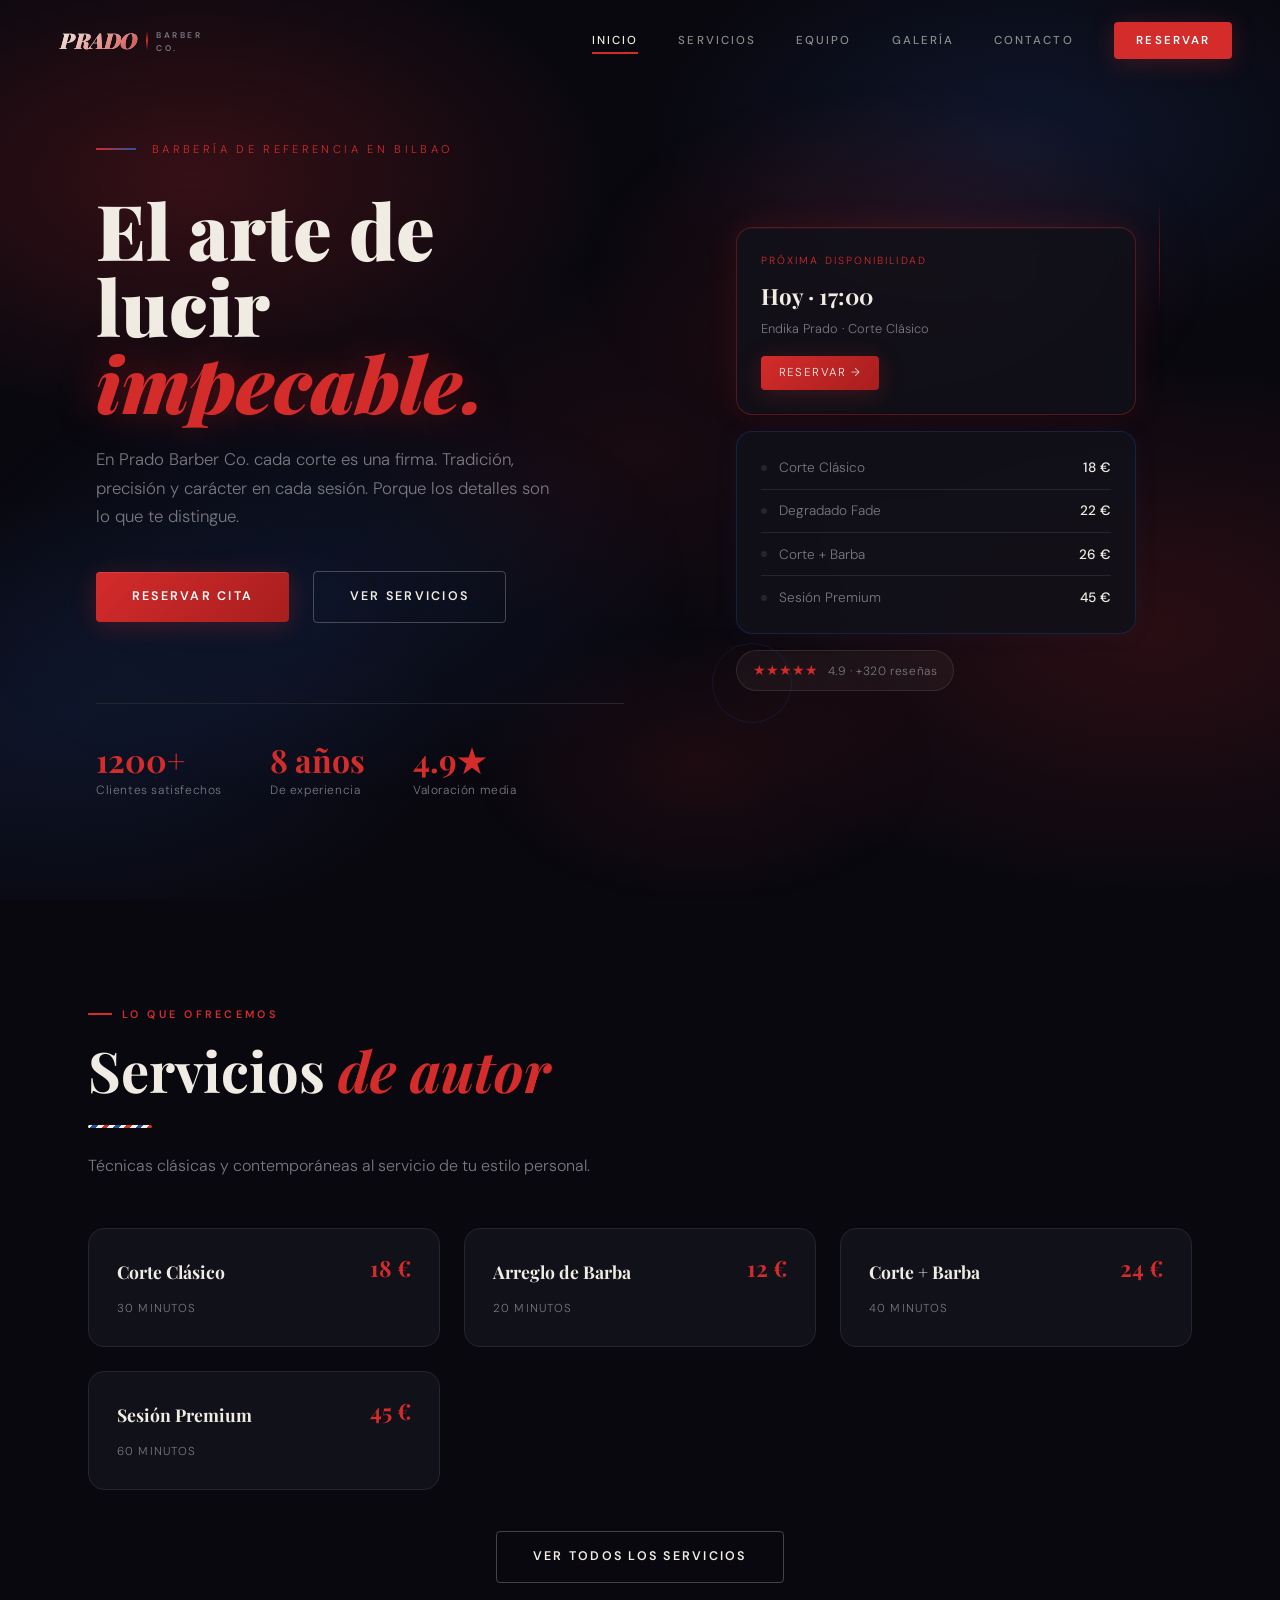
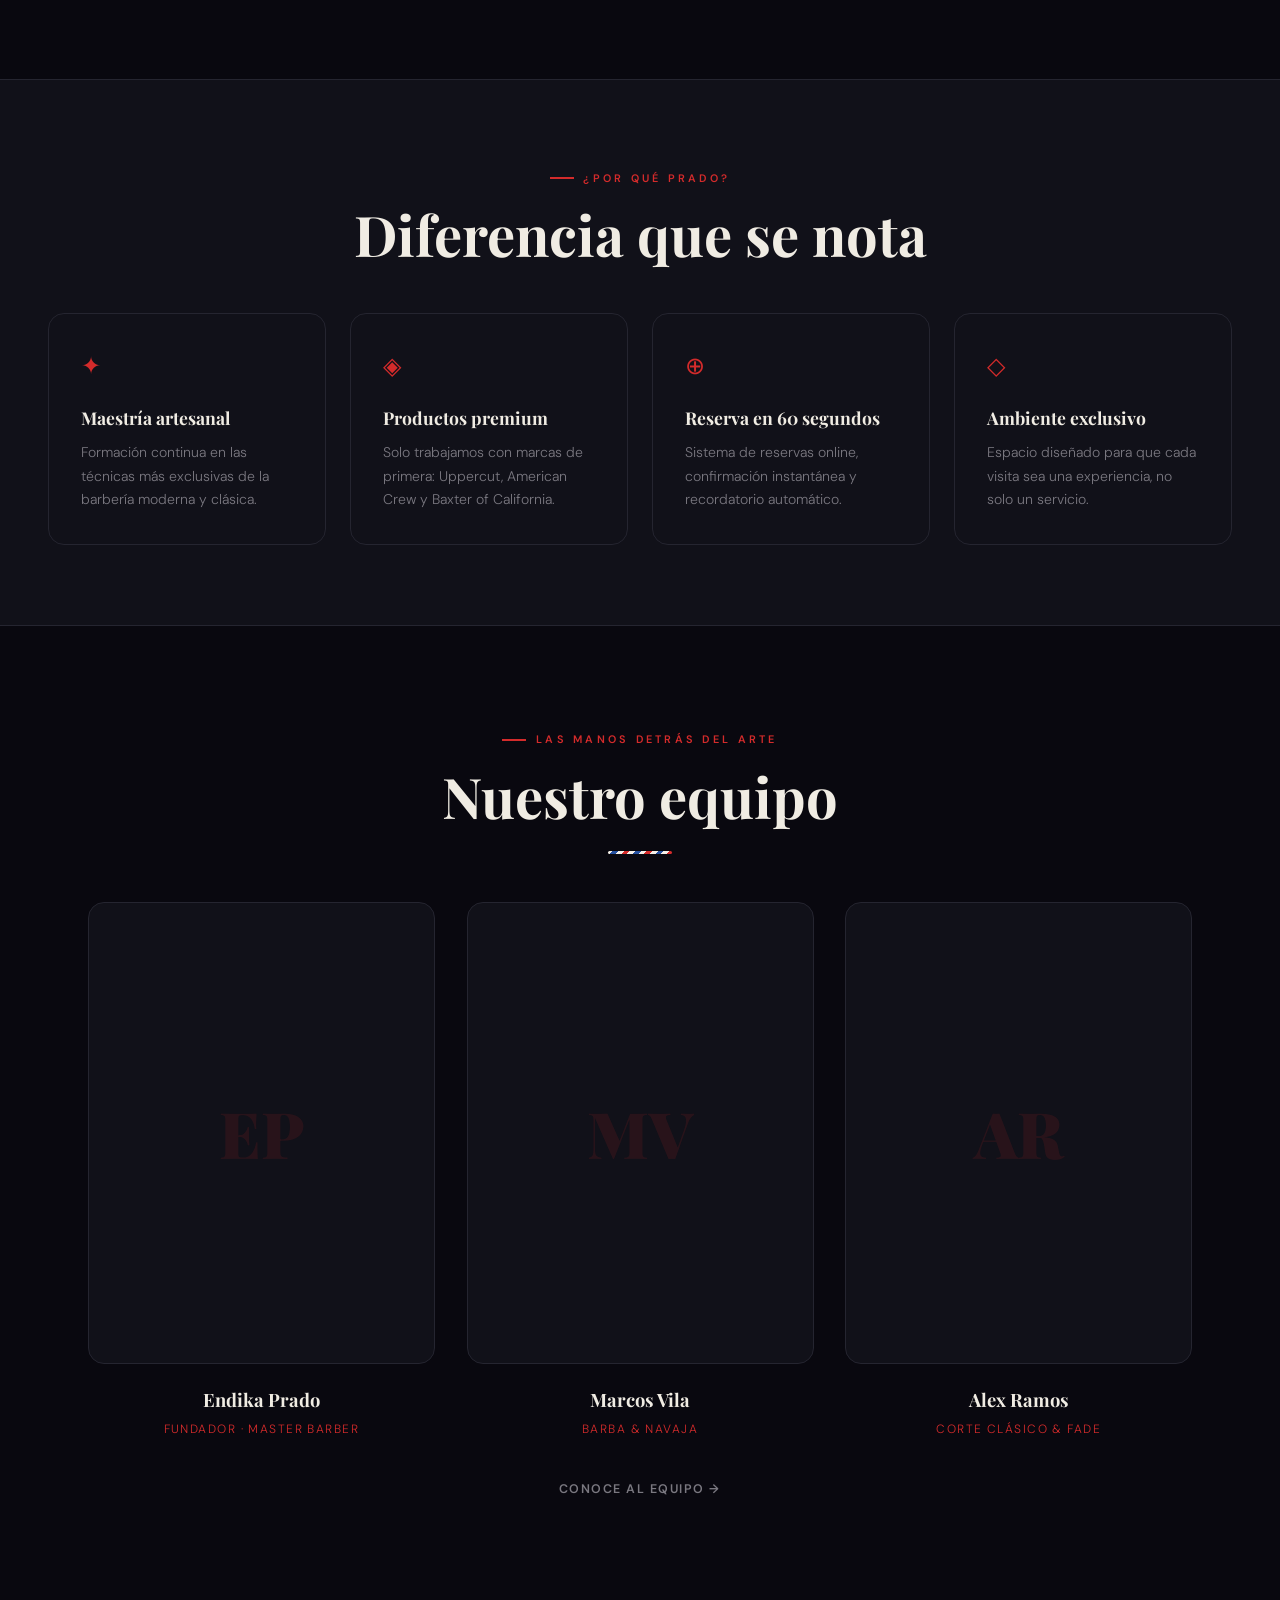
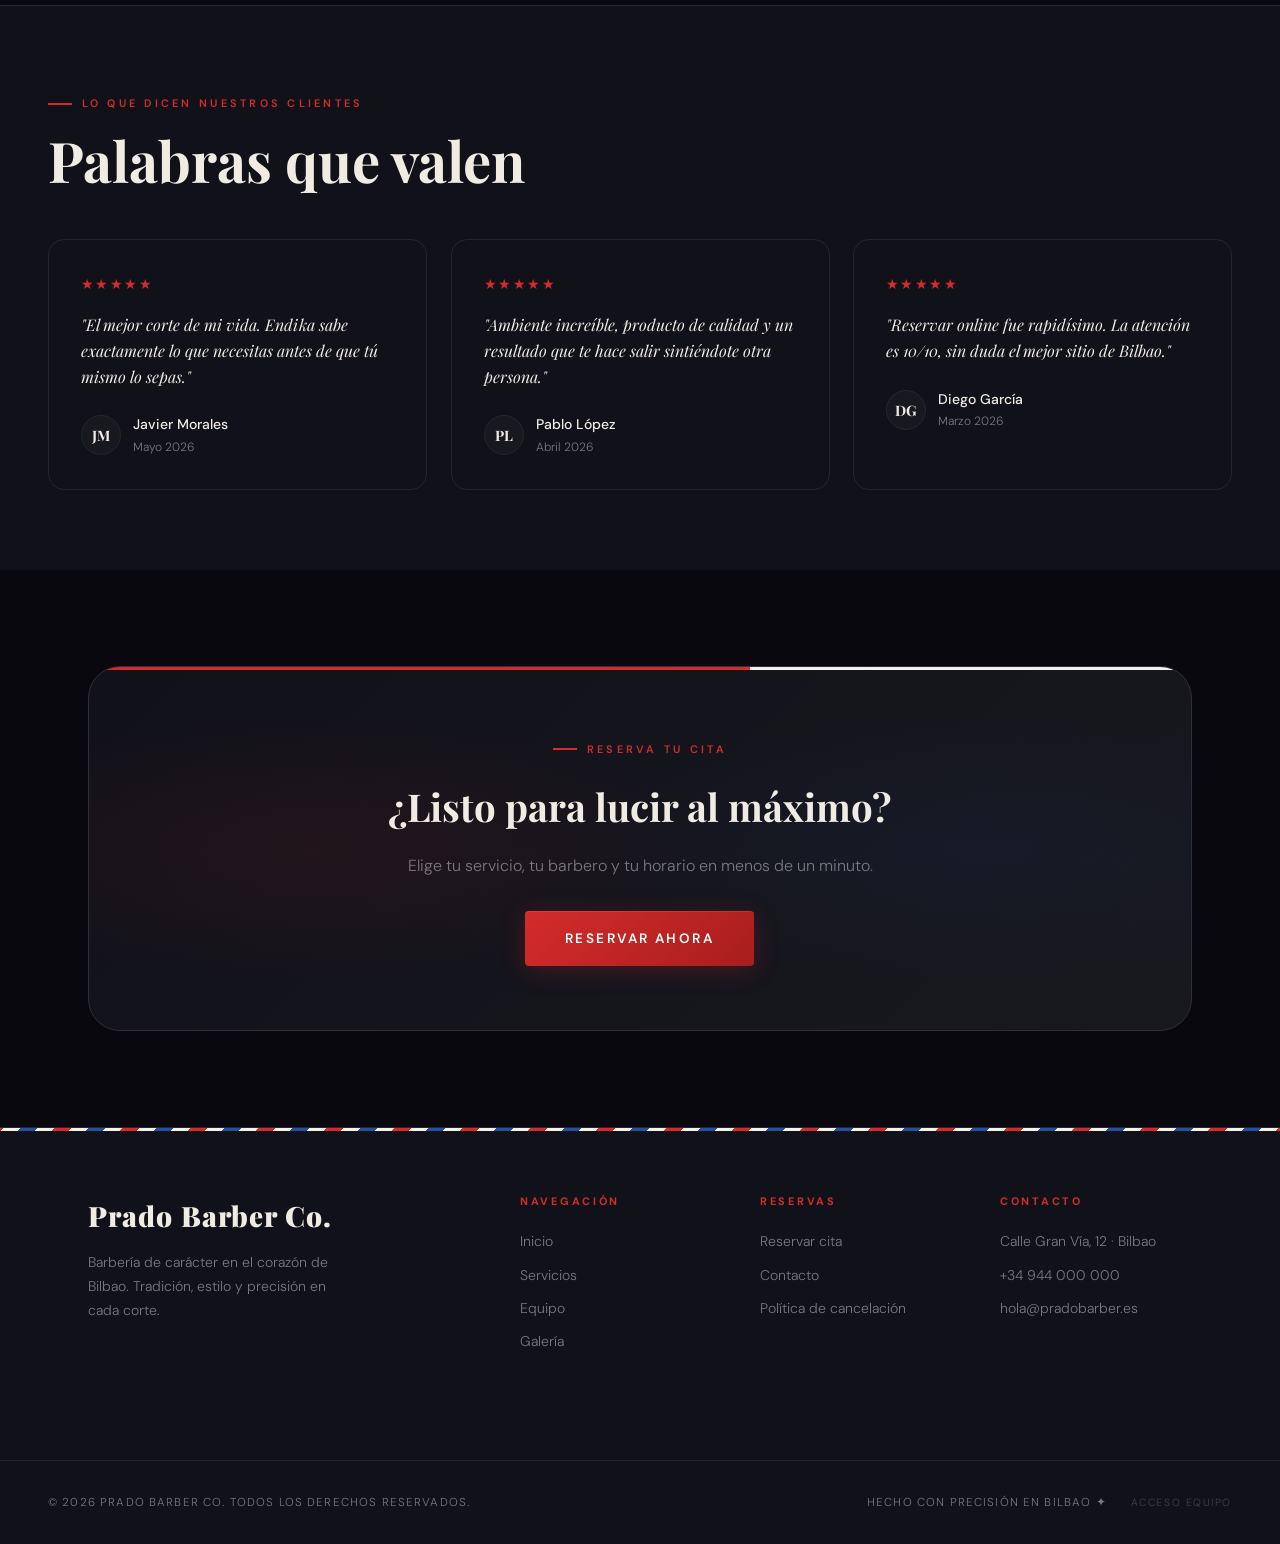
==== commit 7c9c2acb: "Versión 2.0.3" ====
--- a/index.html
+++ b/index.html
@@ -168,9 +168,9 @@
                     <div class="service-card-body">
                         <div class="service-card-header">
                             <span class="service-name">Corte + Barba</span>
-                            <span class="service-price">26 €</span>
-                        </div>
-                        <div class="service-duration">50 minutos</div>
+                            <span class="service-price">24 €</span>
+                        </div>
+                        <div class="service-duration">40 minutos</div>
                     </div>
                 </div>
                 <div class="service-card reveal reveal-delay-4">
@@ -179,8 +179,7 @@
                             <span class="service-name">Sesión Premium</span>
                             <span class="service-price">45 €</span>
                         </div>
-                        <div class="service-duration">75 minutos · Todo
-                            incluido</div>
+                        <div class="service-duration">60 minutos</div>
                     </div>
                 </div>
             </div>
--- a/assets/css/mobile.css
+++ b/assets/css/mobile.css
@@ -14,7 +14,7 @@
 
     /* ===== NAVBAR ===== */
     .navbar {
-        padding: 1rem 1.25rem;
+        padding: 0 1.25rem;
         height: 60px;
         z-index: 100;
     }
@@ -28,28 +28,57 @@
         letter-spacing: 0.18em;
     }
 
-    /* Hamburger */
+    /* ── Hamburger ── */
     .hamburger {
         display: flex !important;
         position: relative;
-        z-index: 1000;
+        z-index: 1100;
+        width: 40px;
+        height: 40px;
+        padding: 0;
+        background: transparent;
+        border: none;
+        cursor: pointer;
+        align-items: center;
+        justify-content: center;
+        flex-direction: column;
+        gap: 5px;
     }
 
     .hamburger span {
-        transition: transform 0.3s ease, opacity 0.3s ease !important;
+        display: block;
+        width: 22px;
+        height: 1.5px;
+        background: var(--color-text);
+        border-radius: 2px;
+        transform-origin: center;
+        transition: transform 0.38s cubic-bezier(0.23, 1, 0.32, 1),
+                    opacity   0.25s ease,
+                    background 0.3s ease !important;
+    }
+
+    /* Estado abierto — hamburger se convierte en X dorada */
+    .hamburger.is-open span:nth-child(1) {
+        transform: rotate(45deg) translate(4.5px, 4.5px) !important;
+        background: var(--color-gold) !important;
+    }
+    .hamburger.is-open span:nth-child(2) {
+        opacity: 0 !important;
+        transform: scaleX(0) !important;
+    }
+    .hamburger.is-open span:nth-child(3) {
+        transform: rotate(-45deg) translate(4.5px, -4.5px) !important;
+        background: var(--color-gold) !important;
     }
 
     /* Menú oculto por defecto */
-    .nav-links:not(.open) {
+    .nav-links:not(.open):not(.closing) {
         display: none;
     }
 
     /* ── OVERLAY ABIERTO ── */
-    /* El JS sobreescribe display/position/etc inline.
-     Aquí definimos el aspecto visual de los links */
-
-    /* Overlay — pantalla completa con animación */
-    .nav-links.open {
+    .nav-links.open,
+    .nav-links.closing {
         display: flex !important;
         flex-direction: column;
         position: fixed;
@@ -59,8 +88,9 @@
         bottom: 0;
         width: 100vw;
         height: 100dvh;
-        z-index: 500;
-        background: #0a0900;
+        z-index: 1000;
+        background: radial-gradient(ellipse at 50% 0%, rgba(201,168,76,0.06) 0%, transparent 55%),
+                    linear-gradient(180deg, #0d0b10 0%, #09080f 60%);
         justify-content: center;
         align-items: center;
         gap: 0;
@@ -68,121 +98,155 @@
         margin: 0;
         border: none;
         border-radius: 0;
-        overflow-y: auto;
-        animation: menuSlideIn 0.45s cubic-bezier(0.16, 1, 0.3, 1) forwards;
-    }
-
-    @keyframes menuSlideIn {
-        from {
-            clip-path: inset(0 0 100% 0);
-            opacity: 0.4;
-        }
-
-        to {
-            clip-path: inset(0 0 0% 0);
-            opacity: 1;
-        }
-    }
-
-    /* Decoración: línea dorada sutil en la parte superior */
-    .nav-links.open::before {
+        overflow: hidden;
+    }
+
+    .nav-links.open {
+        animation: mobileMenuIn 0.5s cubic-bezier(0.16, 1, 0.3, 1) forwards;
+    }
+
+    .nav-links.closing {
+        animation: mobileMenuOut 0.35s cubic-bezier(0.4, 0, 1, 1) forwards;
+    }
+
+    @keyframes mobileMenuIn {
+        from { clip-path: inset(0 0 100% 0 round 0 0 28px 28px); opacity: 0.6; }
+        to   { clip-path: inset(0 0 0%   0 round 0);              opacity: 1;   }
+    }
+
+    @keyframes mobileMenuOut {
+        from { clip-path: inset(0 0 0%   0 round 0);              opacity: 1;   }
+        to   { clip-path: inset(0 0 100% 0 round 0 0 28px 28px); opacity: 0;   }
+    }
+
+    /* Línea dorada superior */
+    .nav-links.open::before,
+    .nav-links.closing::before {
         content: '';
         position: absolute;
         top: 0;
         left: 0;
         right: 0;
         height: 1px;
-        background: linear-gradient(90deg, transparent, var(--color-gold-dim), transparent);
-    }
-
-    /* Decoración: texto de marca translúcido de fondo */
-    .nav-links.open::after {
+        background: linear-gradient(90deg, transparent 5%, var(--color-gold-dim) 40%, var(--color-gold) 50%, var(--color-gold-dim) 60%, transparent 95%);
+        opacity: 0.6;
+    }
+
+    /* Marca de agua PRADO */
+    .nav-links.open::after,
+    .nav-links.closing::after {
         content: 'PRADO';
         position: absolute;
-        bottom: 2rem;
+        bottom: 1.5rem;
         left: 50%;
         transform: translateX(-50%);
         font-family: var(--font-display);
-        font-size: 5rem;
+        font-size: clamp(4rem, 18vw, 6rem);
         font-weight: 900;
-        color: rgba(201, 168, 76, 0.04);
-        letter-spacing: 0.3em;
+        font-style: italic;
+        color: transparent;
+        -webkit-text-stroke: 1px rgba(201, 168, 76, 0.07);
+        letter-spacing: 0.25em;
         pointer-events: none;
         white-space: nowrap;
         user-select: none;
     }
 
-    /* Links dentro del overlay */
-    .nav-links.open a {
+    /* ── Links dentro del overlay ── */
+    .nav-links.open a,
+    .nav-links.closing a {
         position: relative;
         display: block !important;
         width: 100%;
         text-align: center;
         font-family: var(--font-display) !important;
-        font-size: 1.6rem !important;
+        font-size: clamp(1.5rem, 6vw, 1.9rem) !important;
         font-weight: 700 !important;
         font-style: italic;
-        letter-spacing: 0.02em !important;
+        letter-spacing: 0.01em !important;
         text-transform: none !important;
-        color: rgba(240, 236, 227, 0.35) !important;
-        padding: 0.85rem 2rem !important;
+        color: rgba(240, 236, 227, 0.28) !important;
+        padding: 0.8rem 2rem !important;
         border: none !important;
         border-radius: 0 !important;
         background: transparent !important;
-        transition: color 0.25s ease, transform 0.25s ease !important;
+        transition: color 0.3s ease, letter-spacing 0.3s ease !important;
+        overflow: hidden;
+    }
+
+    /* Subrayado dorado animado en hover */
+    .nav-links.open a::before {
+        content: '';
+        position: absolute !important;
+        bottom: 0.6rem;
+        left: 50%;
+        transform: translateX(-50%) scaleX(0) !important;
+        width: 32px;
+        height: 1px;
+        background: var(--color-gold);
+        opacity: 0;
+        transition: transform 0.3s cubic-bezier(0.23,1,0.32,1), opacity 0.3s ease !important;
+    }
+
+    .nav-links.open a:hover::before {
+        transform: translateX(-50%) scaleX(1) !important;
+        opacity: 0.9;
     }
 
     .nav-links.open a:hover {
-        color: var(--color-gold) !important;
-        transform: scale(1.04) !important;
+        color: rgba(240, 236, 227, 0.92) !important;
+        letter-spacing: 0.04em !important;
         background: transparent !important;
     }
 
     .nav-links.open a.active {
         color: var(--color-text) !important;
-        font-style: italic;
     }
 
     /* Línea decorativa bajo el link activo */
     .nav-links.open a.active::after {
         content: '';
         display: block !important;
-        width: 24px;
+        width: 20px;
         height: 1px;
         background: var(--color-gold);
-        margin: 0.2rem auto 0;
+        margin: 0.15rem auto 0;
         opacity: 0.8;
         position: static !important;
         transform: none !important;
     }
 
-    /* Botón reservar: diferente, destacado */
-    .nav-links.open a.nav-cta {
+    /* ── Botón RESERVAR ── */
+    .nav-links.open a.nav-cta,
+    .nav-links.closing a.nav-cta {
         font-family: var(--font-body) !important;
-        font-size: 0.72rem !important;
-        font-weight: 500 !important;
+        font-size: 0.7rem !important;
+        font-weight: 600 !important;
         font-style: normal !important;
-        letter-spacing: 0.2em !important;
+        letter-spacing: 0.22em !important;
         text-transform: uppercase !important;
         color: var(--color-gold) !important;
-        border: 1px solid var(--color-gold-dim) !important;
-        border-radius: var(--radius-sm) !important;
-        padding: 0.85rem 2.5rem !important;
-        margin-top: 1.5rem !important;
+        border: 1px solid rgba(201,168,76,0.45) !important;
+        border-radius: 3px !important;
+        padding: 0.9rem 2.75rem !important;
+        margin-top: 1.75rem !important;
         width: auto !important;
         display: inline-block !important;
-        transition: background 0.25s ease, color 0.25s ease, border-color 0.25s ease, transform 0.25s ease !important;
-    }
+        box-shadow: 0 0 0 0 rgba(201,168,76,0);
+        transition: background 0.3s ease, color 0.3s ease, border-color 0.3s ease,
+                    box-shadow 0.3s ease, transform 0.3s cubic-bezier(0.23,1,0.32,1) !important;
+    }
+
+    .nav-links.open a.nav-cta::before { display: none !important; }
+    .nav-links.open a.nav-cta::after  { display: none !important; }
 
     .nav-links.open a.nav-cta:hover {
-        background: var(--color-gold) !important;
-        color: #000 !important;
+        background: rgba(201,168,76,0.1) !important;
+        color: var(--color-gold-light) !important;
         border-color: var(--color-gold) !important;
+        box-shadow: 0 0 24px rgba(201,168,76,0.18), inset 0 0 18px rgba(201,168,76,0.06) !important;
         transform: translateY(-2px) !important;
-    }
-
-    .nav-links.open a.nav-cta::after {
-        display: none !important;
+        letter-spacing: 0.26em !important;
     }
 
     /* ===== HERO — INDEX ===== */
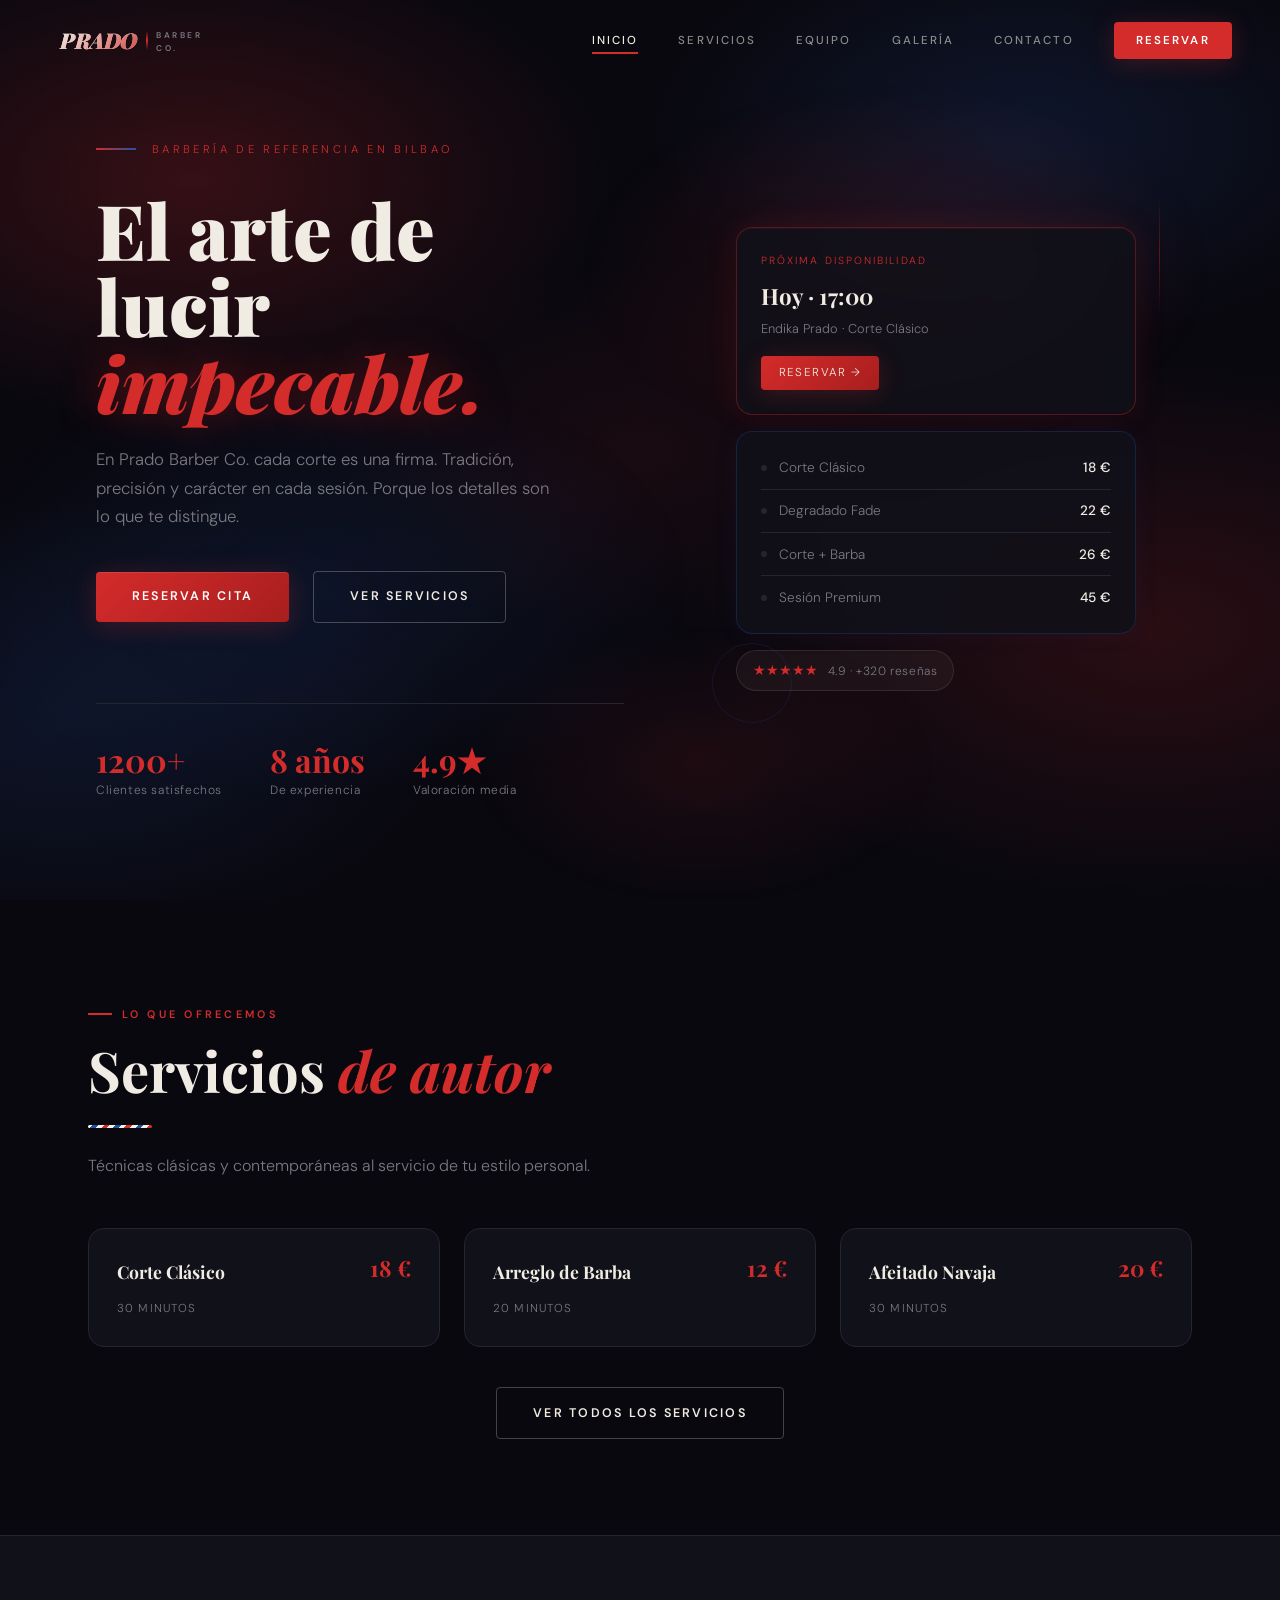
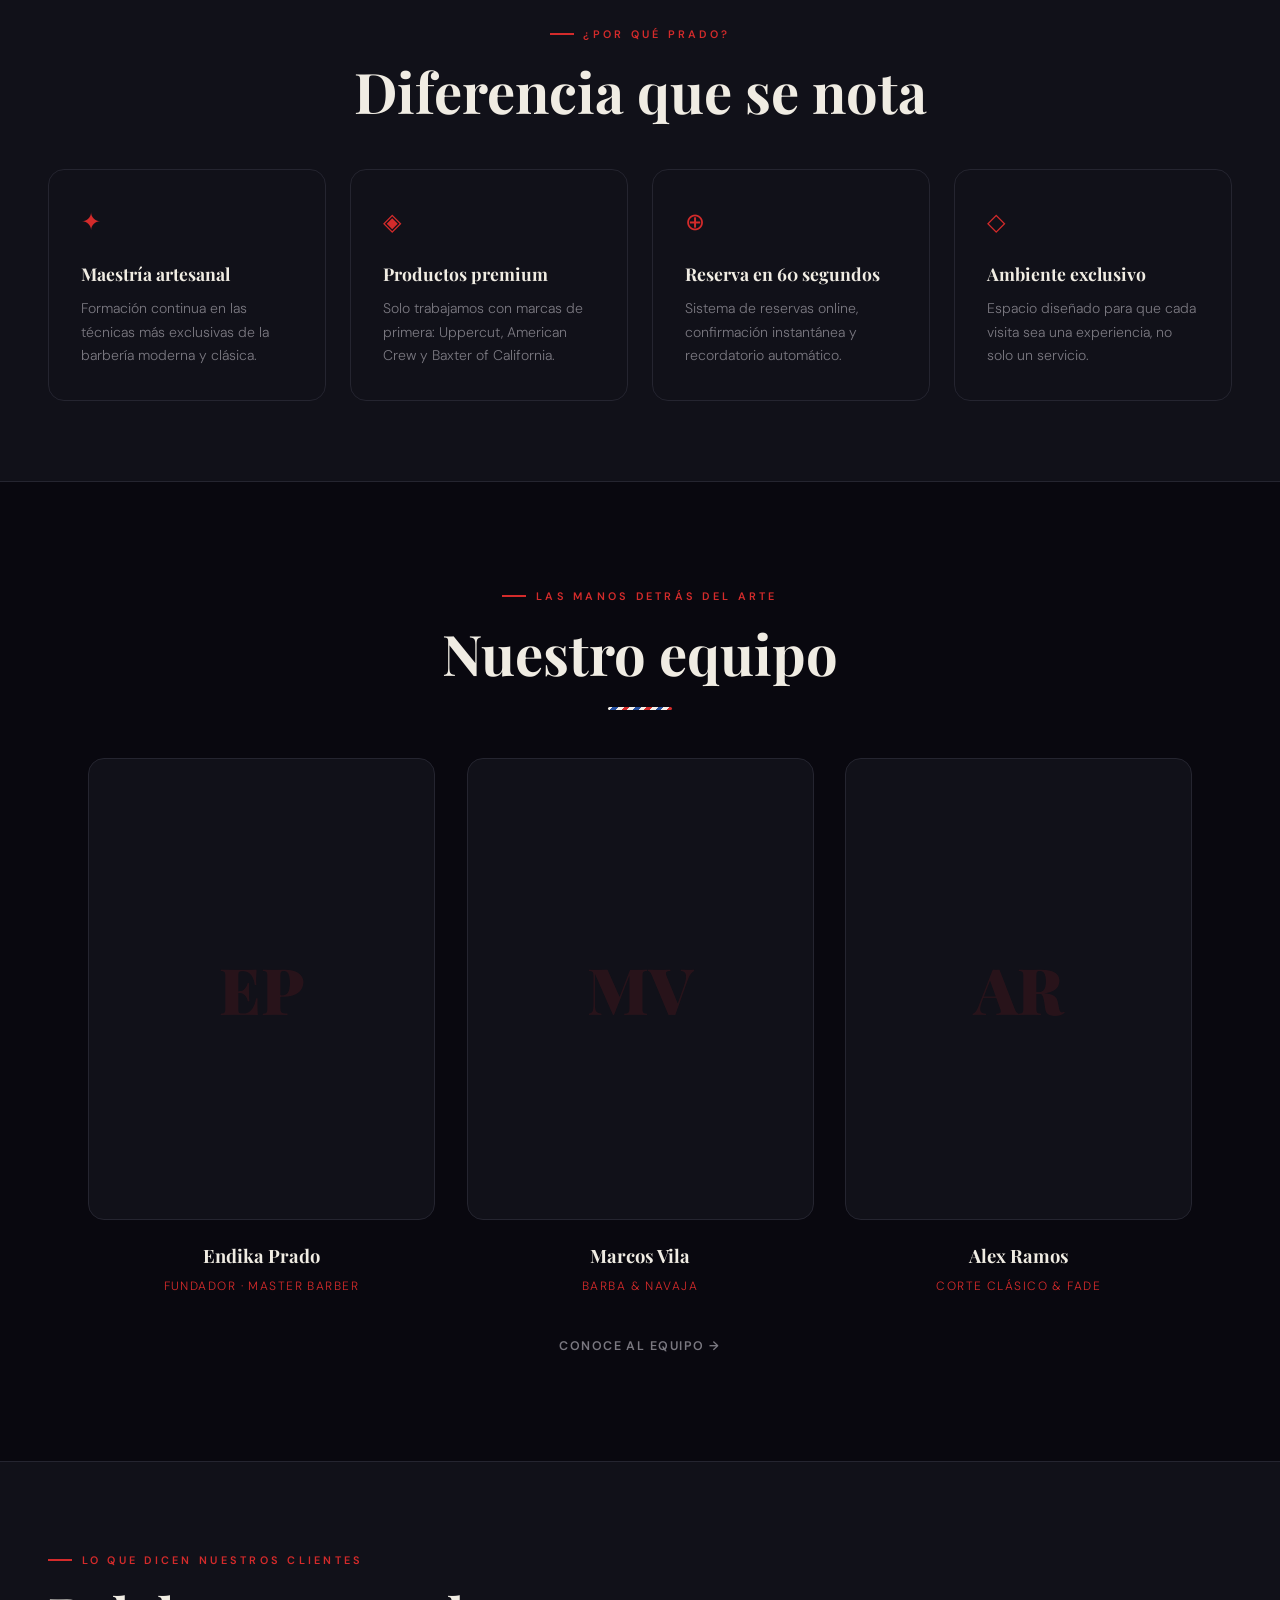
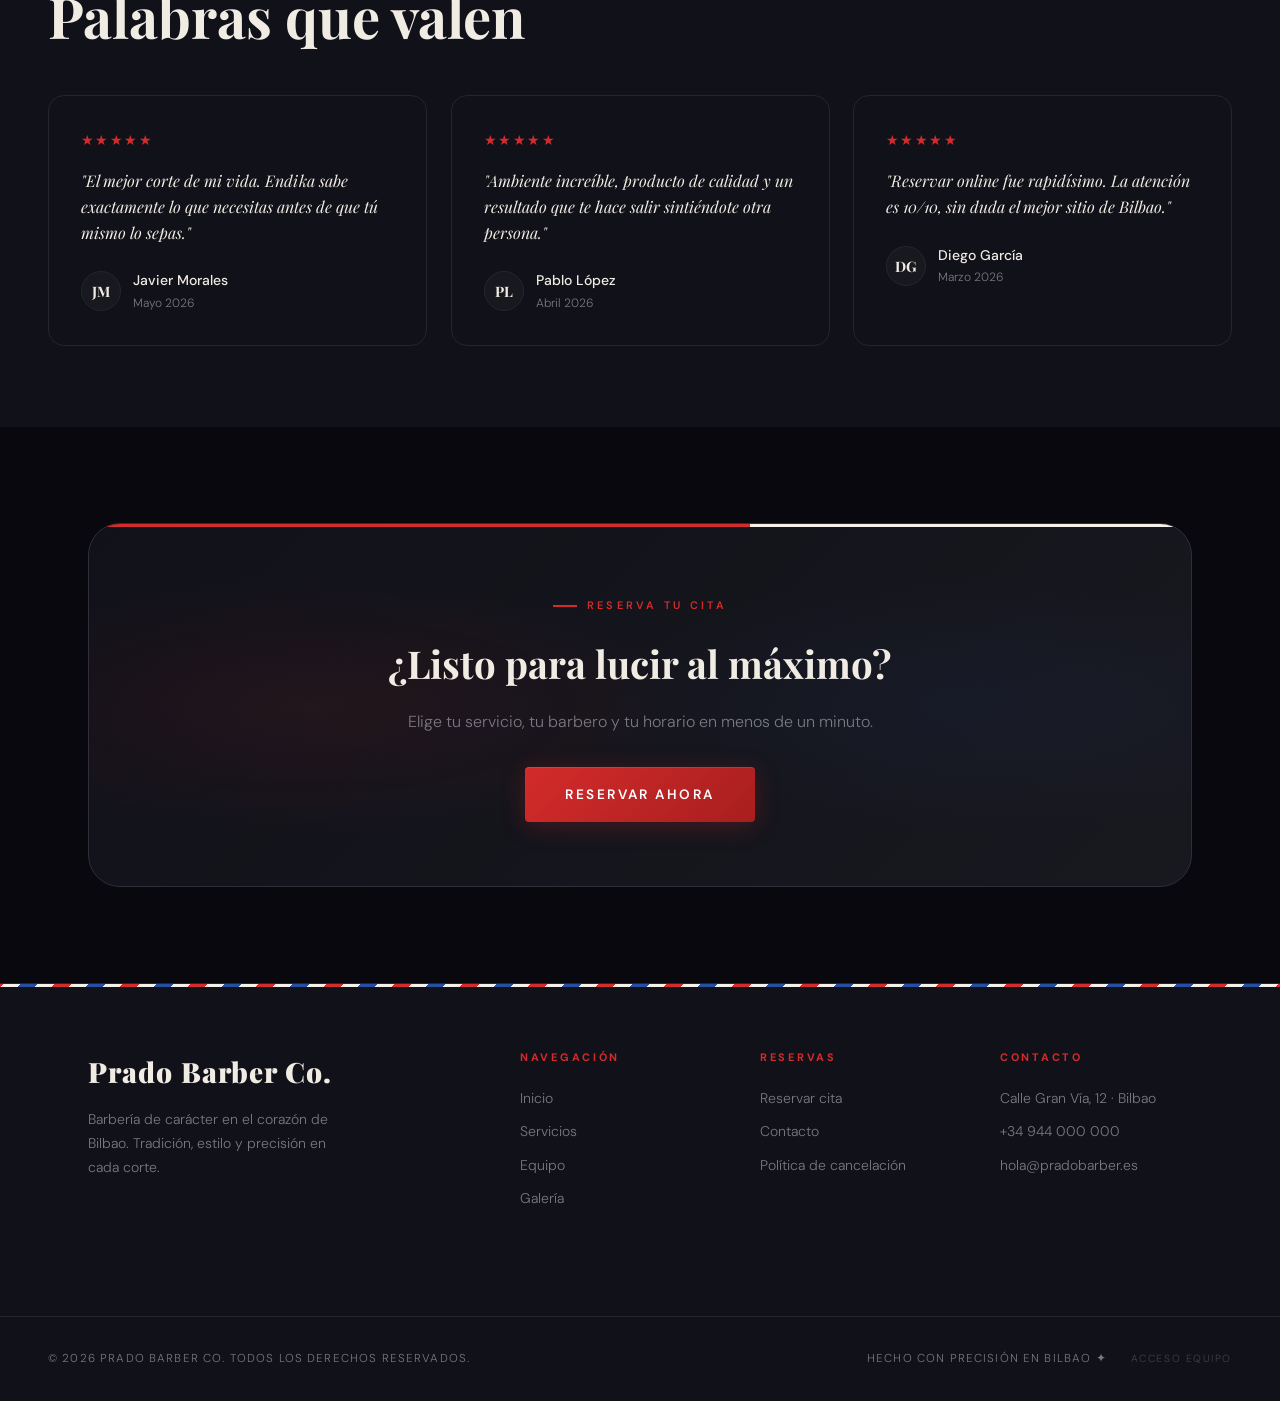
==== commit 4909e14c: "Versión 2.0.4" ====
--- a/index.html
+++ b/index.html
@@ -167,19 +167,10 @@
                 <div class="service-card reveal reveal-delay-3">
                     <div class="service-card-body">
                         <div class="service-card-header">
-                            <span class="service-name">Corte + Barba</span>
-                            <span class="service-price">24 €</span>
-                        </div>
-                        <div class="service-duration">40 minutos</div>
-                    </div>
-                </div>
-                <div class="service-card reveal reveal-delay-4">
-                    <div class="service-card-body">
-                        <div class="service-card-header">
-                            <span class="service-name">Sesión Premium</span>
-                            <span class="service-price">45 €</span>
-                        </div>
-                        <div class="service-duration">60 minutos</div>
+                            <span class="service-name">Afeitado Navaja</span>
+                            <span class="service-price">20 €</span>
+                        </div>
+                        <div class="service-duration">30 minutos</div>
                     </div>
                 </div>
             </div>
@@ -235,22 +226,19 @@
                 <h2 class="section-title">Nuestro equipo</h2>
                 <div class="gold-divider" style="margin:1.5rem auto;"></div>
             </div>
-            <div class="team-grid">
+            <div class="team-grid" id="home-team-grid">
                 <div class="team-card reveal reveal-delay-1">
-                    <div class="team-photo"><div
-                            class="team-photo-placeholder">EP</div></div>
+                    <div class="team-photo"><div class="team-photo-placeholder">EP</div></div>
                     <div class="team-name">Endika Prado</div>
                     <div class="team-role">Fundador · Master Barber</div>
                 </div>
                 <div class="team-card reveal reveal-delay-2">
-                    <div class="team-photo"><div
-                            class="team-photo-placeholder">MV</div></div>
+                    <div class="team-photo"><div class="team-photo-placeholder">MV</div></div>
                     <div class="team-name">Marcos Vila</div>
                     <div class="team-role">Barba & Navaja</div>
                 </div>
                 <div class="team-card reveal reveal-delay-3">
-                    <div class="team-photo"><div
-                            class="team-photo-placeholder">AR</div></div>
+                    <div class="team-photo"><div class="team-photo-placeholder">AR</div></div>
                     <div class="team-name">Alex Ramos</div>
                     <div class="team-role">Corte Clásico & Fade</div>
                 </div>
@@ -260,6 +248,28 @@
                     →</a>
             </div>
         </section>
+        <script>
+        (function loadHomeTeam() {
+            const delays = ['reveal reveal-delay-1','reveal reveal-delay-2','reveal reveal-delay-3','reveal reveal-delay-4'];
+            fetch('./backend/api/barberos.php')
+                .then(r => r.json())
+                .then(json => {
+                    if (!json.ok || !json.data.length) return;
+                    const grid = document.getElementById('home-team-grid');
+                    if (!grid) return;
+                    grid.innerHTML = json.data.map((b, i) => `
+                        <div class="team-card ${delays[i] || 'reveal'}">
+                            <div class="team-photo"><div class="team-photo-placeholder">${b.iniciales}</div></div>
+                            <div class="team-name">${b.nombre}</div>
+                            <div class="team-role">${b.especialidad || ''}</div>
+                        </div>`).join('');
+                    if (window._revealObserver) {
+                        grid.querySelectorAll('.reveal').forEach(el => window._revealObserver.observe(el));
+                    }
+                })
+                .catch(() => {});
+        })();
+        </script>
 
         <!-- TESTIMONIALS -->
         <section
--- a/assets/css/layout.css
+++ b/assets/css/layout.css
@@ -217,24 +217,23 @@
     font-weight: 600 !important;
     letter-spacing: 0.18em !important;
     text-transform: uppercase !important;
-    transition: background 0.2s ease,
-                transform 0.4s var(--spring),
-                box-shadow 0.4s var(--spring) !important;
+    transition: background 0.35s ease,
+                box-shadow 0.35s ease,
+                filter 0.35s ease !important;
     box-shadow: var(--shadow-red) !important;
-    will-change: transform;
     user-select: none;
 }
 
 .nav-cta:hover {
     background: var(--red-dark) !important;
-    transform: translateY(-3px) scale(1.04) !important;
-    box-shadow: 0 16px 40px rgba(212,43,43,0.4) !important;
+    box-shadow: 0 6px 28px rgba(212,43,43,0.55), 0 0 0 1px rgba(255,255,255,0.06) !important;
+    filter: brightness(1.1) !important;
     color: #fff !important;
 }
 
 .nav-cta:active {
-    transform: scale(0.96) !important;
-    transition-duration: 0.1s !important;
+    filter: brightness(0.88) !important;
+    transition-duration: 0.08s !important;
 }
 
 .nav-cta::after { display: none !important; }
--- a/assets/css/components.css
+++ b/assets/css/components.css
@@ -15,23 +15,22 @@
     letter-spacing: 0.18em;
     text-transform: uppercase;
     border-radius: var(--radius-sm);
-    transition: transform var(--spring-duration) var(--spring),
-                box-shadow var(--spring-duration) var(--spring),
-                background 0.2s ease,
-                border-color 0.2s ease,
-                color 0.2s ease;
+    transition: box-shadow 0.35s ease,
+                background 0.35s ease,
+                filter 0.35s ease,
+                border-color 0.25s ease,
+                color 0.25s ease;
     cursor: pointer;
     position: relative;
     overflow: hidden;
     border: none;
-    will-change: transform;
     -webkit-tap-highlight-color: transparent;
     user-select: none;
 }
 
 .btn:active {
-    transform: scale(0.97) !important;
-    transition-duration: 0.1s !important;
+    filter: brightness(0.9);
+    transition-duration: 0.08s;
 }
 
 /* Shimmer on hover */
@@ -55,8 +54,9 @@
 }
 
 .btn-primary:hover {
-    transform: translateY(-3px) scale(1.02);
-    box-shadow: 0 16px 40px rgba(212,43,43,0.45), inset 0 1px 0 rgba(255,255,255,0.12);
+    background: linear-gradient(135deg, #e03030 0%, var(--red) 100%);
+    box-shadow: 0 8px 32px rgba(212,43,43,0.55), 0 0 0 1px rgba(255,255,255,0.08), inset 0 1px 0 rgba(255,255,255,0.18);
+    filter: brightness(1.08);
 }
 
 /* ── OUTLINE: white border, red on hover ── */
@@ -80,8 +80,9 @@
 }
 
 .btn-blue:hover {
-    transform: translateY(-3px) scale(1.02);
-    box-shadow: 0 16px 40px rgba(37,80,160,0.45);
+    background: linear-gradient(135deg, #3060d0 0%, var(--blue-mid) 100%);
+    box-shadow: 0 8px 32px rgba(37,80,160,0.55), 0 0 0 1px rgba(255,255,255,0.08), inset 0 1px 0 rgba(255,255,255,0.18);
+    filter: brightness(1.1);
 }
 
 /* ── TRICOLOR: barber pole accent ── */
@@ -337,6 +338,20 @@
 .toast.show { transform: translateY(0); }
 .toast-icon { color: var(--red); font-size: 1.1rem; }
 
+/* ===== BUTTON RIPPLE ON CLICK ===== */
+.btn-ripple {
+    position: absolute;
+    border-radius: 50%;
+    background: rgba(255,255,255,0.22);
+    pointer-events: none;
+    animation: btn-ripple-expand 0.55s cubic-bezier(0.22, 0.61, 0.36, 1) forwards;
+}
+
+@keyframes btn-ripple-expand {
+    from { transform: scale(0); opacity: 1; }
+    to   { transform: scale(1); opacity: 0; }
+}
+
 /* ===== BARBER POLE STRIPE (decorative) ===== */
 .stripe-bar {
     height: 4px;
--- a/assets/css/home.css
+++ b/assets/css/home.css
@@ -217,16 +217,14 @@
     background: linear-gradient(135deg, var(--red) 0%, var(--red-dark) 100%);
     border-radius: var(--radius-sm);
     padding:.45rem 1.1rem;
-    transition: transform var(--spring-duration) var(--spring),
-                box-shadow var(--spring-duration) var(--spring);
+    transition: box-shadow 0.35s ease, filter 0.35s ease;
     box-shadow: var(--shadow-red);
-    will-change: transform;
     user-select: none;
 }
 
 .hv-card-btn:hover {
-    transform: translateY(-3px) scale(1.04);
-    box-shadow: 0 12px 36px rgba(212,43,43,0.45);
+    box-shadow: 0 6px 28px rgba(212,43,43,0.55), 0 0 0 1px rgba(255,255,255,0.06);
+    filter: brightness(1.1);
 }
 
 .hv-card-btn:active {
--- a/assets/css/mobile.css
+++ b/assets/css/mobile.css
@@ -57,10 +57,10 @@
                     background 0.3s ease !important;
     }
 
-    /* Estado abierto — hamburger se convierte en X dorada */
+    /* Estado abierto — hamburger se convierte en X roja */
     .hamburger.is-open span:nth-child(1) {
         transform: rotate(45deg) translate(4.5px, 4.5px) !important;
-        background: var(--color-gold) !important;
+        background: var(--red) !important;
     }
     .hamburger.is-open span:nth-child(2) {
         opacity: 0 !important;
@@ -68,7 +68,7 @@
     }
     .hamburger.is-open span:nth-child(3) {
         transform: rotate(-45deg) translate(4.5px, -4.5px) !important;
-        background: var(--color-gold) !important;
+        background: var(--red) !important;
     }
 
     /* Menú oculto por defecto */
@@ -89,7 +89,7 @@
         width: 100vw;
         height: 100dvh;
         z-index: 1000;
-        background: radial-gradient(ellipse at 50% 0%, rgba(201,168,76,0.06) 0%, transparent 55%),
+        background: radial-gradient(ellipse at 50% 0%, rgba(212,43,43,0.07) 0%, transparent 55%),
                     linear-gradient(180deg, #0d0b10 0%, #09080f 60%);
         justify-content: center;
         align-items: center;
@@ -128,8 +128,8 @@
         left: 0;
         right: 0;
         height: 1px;
-        background: linear-gradient(90deg, transparent 5%, var(--color-gold-dim) 40%, var(--color-gold) 50%, var(--color-gold-dim) 60%, transparent 95%);
-        opacity: 0.6;
+        background: linear-gradient(90deg, transparent 5%, rgba(212,43,43,0.4) 40%, var(--red) 50%, rgba(212,43,43,0.4) 60%, transparent 95%);
+        opacity: 0.7;
     }
 
     /* Marca de agua PRADO */
@@ -138,15 +138,16 @@
         content: 'PRADO';
         position: absolute;
         bottom: 1.5rem;
-        left: 50%;
-        transform: translateX(-50%);
+        left: 0;
+        right: 0;
+        text-align: center;
         font-family: var(--font-display);
         font-size: clamp(4rem, 18vw, 6rem);
         font-weight: 900;
         font-style: italic;
         color: transparent;
-        -webkit-text-stroke: 1px rgba(201, 168, 76, 0.07);
-        letter-spacing: 0.25em;
+        -webkit-text-stroke: 1px rgba(212, 43, 43, 0.1);
+        letter-spacing: 0.3em;
         pointer-events: none;
         white-space: nowrap;
         user-select: none;
@@ -174,7 +175,7 @@
         overflow: hidden;
     }
 
-    /* Subrayado dorado animado en hover */
+    /* Subrayado rojo animado en hover */
     .nav-links.open a::before {
         content: '';
         position: absolute !important;
@@ -183,7 +184,7 @@
         transform: translateX(-50%) scaleX(0) !important;
         width: 32px;
         height: 1px;
-        background: var(--color-gold);
+        background: var(--red);
         opacity: 0;
         transition: transform 0.3s cubic-bezier(0.23,1,0.32,1), opacity 0.3s ease !important;
     }
@@ -209,7 +210,7 @@
         display: block !important;
         width: 20px;
         height: 1px;
-        background: var(--color-gold);
+        background: var(--red);
         margin: 0.15rem auto 0;
         opacity: 0.8;
         position: static !important;
@@ -225,14 +226,14 @@
         font-style: normal !important;
         letter-spacing: 0.22em !important;
         text-transform: uppercase !important;
-        color: var(--color-gold) !important;
-        border: 1px solid rgba(201,168,76,0.45) !important;
+        color: var(--red) !important;
+        border: 1px solid rgba(212,43,43,0.45) !important;
         border-radius: 3px !important;
         padding: 0.9rem 2.75rem !important;
         margin-top: 1.75rem !important;
         width: auto !important;
         display: inline-block !important;
-        box-shadow: 0 0 0 0 rgba(201,168,76,0);
+        box-shadow: 0 0 0 0 rgba(212,43,43,0);
         transition: background 0.3s ease, color 0.3s ease, border-color 0.3s ease,
                     box-shadow 0.3s ease, transform 0.3s cubic-bezier(0.23,1,0.32,1) !important;
     }
@@ -241,11 +242,11 @@
     .nav-links.open a.nav-cta::after  { display: none !important; }
 
     .nav-links.open a.nav-cta:hover {
-        background: rgba(201,168,76,0.1) !important;
-        color: var(--color-gold-light) !important;
-        border-color: var(--color-gold) !important;
-        box-shadow: 0 0 24px rgba(201,168,76,0.18), inset 0 0 18px rgba(201,168,76,0.06) !important;
-        transform: translateY(-2px) !important;
+        background: rgba(212,43,43,0.12) !important;
+        color: #f07070 !important;
+        border-color: var(--red) !important;
+        box-shadow: 0 4px 24px rgba(212,43,43,0.3), inset 0 0 18px rgba(212,43,43,0.07) !important;
+        filter: brightness(1.08) !important;
         letter-spacing: 0.26em !important;
     }
 
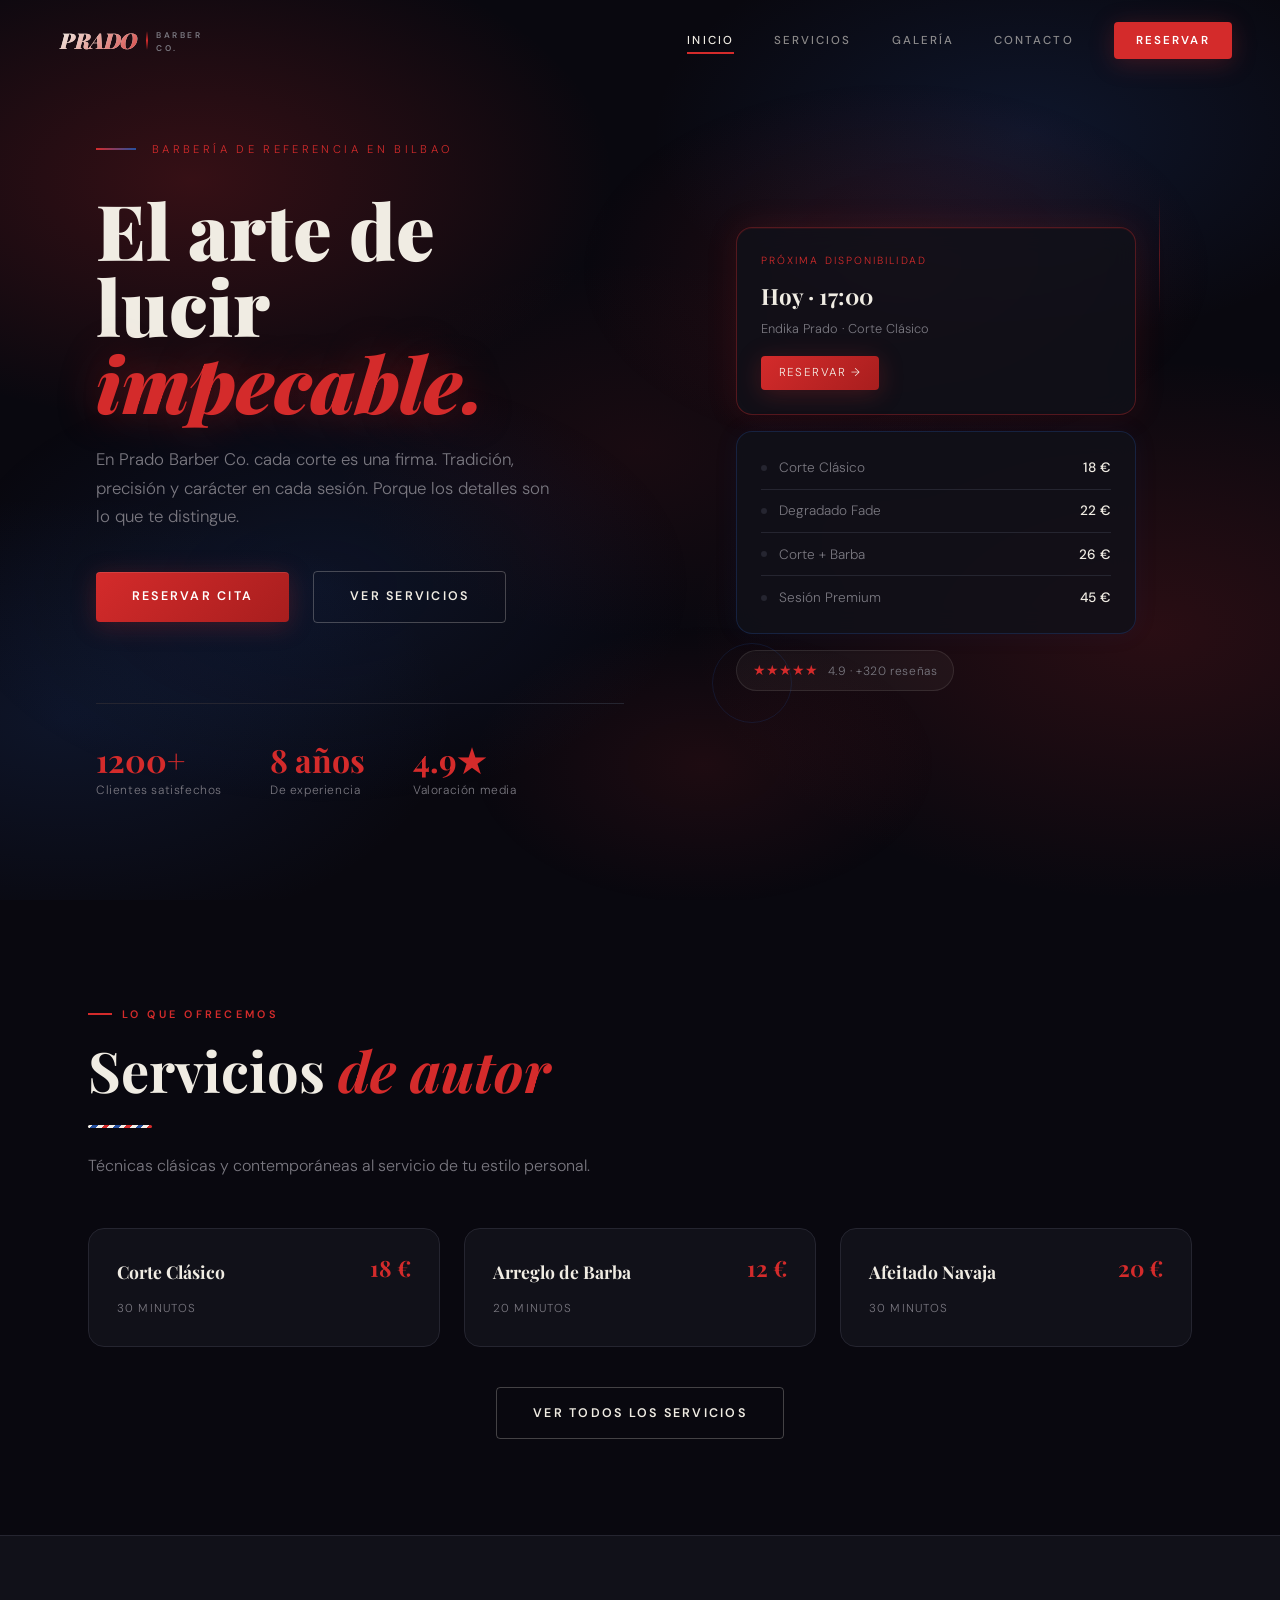
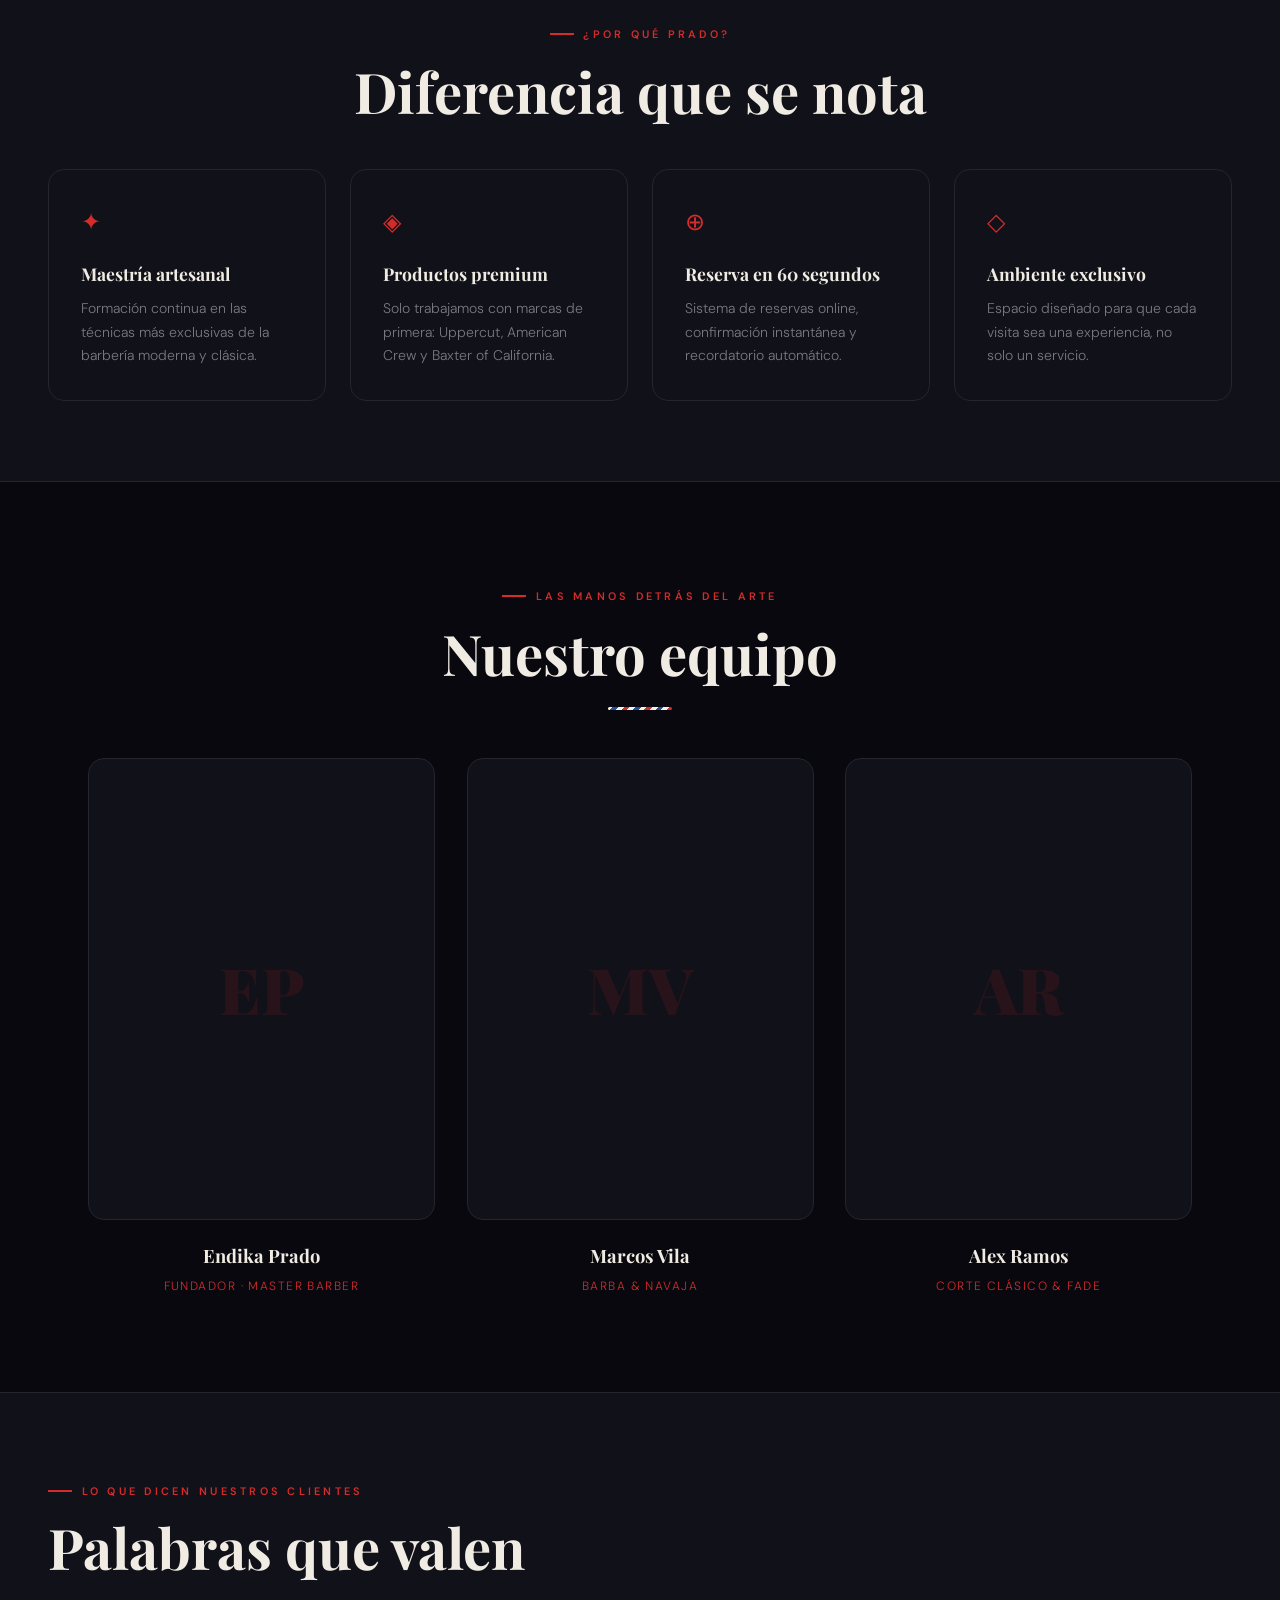
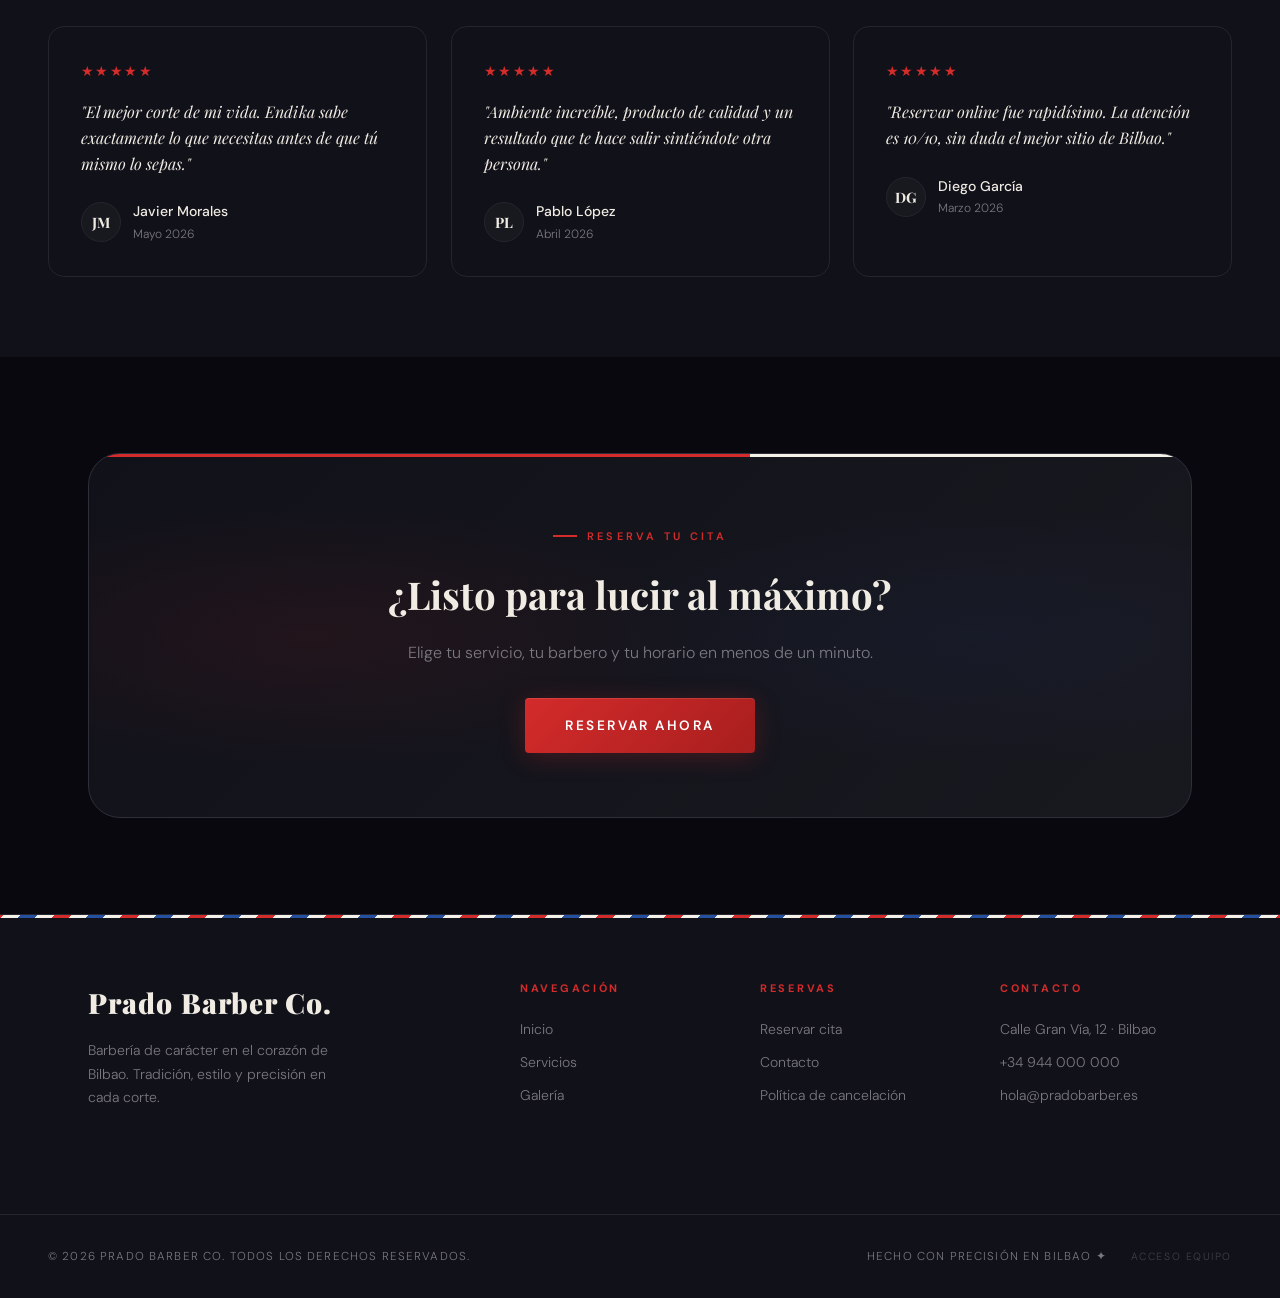
==== commit d18b0623: "Versión 2.0.6" ====
--- a/index.html
+++ b/index.html
@@ -31,7 +31,6 @@
             <div class="nav-links">
                 <a href="index.html" class="active">Inicio</a>
                 <a href="servicios.html">Servicios</a>
-                <a href="equipo.html">Equipo</a>
                 <a href="galeria.html">Galería</a>
                 <a href="contacto.html">Contacto</a>
                 <a href="reservas.html" class="nav-cta">Reservar</a>
@@ -242,10 +241,6 @@
                     <div class="team-name">Alex Ramos</div>
                     <div class="team-role">Corte Clásico & Fade</div>
                 </div>
-            </div>
-            <div style="text-align:center; margin-top:2rem;">
-                <a href="equipo.html" class="btn btn-ghost">Conoce al equipo
-                    →</a>
             </div>
         </section>
         <script>
@@ -350,7 +345,7 @@
                     <h4>Navegación</h4>
                     <a href="index.html">Inicio</a>
                     <a href="servicios.html">Servicios</a>
-                    <a href="equipo.html">Equipo</a>
+
                     <a href="galeria.html">Galería</a>
                 </div>
                 <div class="footer-col">
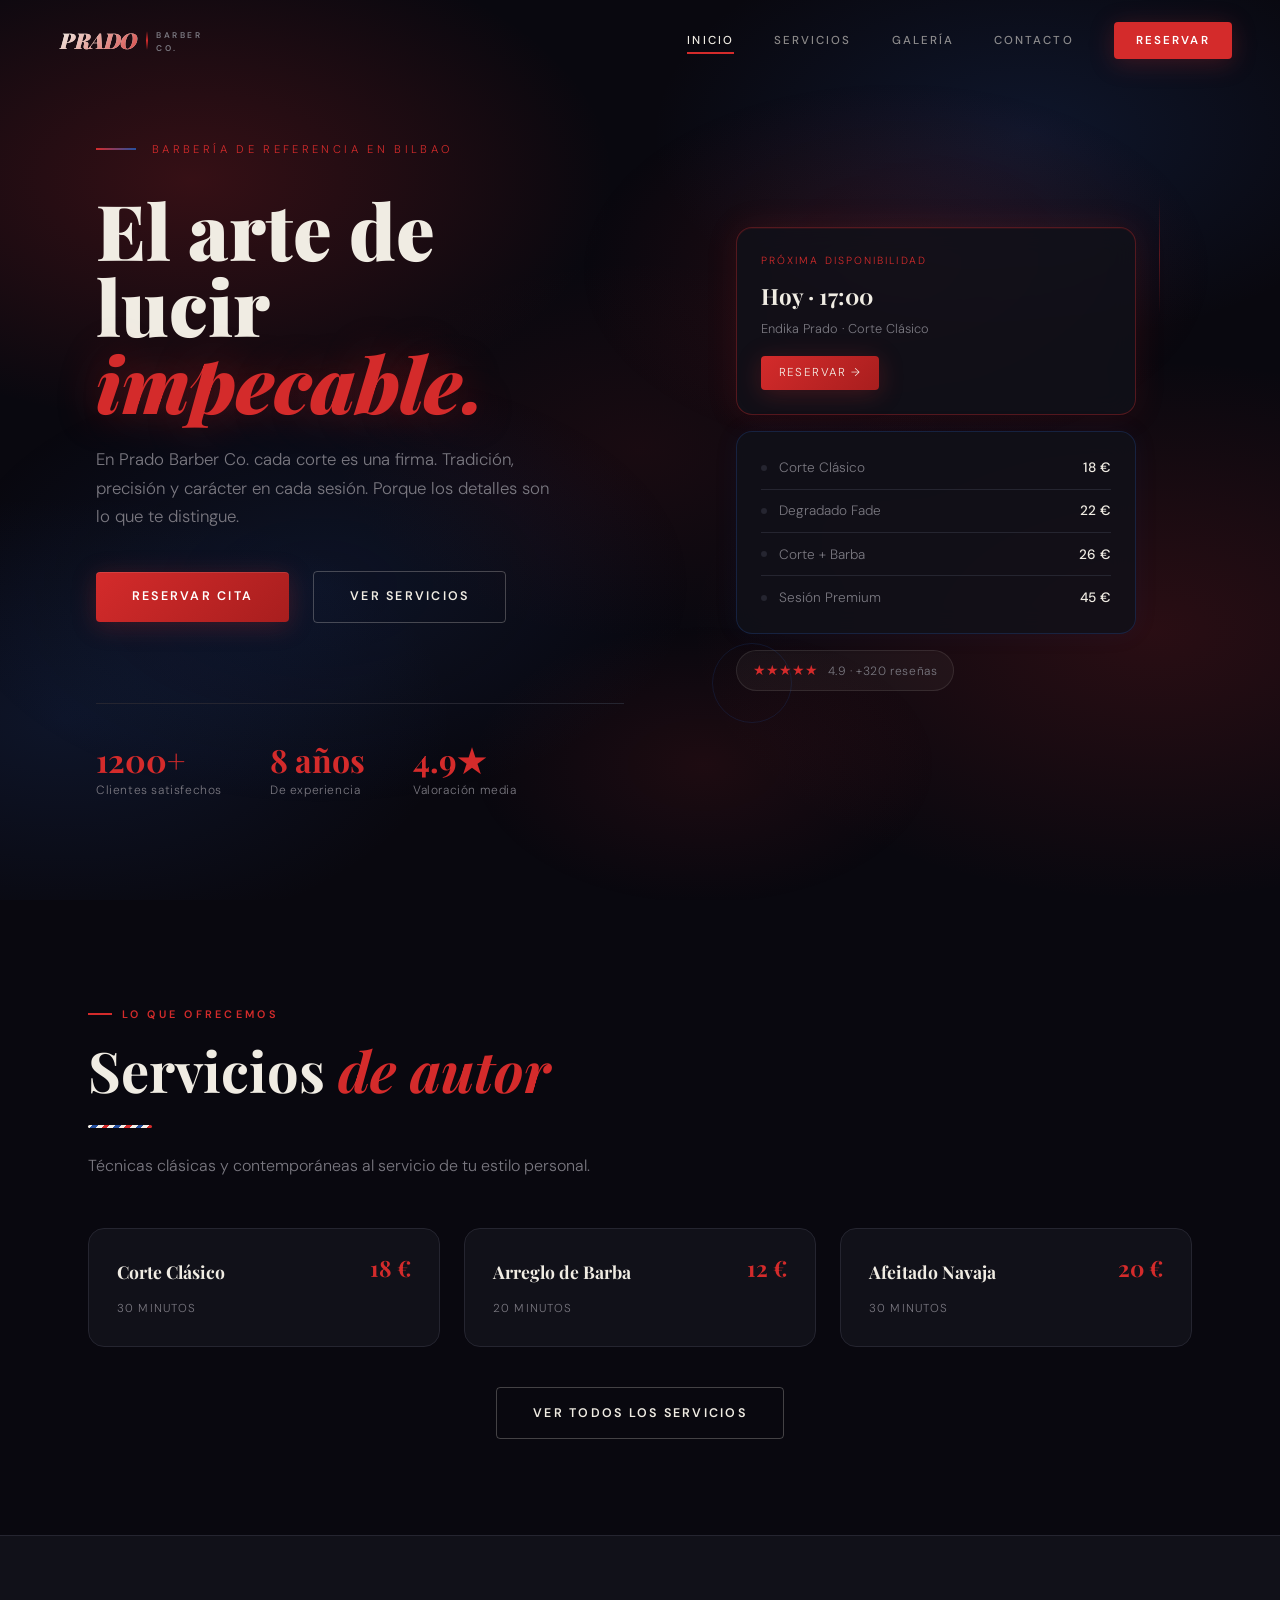
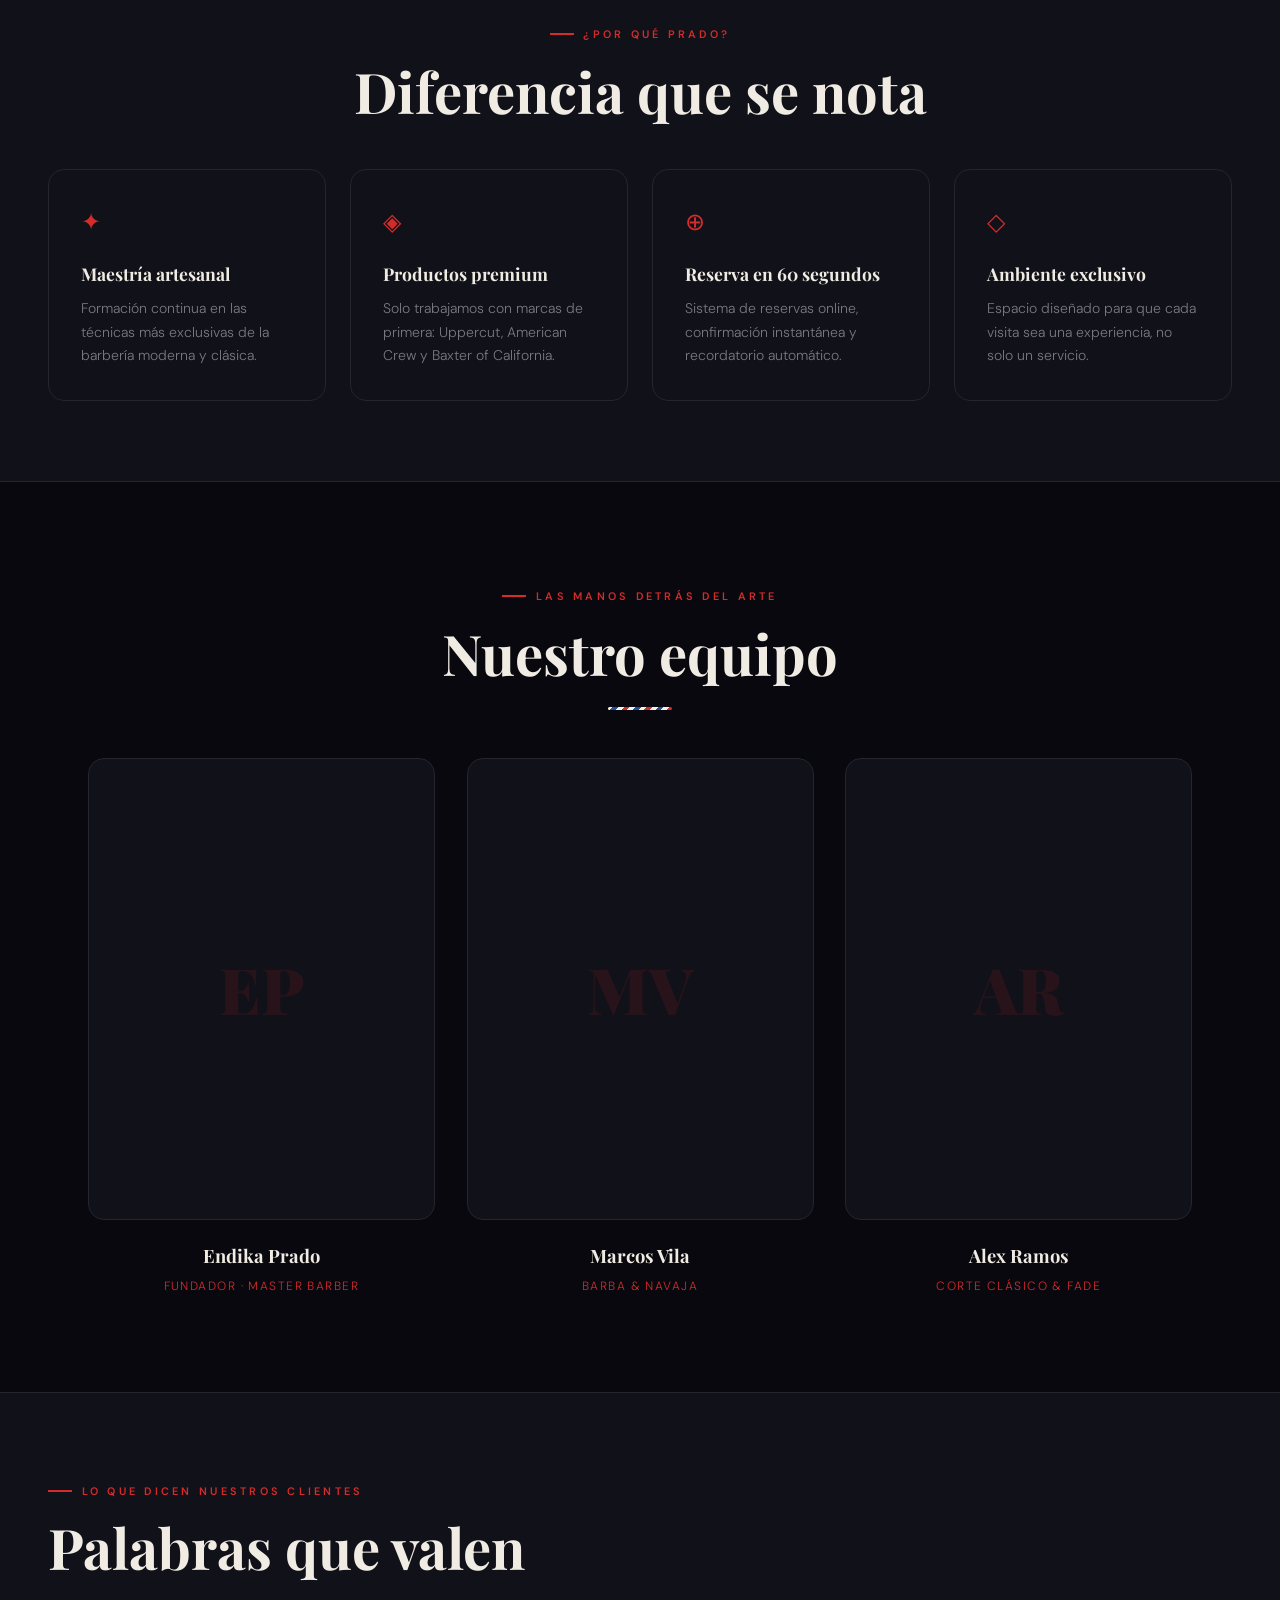
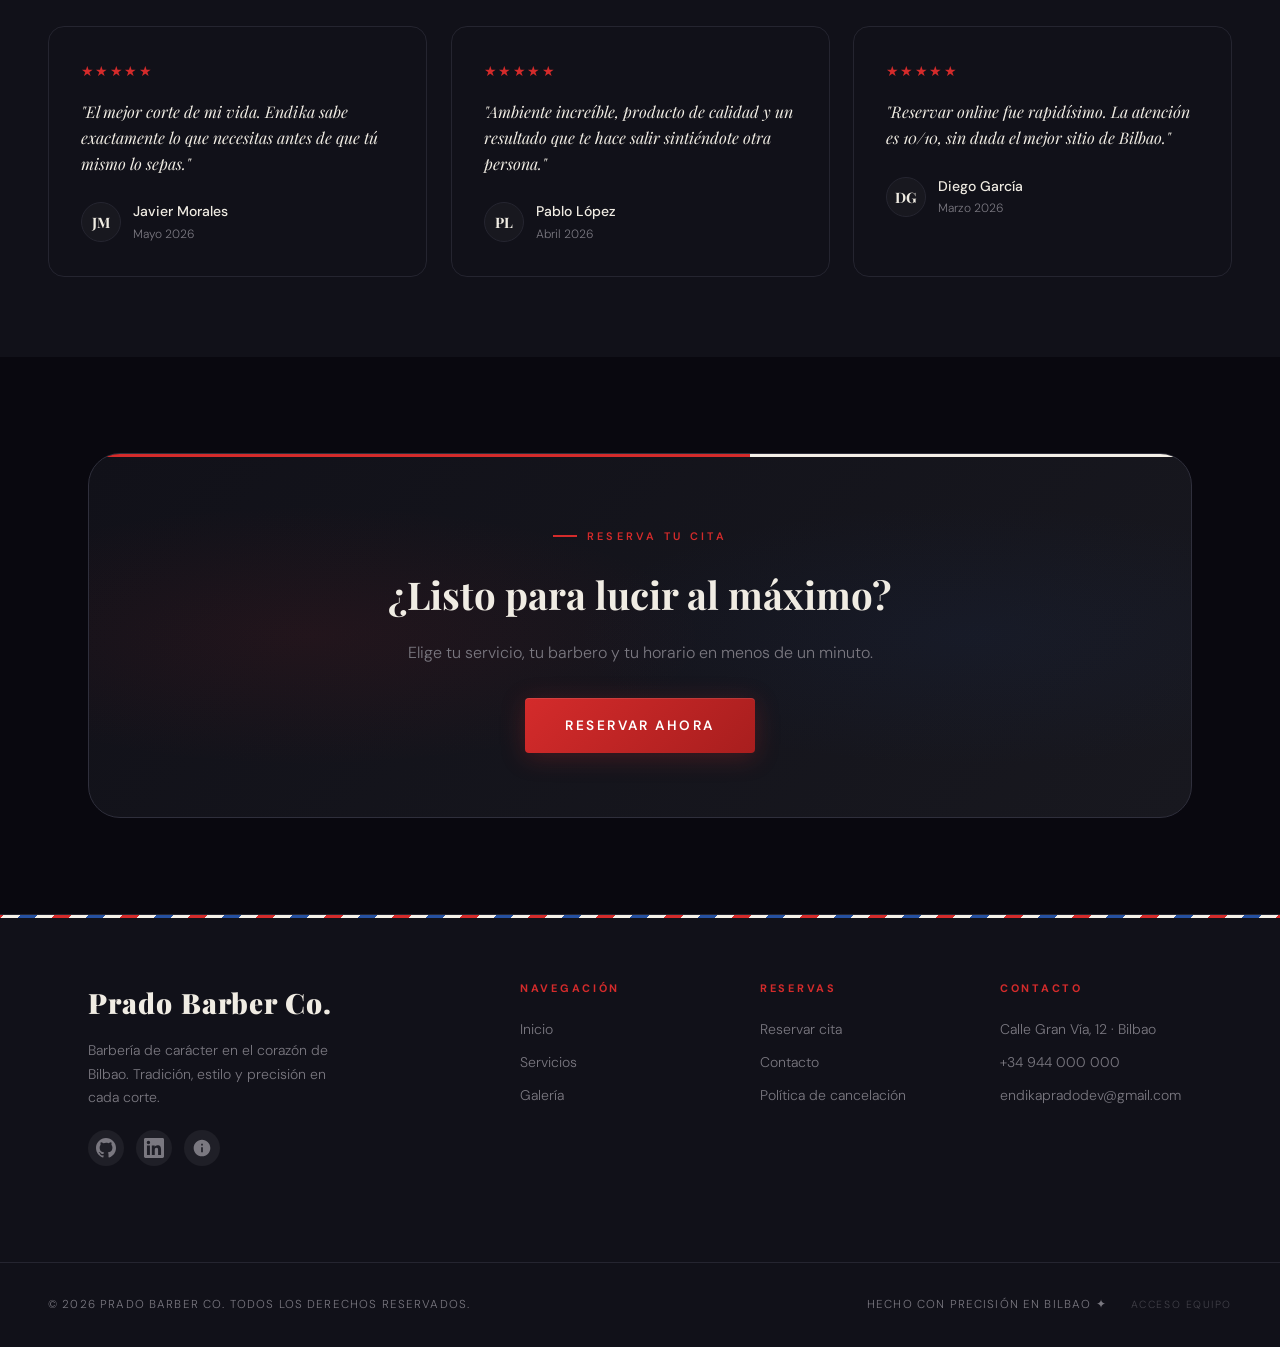
==== commit c5472615: "Versión 2.0.7" ====
--- a/index.html
+++ b/index.html
@@ -340,6 +340,17 @@
                     <div class="brand">Prado Barber Co.</div>
                     <p>Barbería de carácter en el corazón de Bilbao. Tradición,
                         estilo y precisión en cada corte.</p>
+                    <div class="footer-social">
+                        <a href="https://github.com/endikaprad/" target="_blank" rel="noopener" aria-label="GitHub">
+                            <svg xmlns="http://www.w3.org/2000/svg" width="20" height="20" viewBox="0 0 24 24" fill="currentColor"><path d="M12 0C5.37 0 0 5.37 0 12c0 5.3 3.44 9.8 8.21 11.39.6.11.82-.26.82-.58v-2.03c-3.34.73-4.04-1.61-4.04-1.61-.55-1.39-1.34-1.76-1.34-1.76-1.09-.75.08-.73.08-.73 1.21.08 1.85 1.24 1.85 1.24 1.07 1.84 2.81 1.31 3.5 1 .11-.78.42-1.31.76-1.61-2.67-.3-5.47-1.33-5.47-5.93 0-1.31.47-2.38 1.24-3.22-.12-.3-.54-1.52.12-3.18 0 0 1.01-.32 3.3 1.23a11.5 11.5 0 0 1 3-.4c1.02.005 2.04.138 3 .4 2.28-1.55 3.29-1.23 3.29-1.23.66 1.66.24 2.88.12 3.18.77.84 1.24 1.91 1.24 3.22 0 4.61-2.81 5.63-5.48 5.92.43.37.81 1.1.81 2.22v3.29c0 .32.22.7.83.58C20.57 21.8 24 17.3 24 12c0-6.63-5.37-12-12-12z"/></svg>
+                        </a>
+                        <a href="https://www.linkedin.com/in/endika-prado-45a250410/" target="_blank" rel="noopener" aria-label="LinkedIn">
+                            <svg xmlns="http://www.w3.org/2000/svg" width="20" height="20" viewBox="0 0 24 24" fill="currentColor"><path d="M20.45 20.45h-3.55v-5.57c0-1.33-.03-3.04-1.85-3.04-1.85 0-2.13 1.45-2.13 2.94v5.67H9.37V9h3.41v1.56h.05c.47-.9 1.63-1.85 3.36-1.85 3.59 0 4.26 2.37 4.26 5.45v6.29zM5.34 7.43a2.06 2.06 0 1 1 0-4.12 2.06 2.06 0 0 1 0 4.12zM7.12 20.45H3.56V9h3.56v11.45zM22.22 0H1.77C.79 0 0 .77 0 1.72v20.56C0 23.23.79 24 1.77 24h20.45C23.21 24 24 23.23 24 22.28V1.72C24 .77 23.21 0 22.22 0z"/></svg>
+                        </a>
+                        <a href="https://www.infojobs.net/candidate/cv/view/index.xhtml?dgv=6932569634510145273" target="_blank" rel="noopener" aria-label="InfoJobs">
+                            <svg xmlns="http://www.w3.org/2000/svg" width="20" height="20" viewBox="0 0 24 24" fill="currentColor"><path d="M12 2C6.48 2 2 6.48 2 12s4.48 10 10 10 10-4.48 10-10S17.52 2 12 2zm1 15h-2v-6h2v6zm0-8h-2V7h2v2z"/></svg>
+                        </a>
+                    </div>
                 </div>
                 <div class="footer-col">
                     <h4>Navegación</h4>
@@ -358,7 +369,7 @@
                     <h4>Contacto</h4>
                     <a href="#">Calle Gran Vía, 12 · Bilbao</a>
                     <a href="tel:+34944000000">+34 944 000 000</a>
-                    <a href="mailto:hola@pradobarber.es">hola@pradobarber.es</a>
+                    <a href="mailto:endikapradodev@gmail.com">endikapradodev@gmail.com</a>
                 </div>
             </div>
             <div class="footer-bottom">
--- a/assets/css/layout.css
+++ b/assets/css/layout.css
@@ -312,6 +312,30 @@
     margin-top: 0.75rem;
     max-width: 260px;
     line-height: 1.7;
+}
+
+.footer-social {
+    display: flex;
+    gap: 0.75rem;
+    margin-top: 1.25rem;
+    align-items: center;
+}
+
+.footer-social a {
+    display: flex;
+    align-items: center;
+    justify-content: center;
+    width: 36px;
+    height: 36px;
+    border-radius: 50%;
+    background: rgba(255,255,255,0.06);
+    color: var(--color-muted);
+    transition: background 0.2s, color 0.2s;
+}
+
+.footer-social a:hover {
+    background: var(--color-accent);
+    color: #fff;
 }
 
 /* Mini pole in footer */
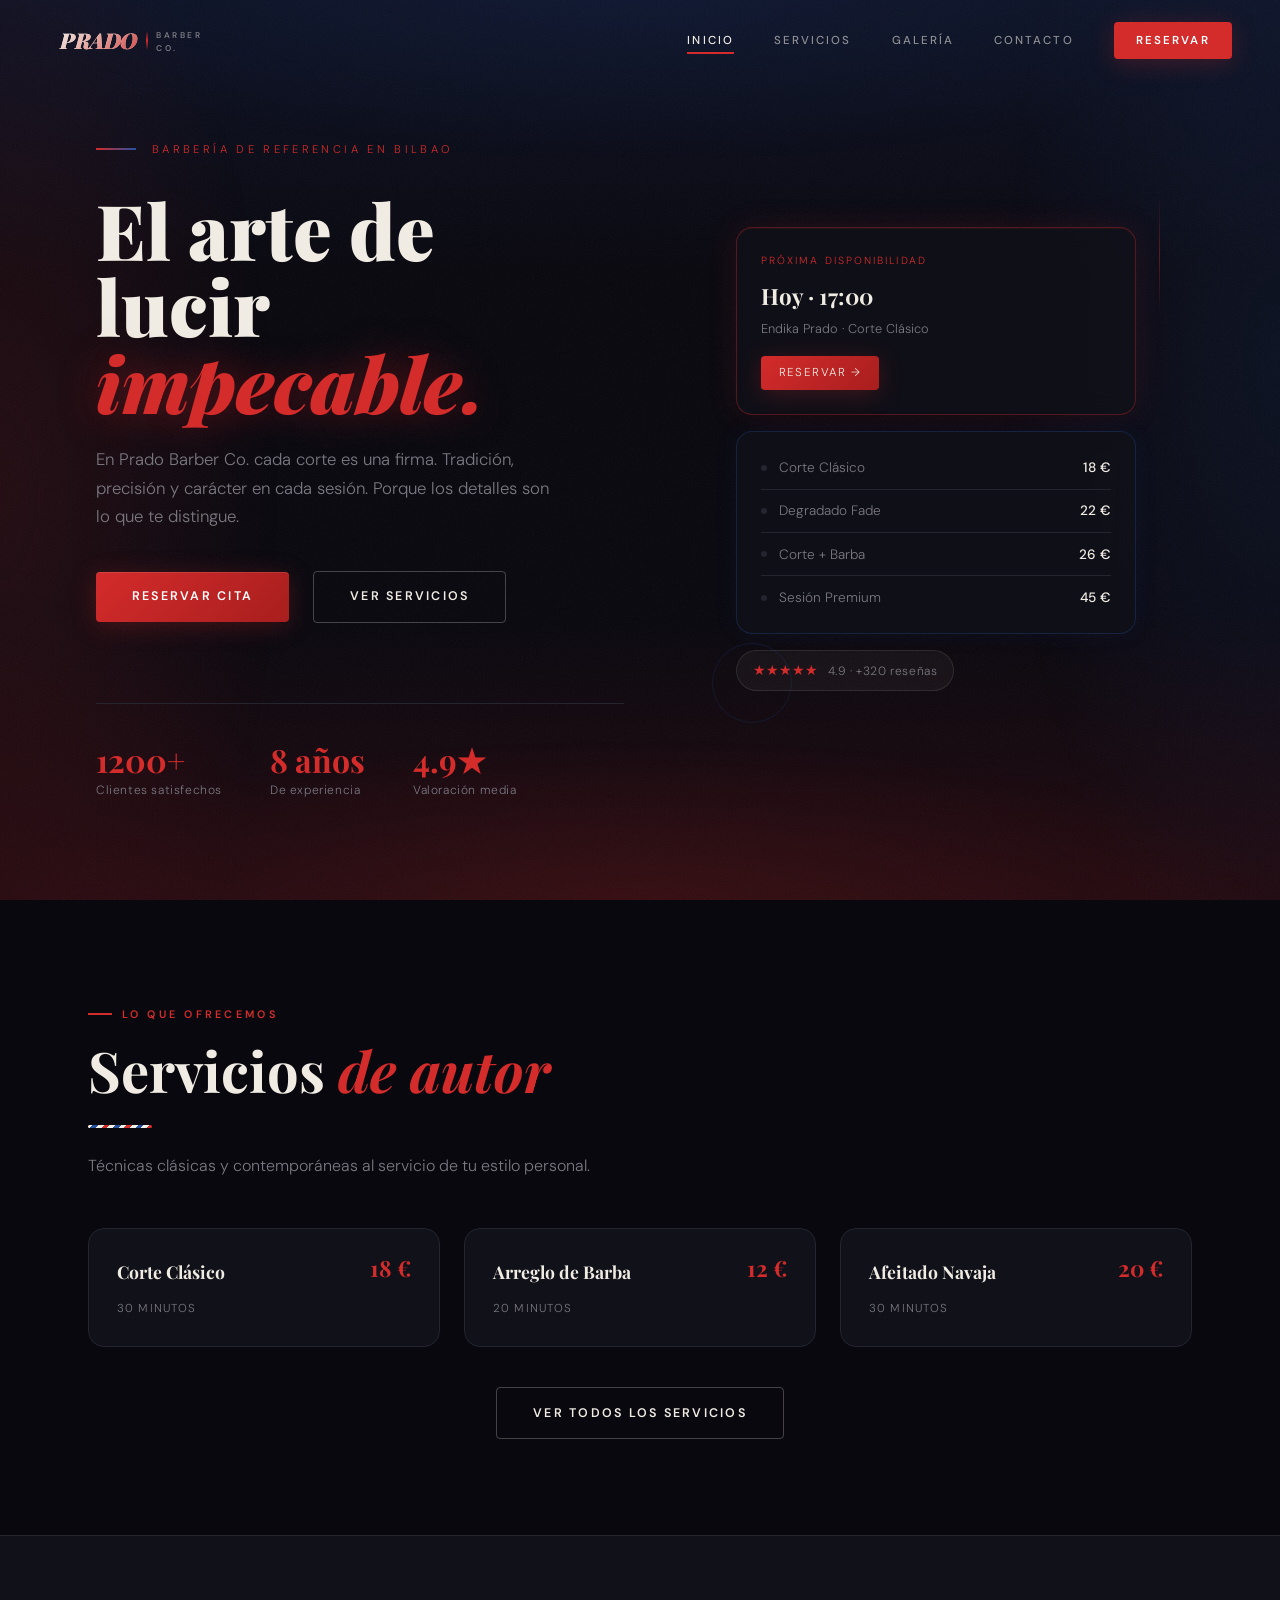
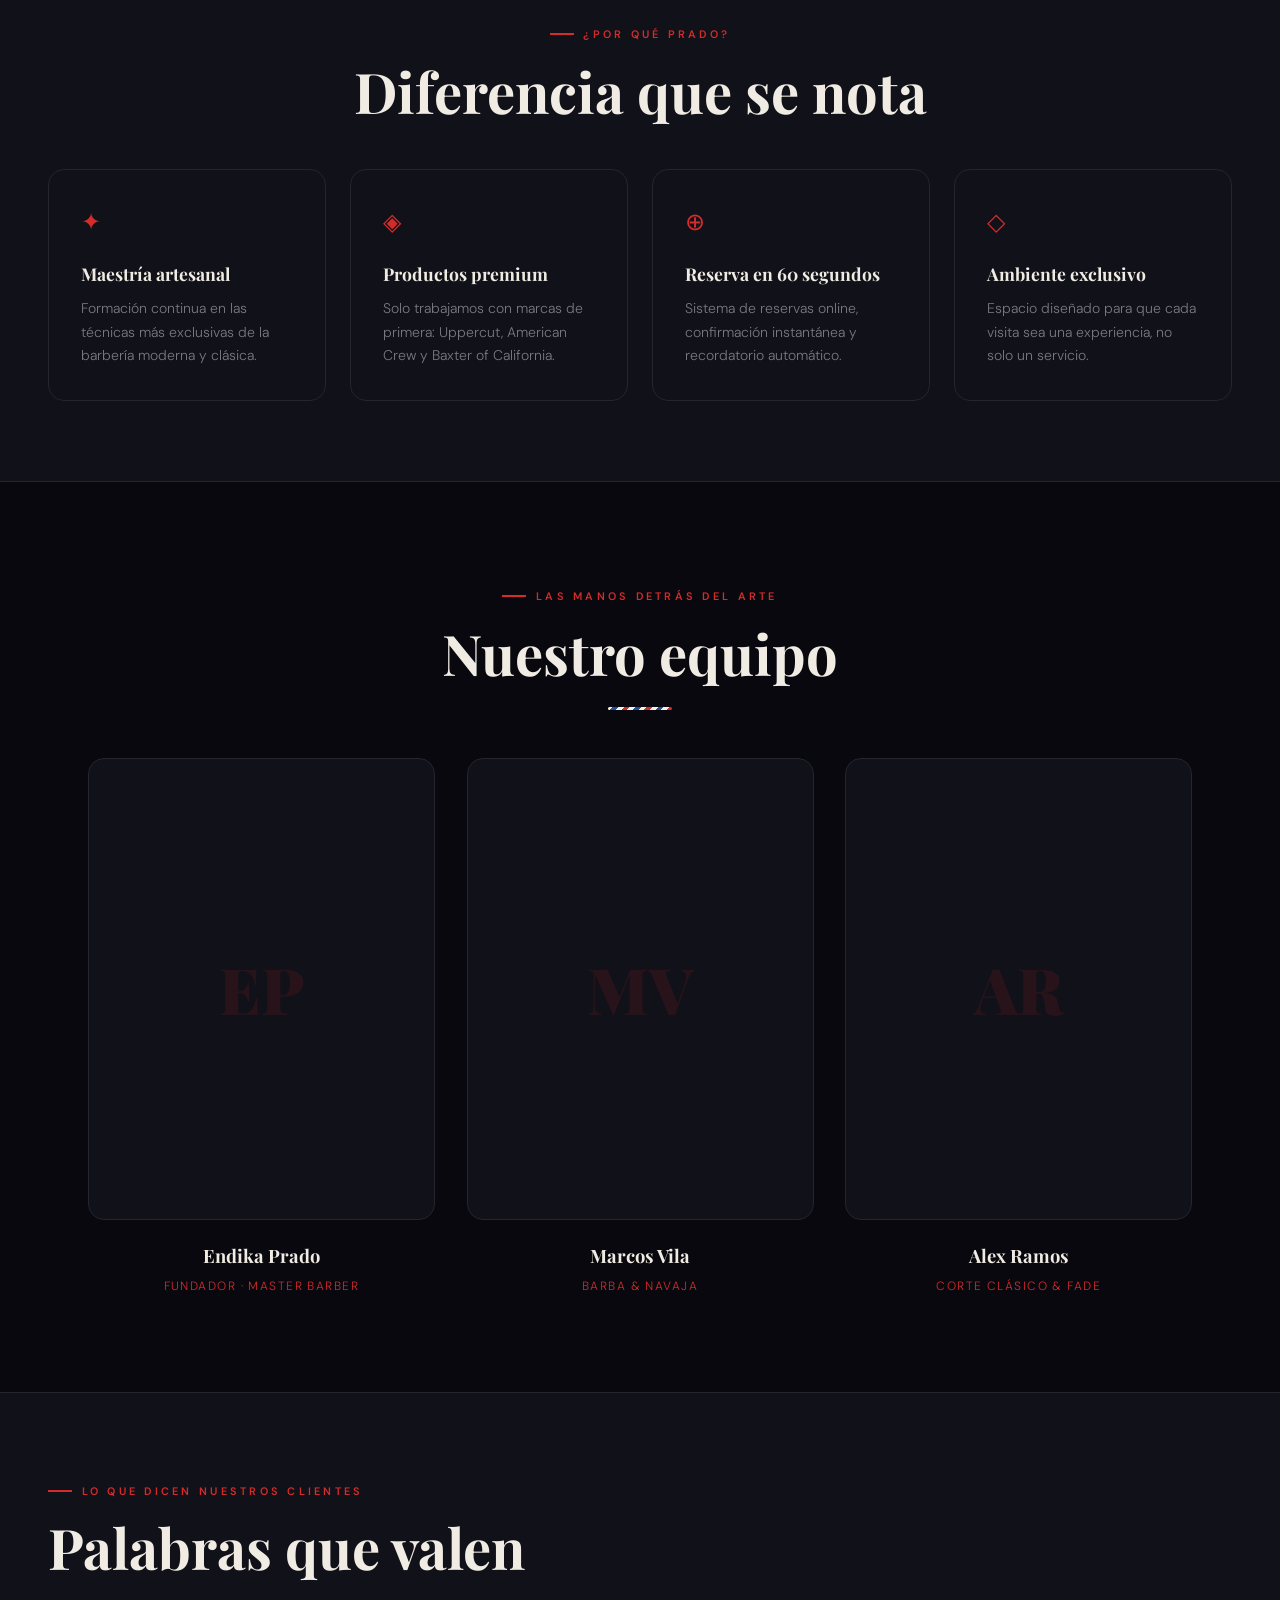
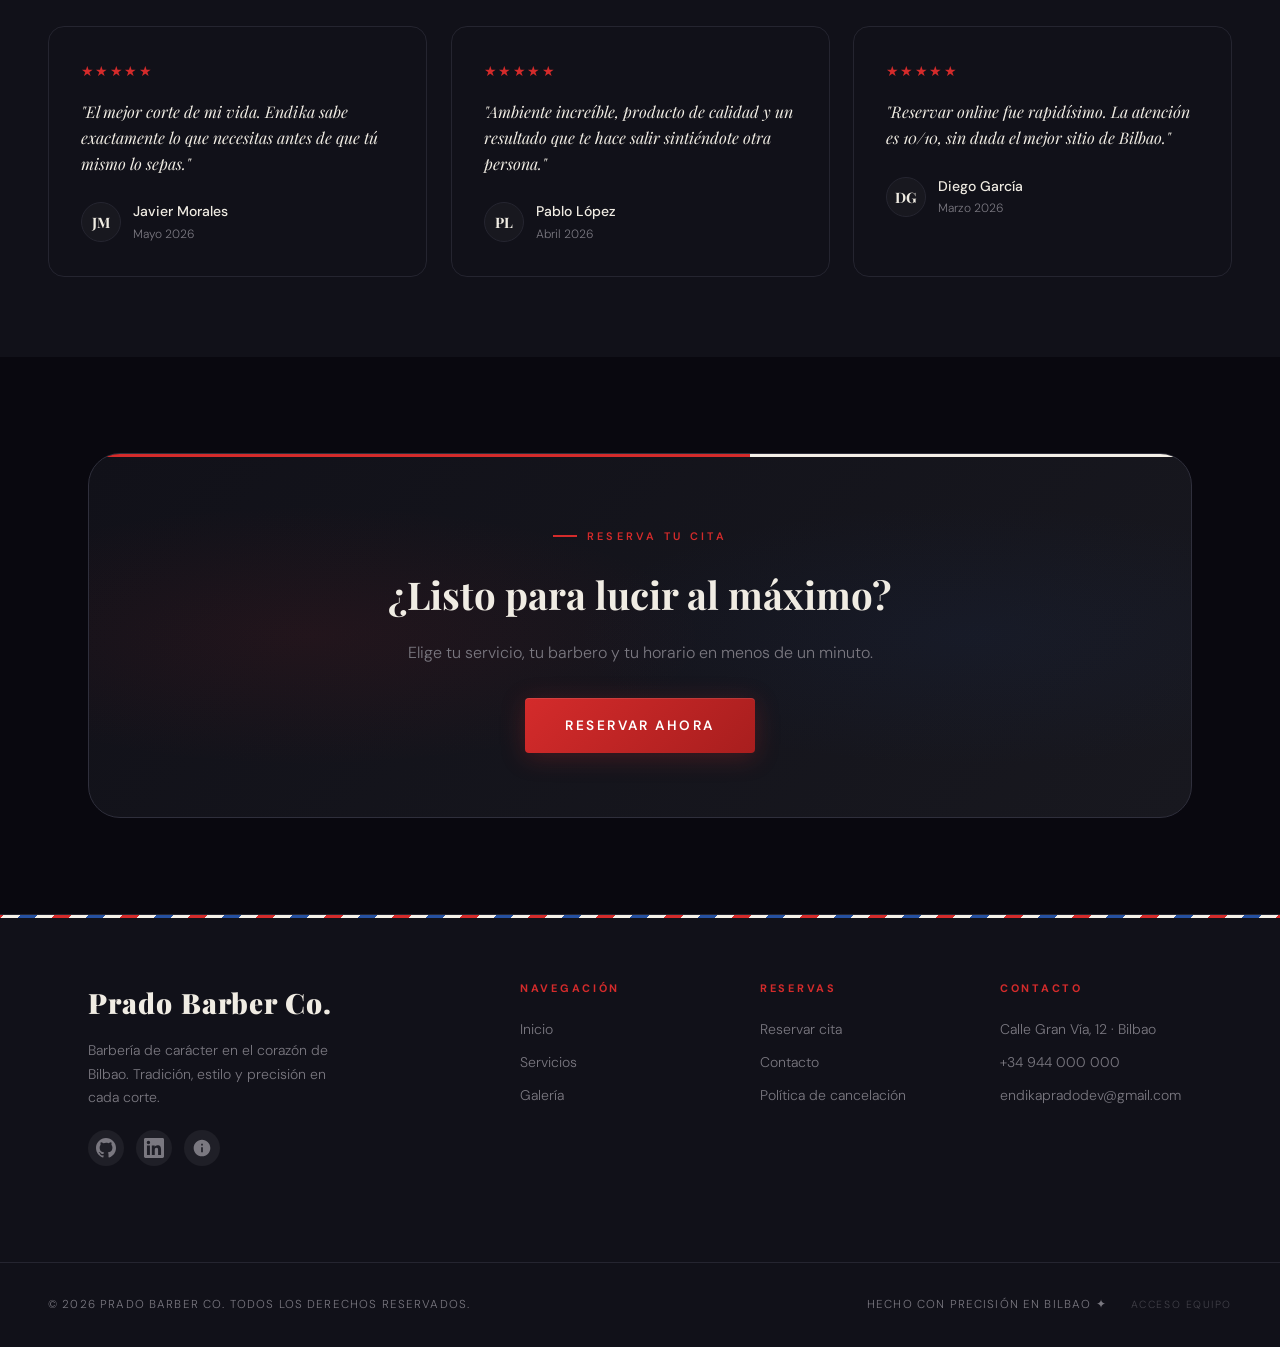
==== commit 67209b9e: "Versión 2.0.9" ====
--- a/index.html
+++ b/index.html
@@ -15,6 +15,9 @@
         <script src="assets/js/main.js?v=1" defer></script>
     </head>
     <body>
+
+        <!-- Background grain layer -->
+        <div class="bg-grain" aria-hidden="true"></div>
 
         <!-- NAVBAR -->
         <nav class="navbar">
--- a/assets/css/home.css
+++ b/assets/css/home.css
@@ -1,47 +1,60 @@
 /* reveal defined in layout.css */
 
-/* ===== ANIMATED AMBIENT BACKGROUND ===== */
-/* A living canvas: red and blue plasma blobs drifting behind all content */
+/* ===== EDITORIAL GRADIENT BACKGROUND ===== */
+
+body {
+    background-color: #09080f;
+}
+
+/* Layer 1 — Vertical brand gradient: blue crown → black core → red base */
 body::before {
     content: '';
     position: fixed;
     inset: 0;
     z-index: -3;
     background:
-        radial-gradient(ellipse 55% 45% at 15% 20%, rgba(212,43,43,0.22) 0%, transparent 60%),
-        radial-gradient(ellipse 50% 40% at 80% 15%, rgba(37,80,160,0.20) 0%, transparent 58%),
-        radial-gradient(ellipse 60% 50% at 90% 70%, rgba(212,43,43,0.16) 0%, transparent 60%),
-        radial-gradient(ellipse 55% 45% at 5%  80%, rgba(37,80,160,0.18) 0%, transparent 55%),
-        radial-gradient(ellipse 40% 35% at 50% 50%, rgba(212,43,43,0.08) 0%, transparent 60%),
+        linear-gradient(
+            180deg,
+            rgba(25,50,110,0.22)  0%,
+            rgba(9,8,15,1)        30%,
+            rgba(9,8,15,1)        68%,
+            rgba(100,15,15,0.26)  100%
+        ),
         #09080f;
-    animation: ambientDrift 18s ease-in-out infinite alternate;
     pointer-events: none;
 }
 
-/* Second layer: slow-moving blobs in opposite direction */
+/* Layer 2 — Side halos: red left edge, blue right edge */
 body::after {
     content: '';
     position: fixed;
     inset: 0;
     z-index: -2;
     background:
-        radial-gradient(ellipse 45% 38% at 70% 30%, rgba(212,43,43,0.14) 0%, transparent 55%),
-        radial-gradient(ellipse 50% 42% at 25% 65%, rgba(37,80,160,0.16) 0%, transparent 58%),
-        radial-gradient(ellipse 35% 30% at 55% 85%, rgba(212,43,43,0.10) 0%, transparent 52%);
-    animation: ambientDriftB 22s ease-in-out infinite alternate-reverse;
+        radial-gradient(ellipse 22% 70% at 0%   55%, rgba(212,43,43,0.13)  0%, transparent 100%),
+        radial-gradient(ellipse 22% 70% at 100% 40%, rgba(37,80,160,0.13)  0%, transparent 100%),
+        radial-gradient(ellipse 50% 18% at 50%  0%,  rgba(37,80,160,0.10)  0%, transparent 100%),
+        radial-gradient(ellipse 50% 18% at 50%  100%,rgba(212,43,43,0.12)  0%, transparent 100%);
+    animation: haloBreath 30s cubic-bezier(0.37,0,0.63,1) infinite alternate;
     pointer-events: none;
 }
 
-@keyframes ambientDrift {
-    0%   { opacity:0.7; transform:scale(1)   translate(0,0); }
-    33%  { opacity:0.9; transform:scale(1.06) translate(2%,  1%); }
-    66%  { opacity:0.8; transform:scale(1.03) translate(-1%, 2%); }
-    100% { opacity:1;   transform:scale(1.08) translate(1%, -1%); }
-}
-@keyframes ambientDriftB {
-    0%   { opacity:0.6; transform:scale(1)    translate(0,0); }
-    50%  { opacity:0.85; transform:scale(1.05) translate(-2%, -1%); }
-    100% { opacity:0.7; transform:scale(1.1)  translate(1%,  2%); }
+@keyframes haloBreath {
+    0%   { opacity: 0.80; }
+    50%  { opacity: 1;    }
+    100% { opacity: 0.85; }
+}
+
+/* Layer 3 — Film grain */
+body > .bg-grain {
+    position: fixed;
+    inset: 0;
+    z-index: -1;
+    opacity: 0.045;
+    pointer-events: none;
+    background-image: url("data:image/svg+xml,%3Csvg xmlns='http://www.w3.org/2000/svg' width='256' height='256'%3E%3Cfilter id='g'%3E%3CfeTurbulence type='fractalNoise' baseFrequency='0.75' numOctaves='4' stitchTiles='stitch'/%3E%3CfeColorMatrix type='saturate' values='0'/%3E%3C/filter%3E%3Crect width='100%25' height='100%25' filter='url(%23g)'/%3E%3C/svg%3E");
+    background-repeat: repeat;
+    background-size: 256px 256px;
 }
 
 /* Fine grid overlay */
